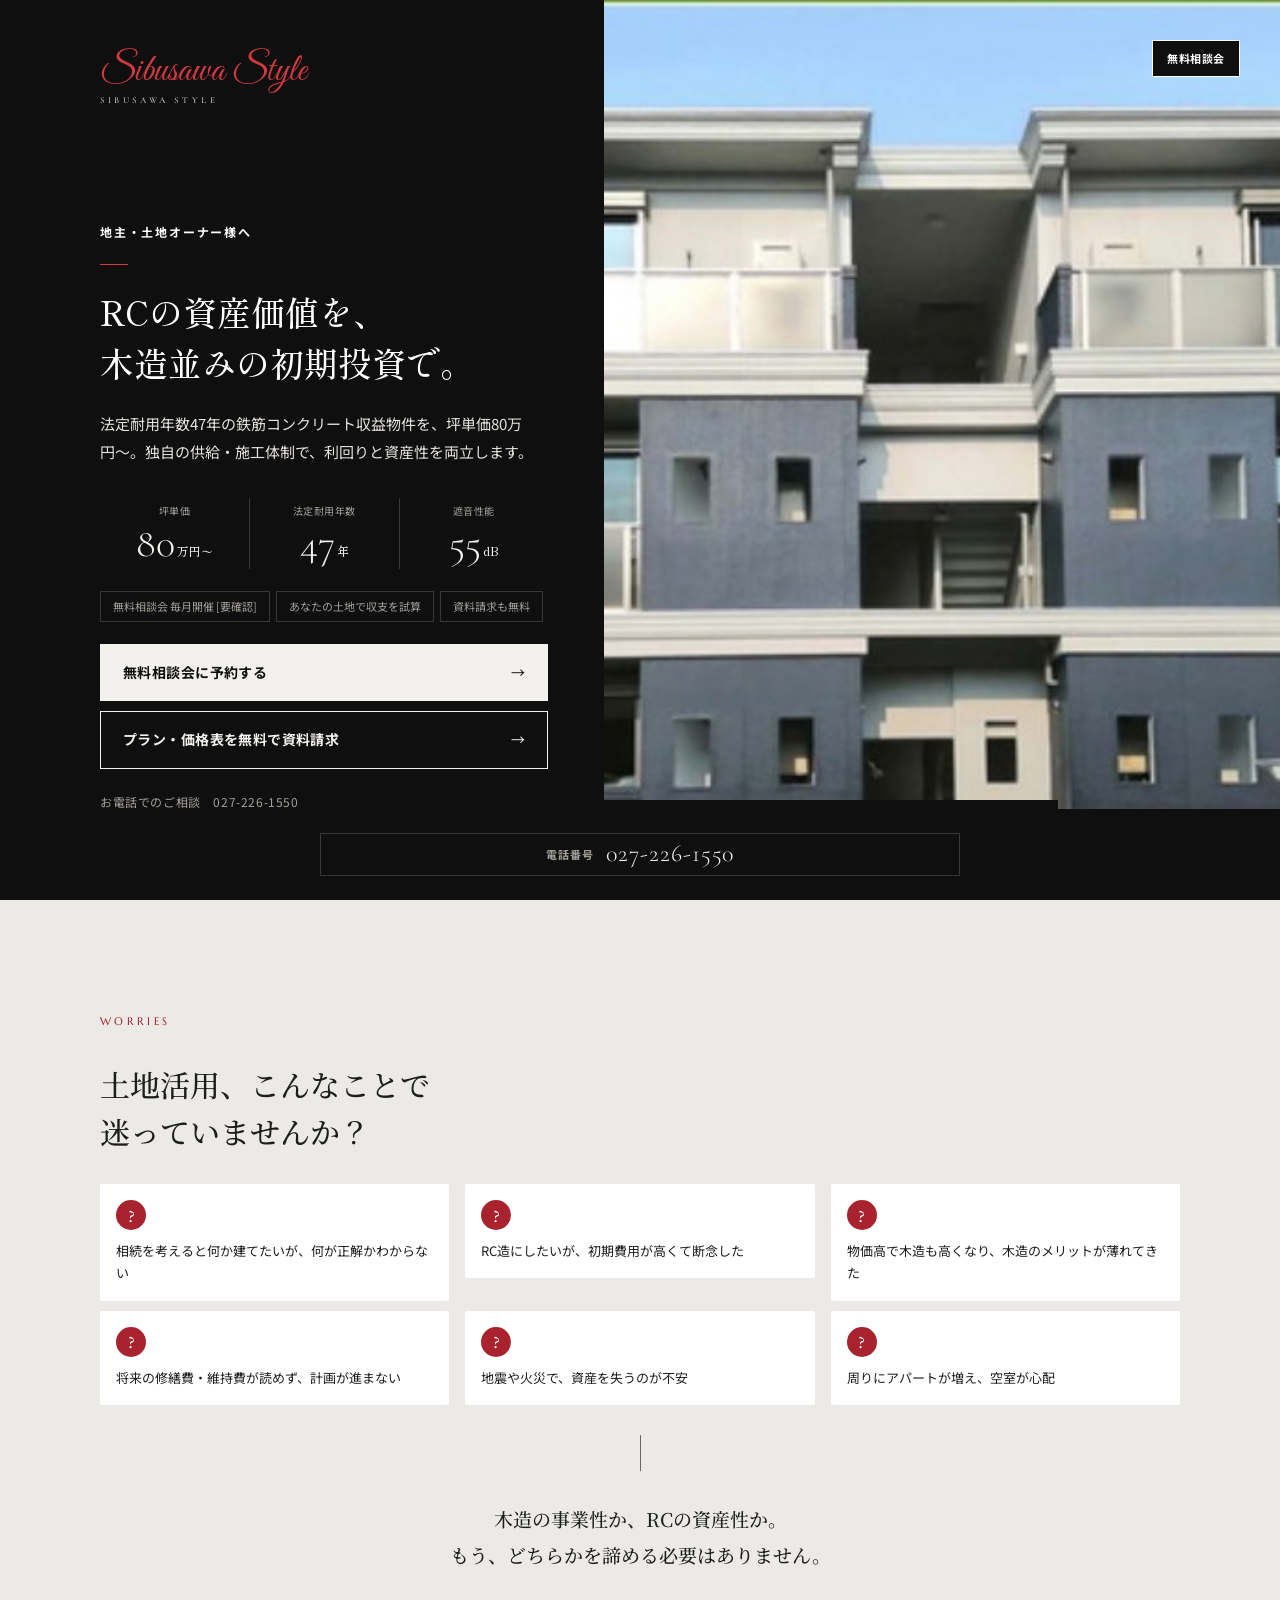
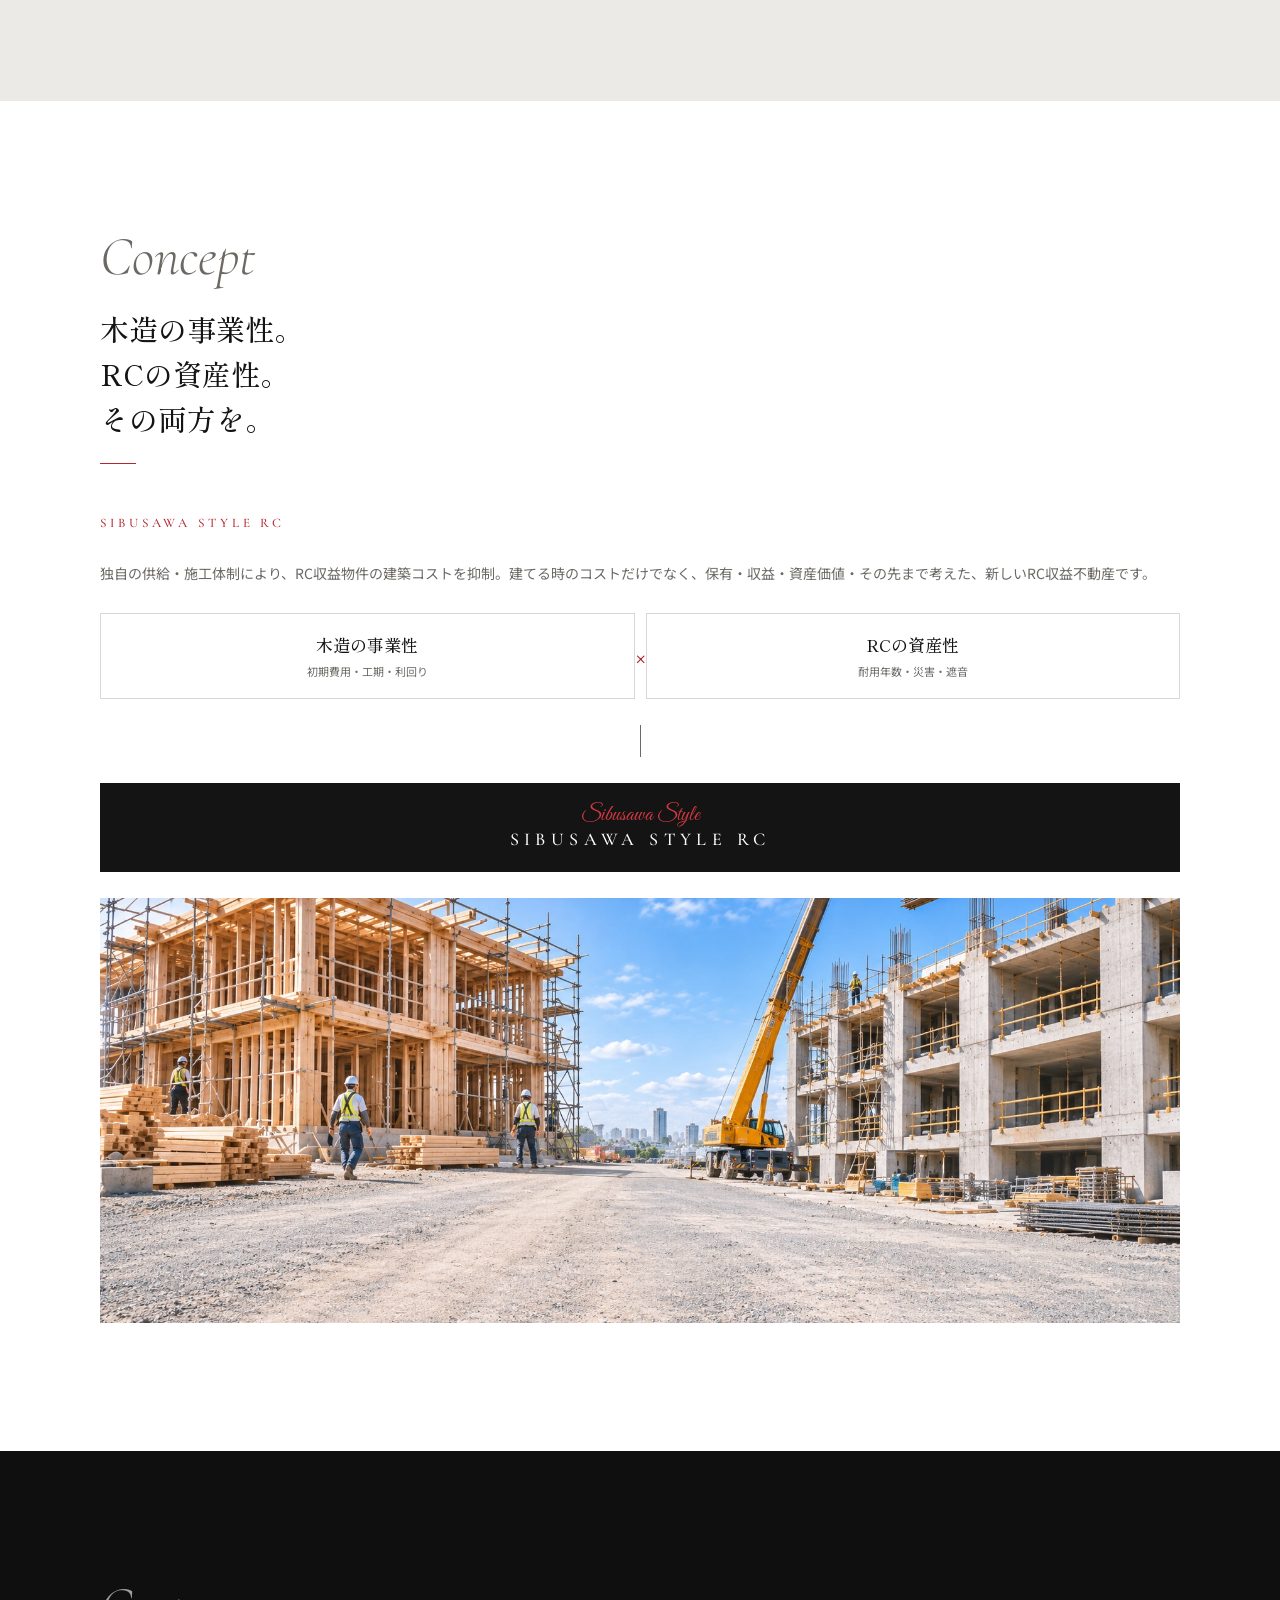
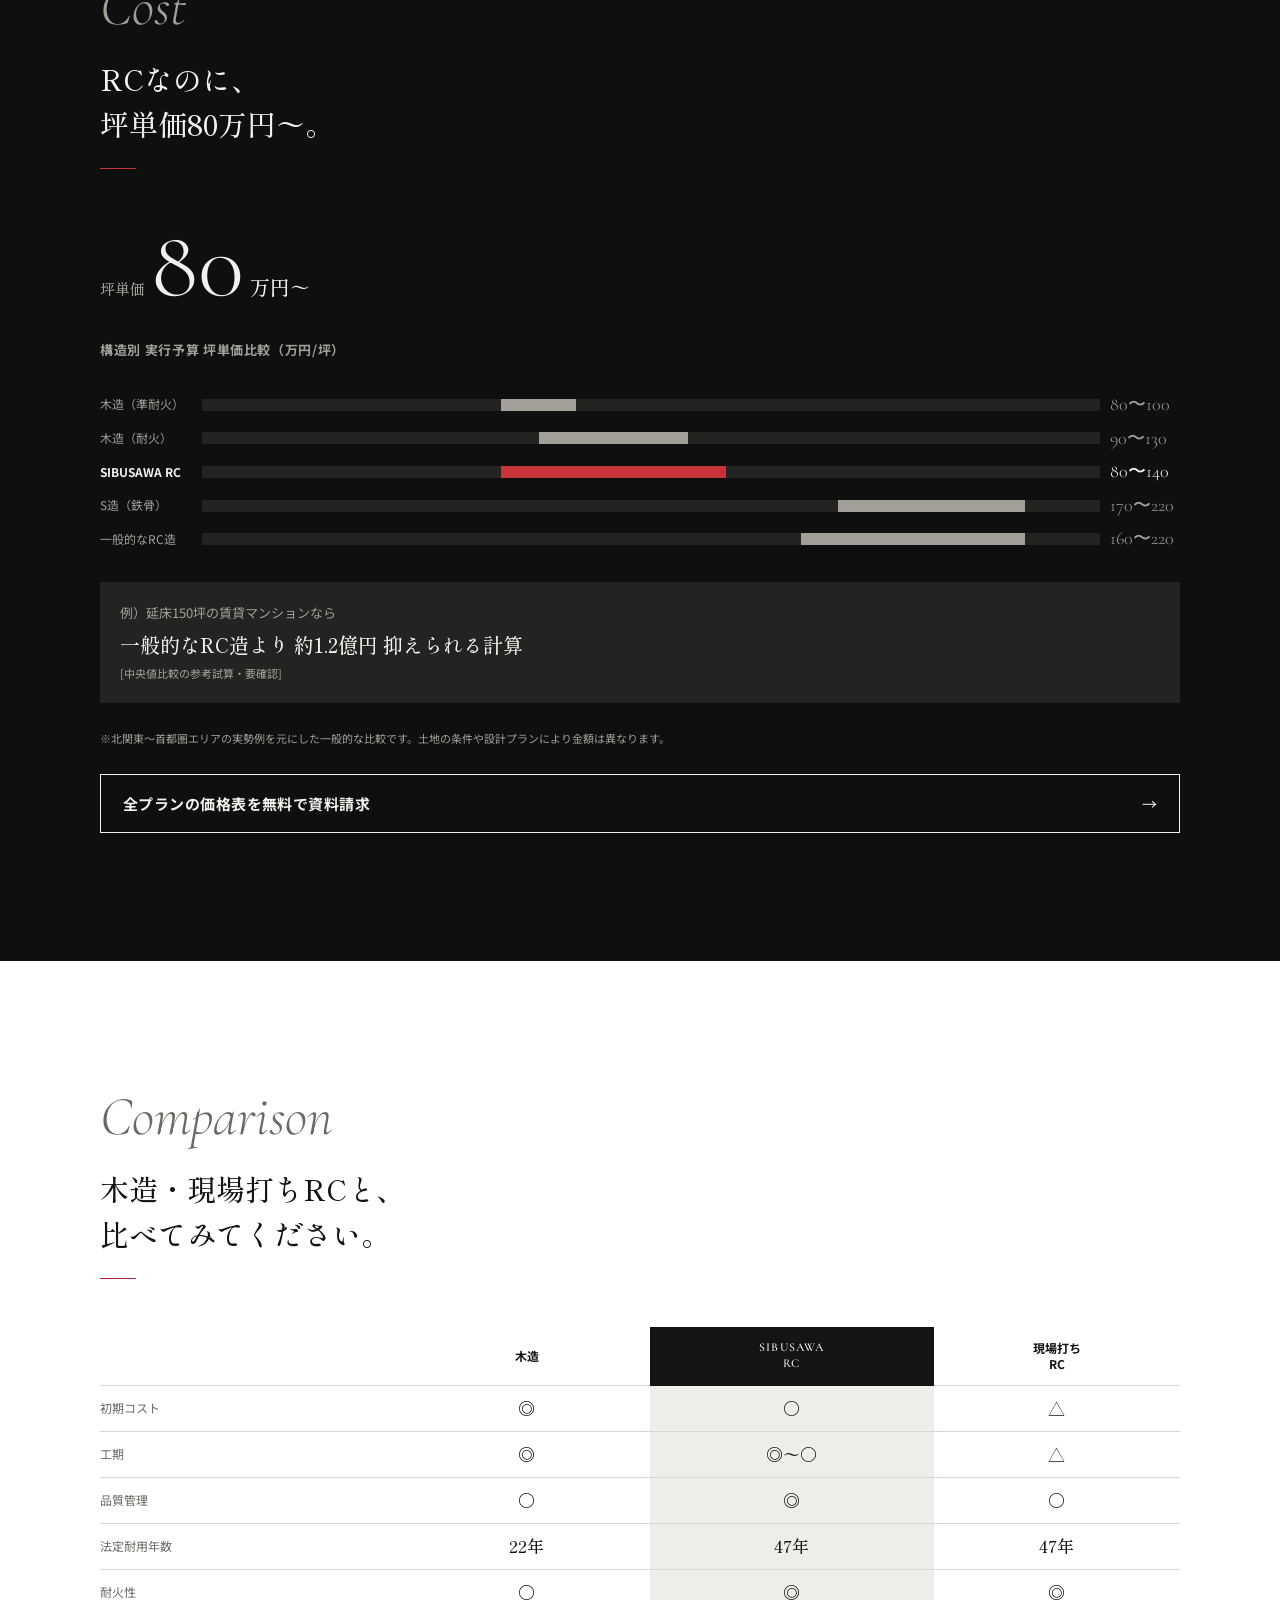
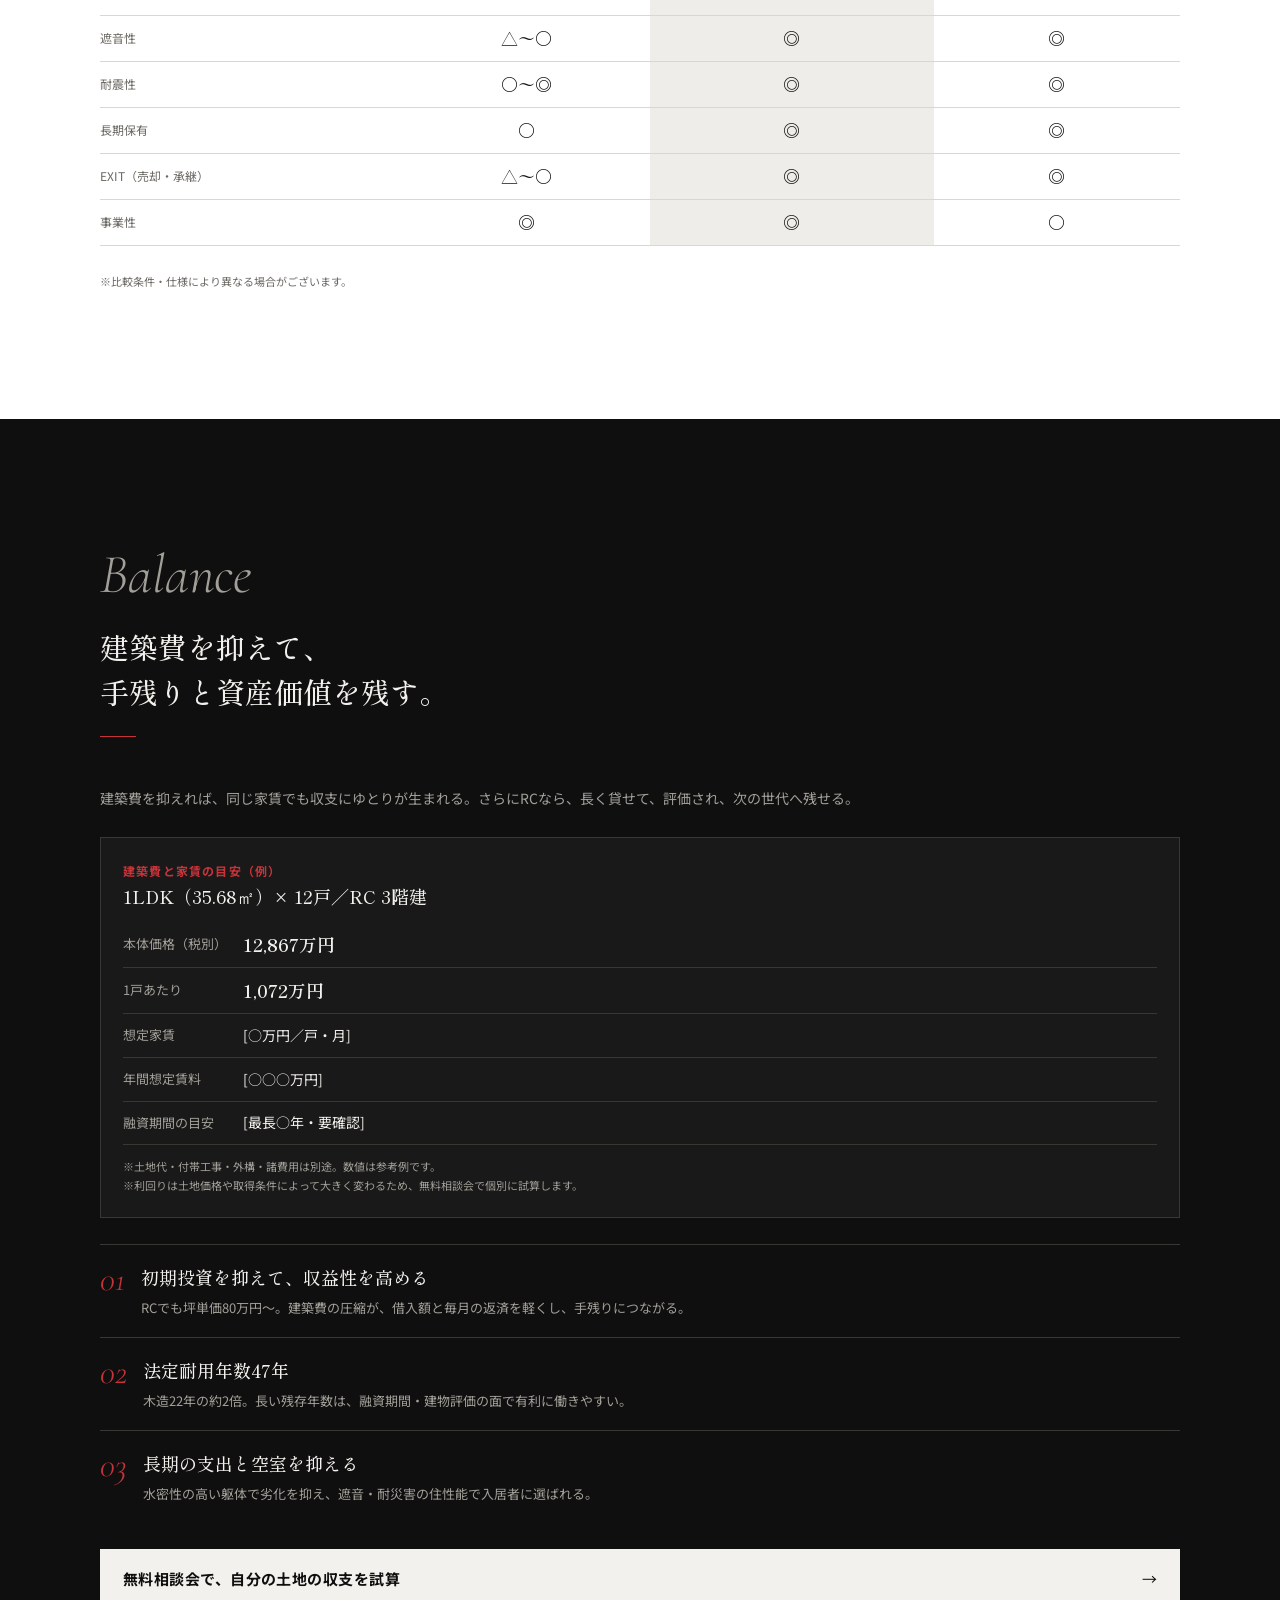
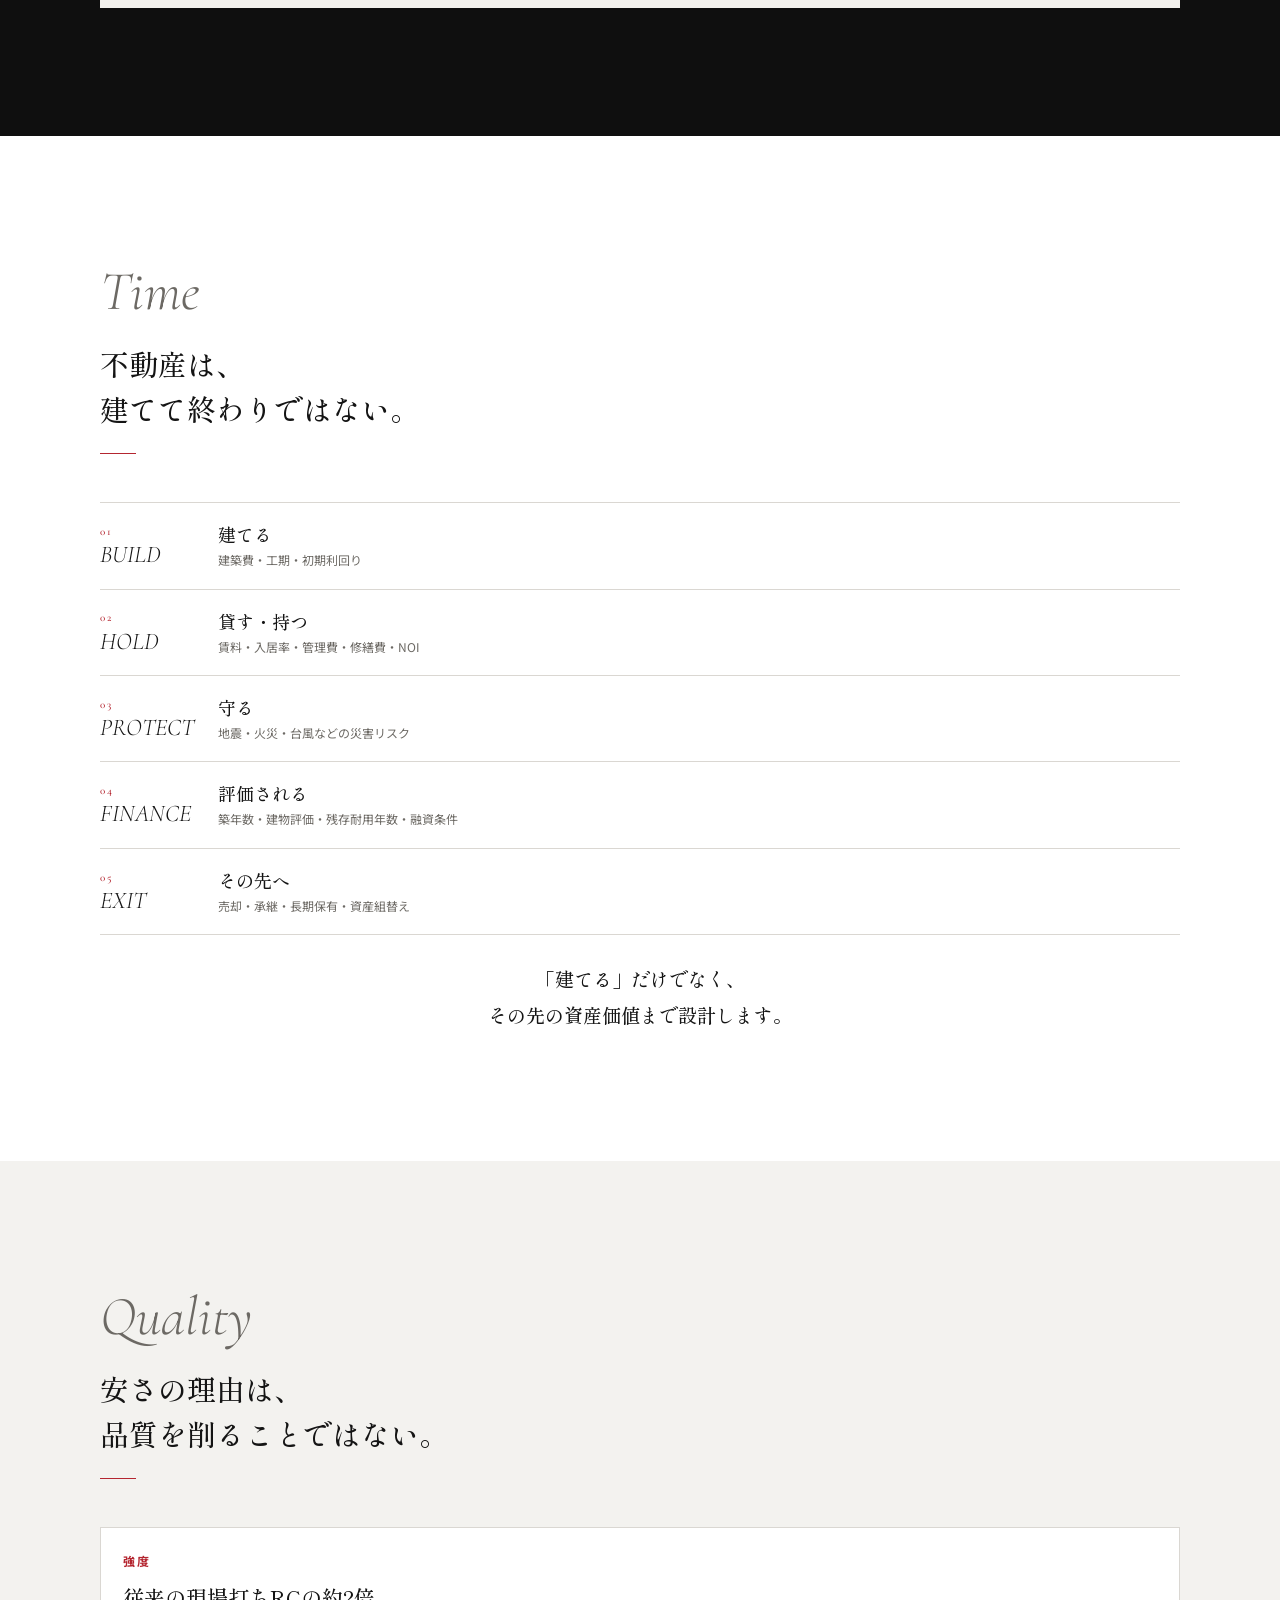
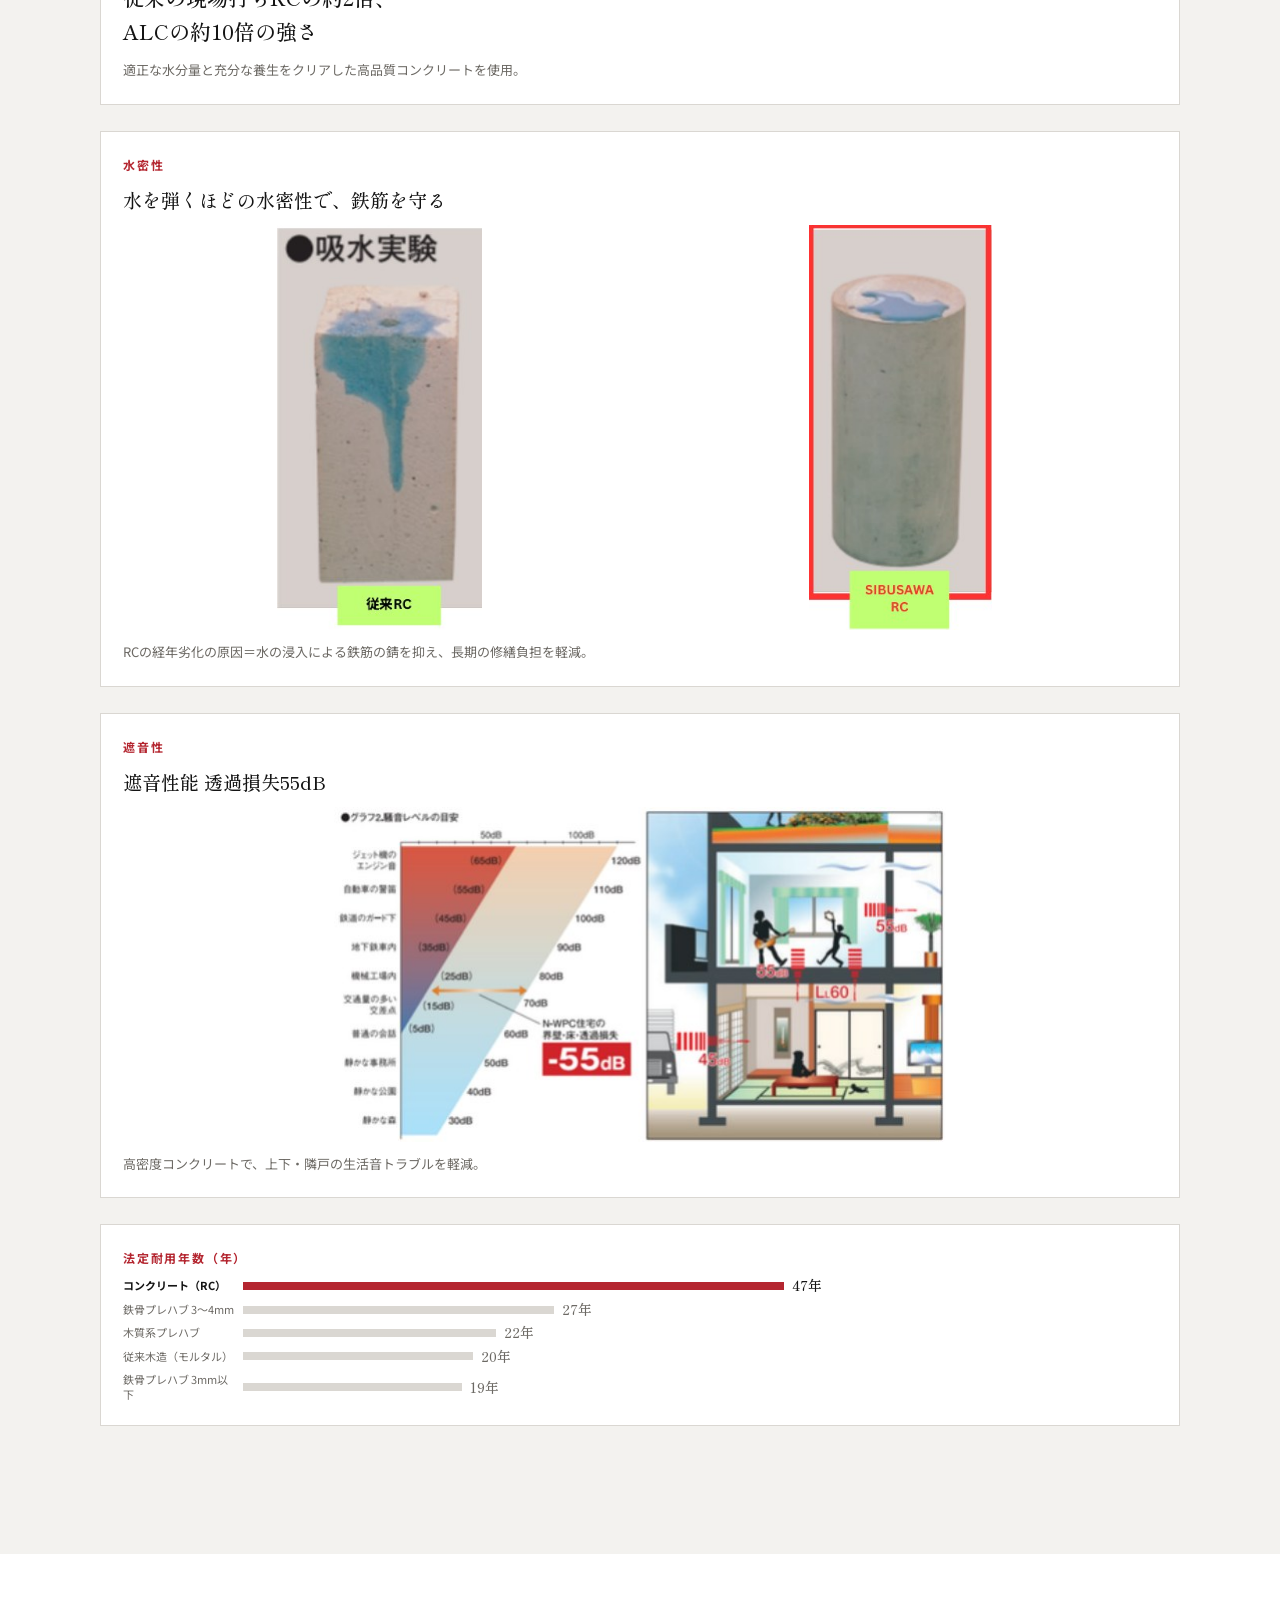
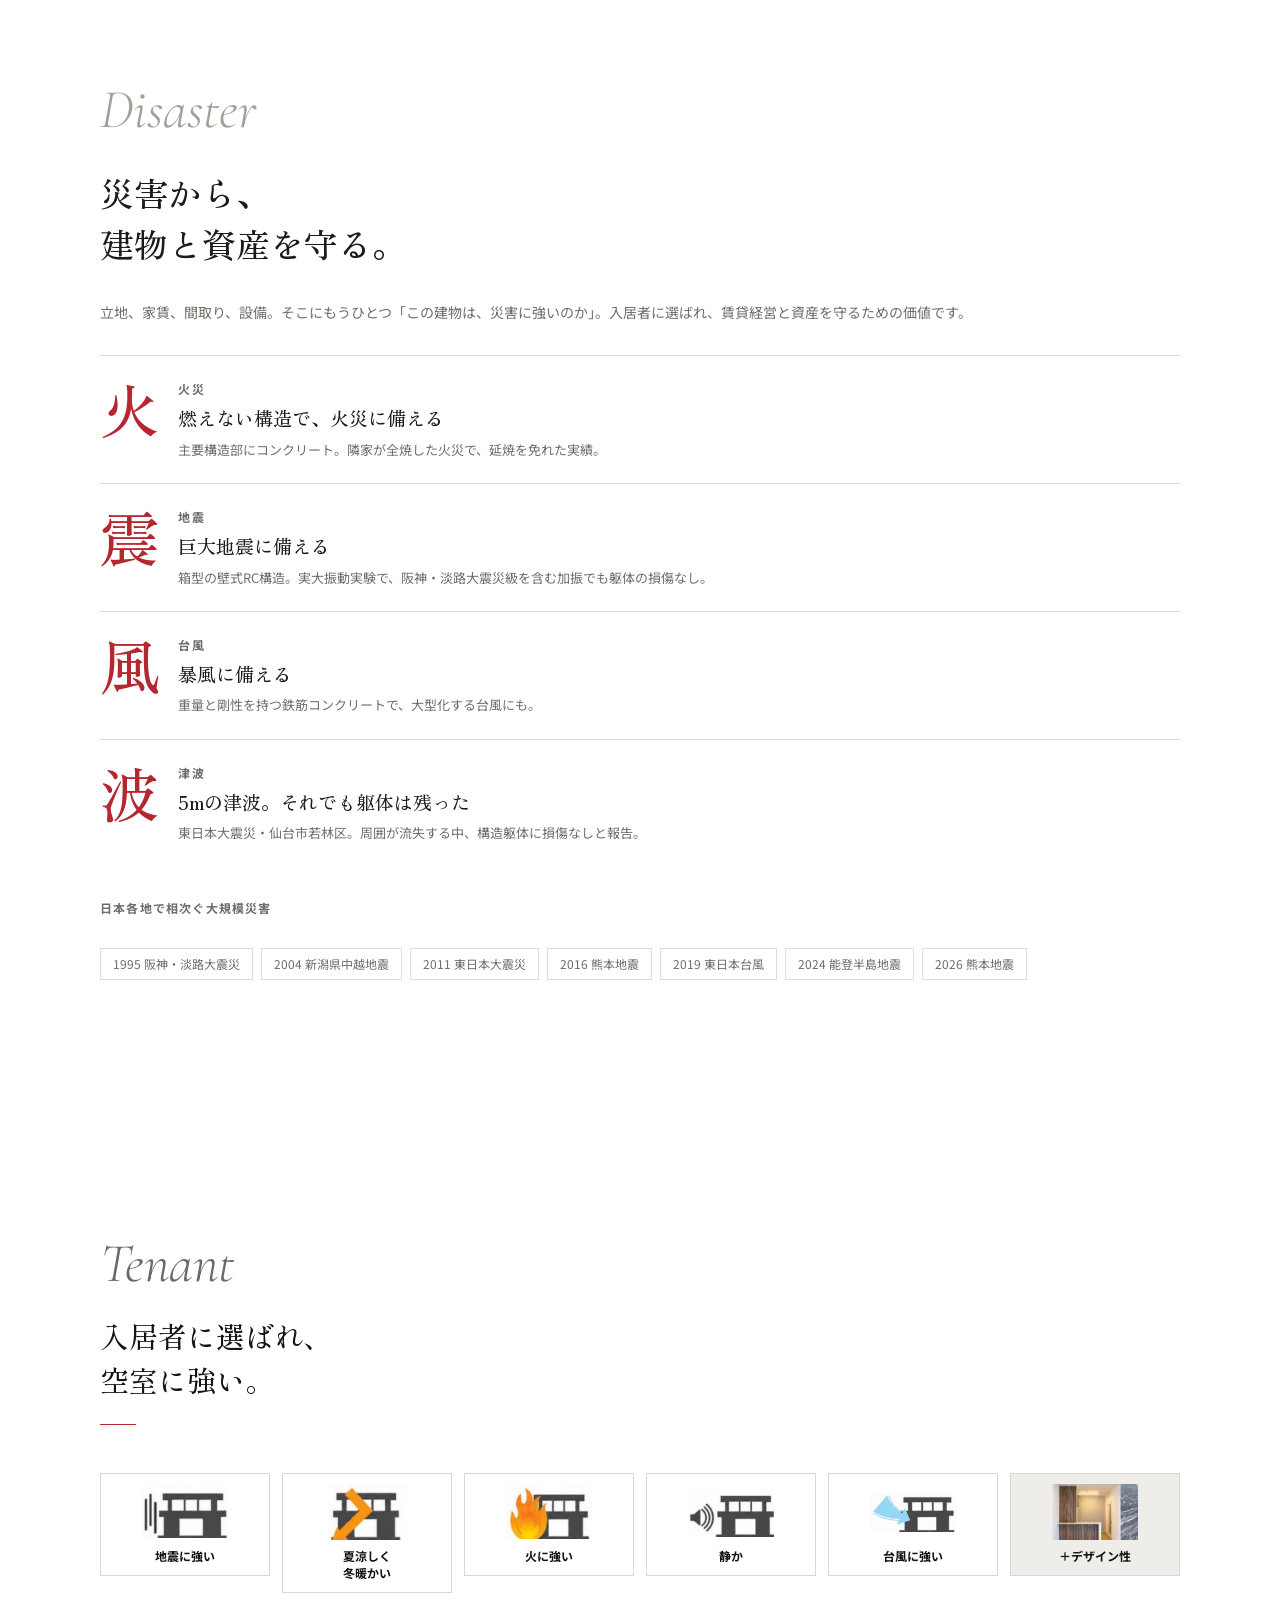
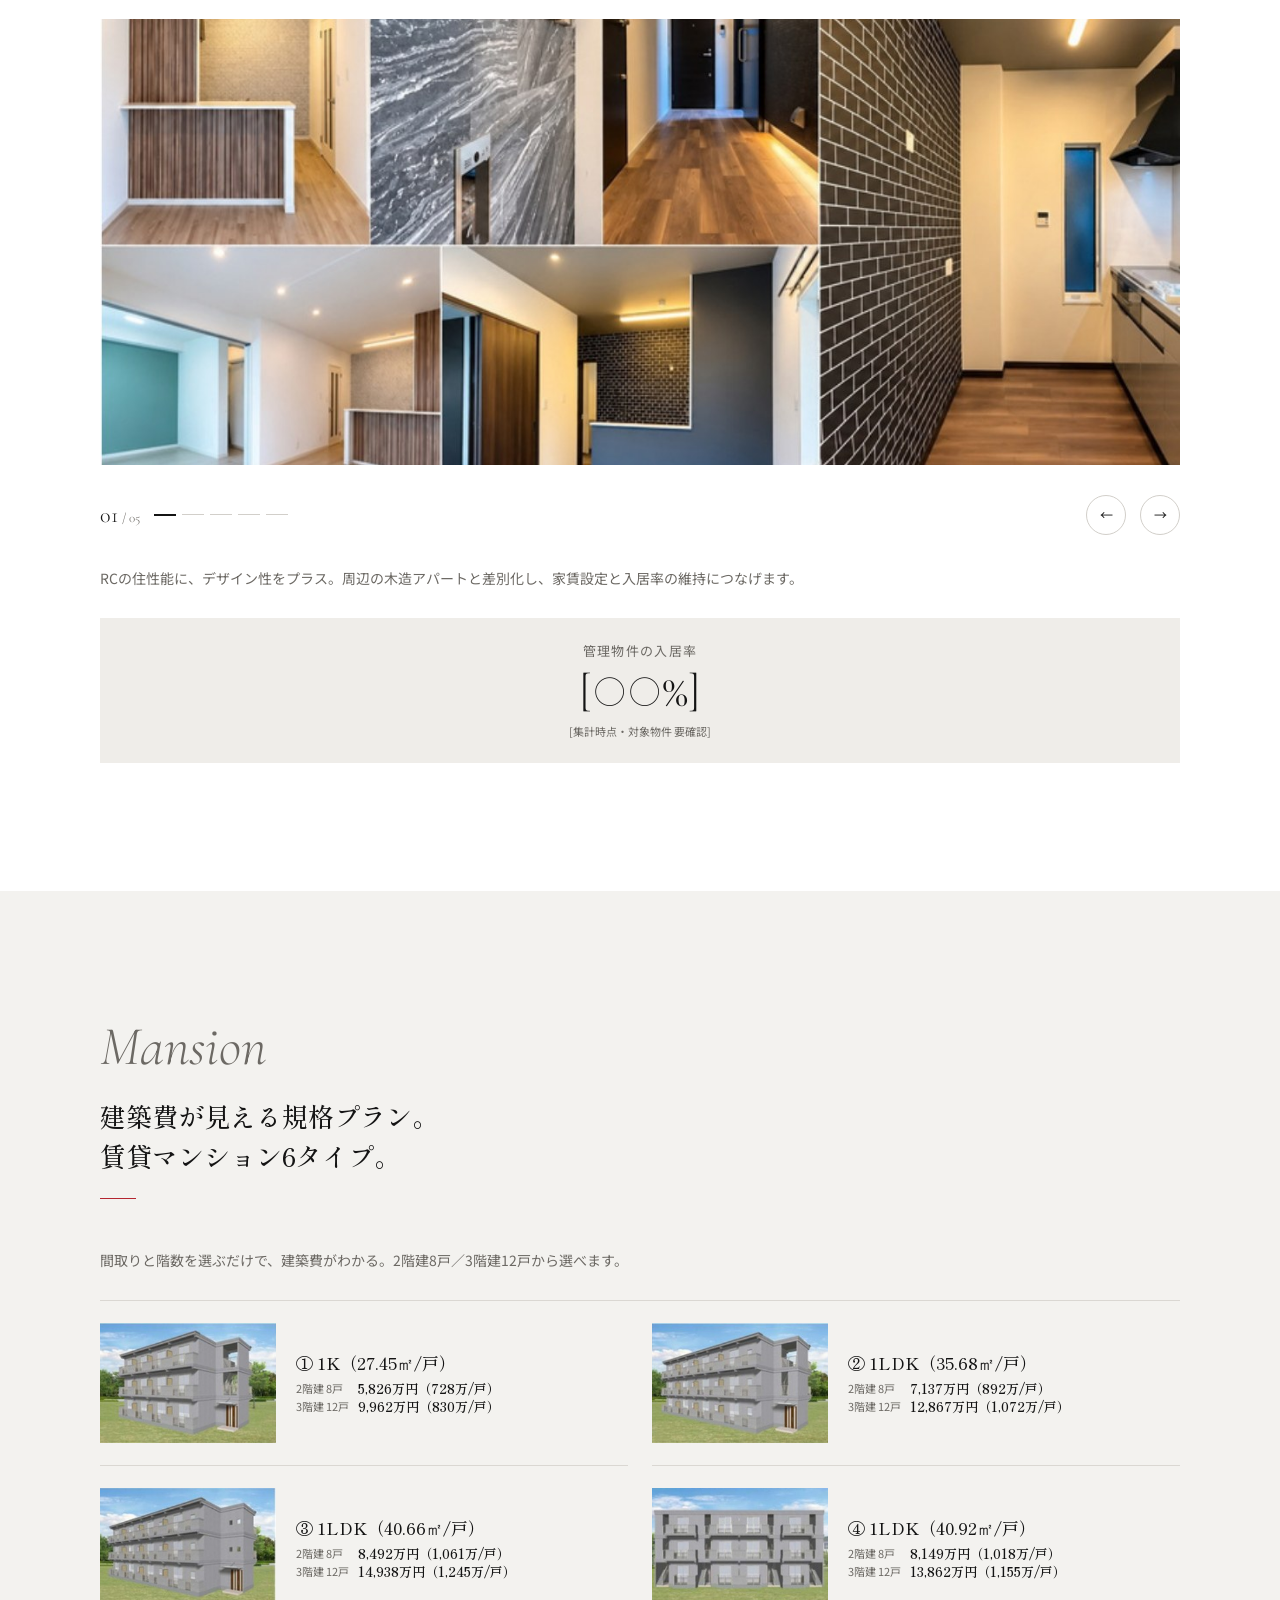
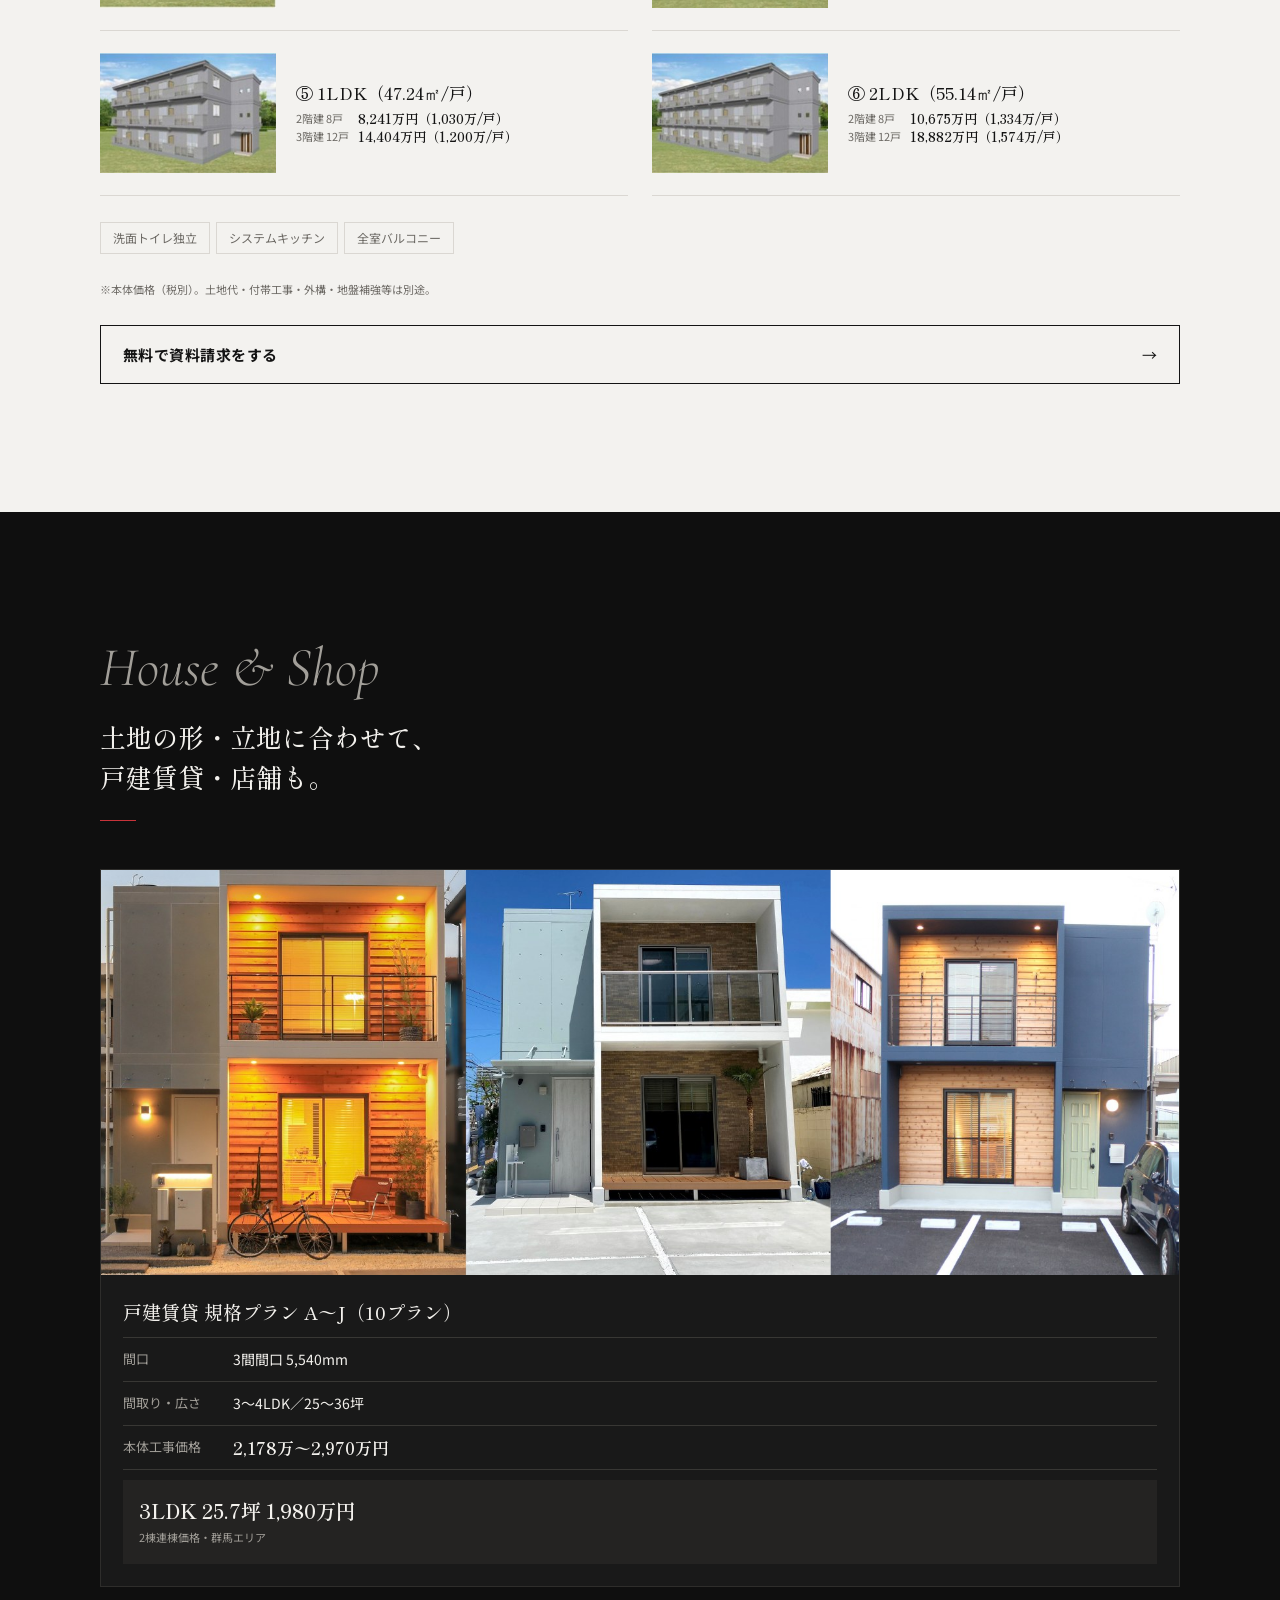
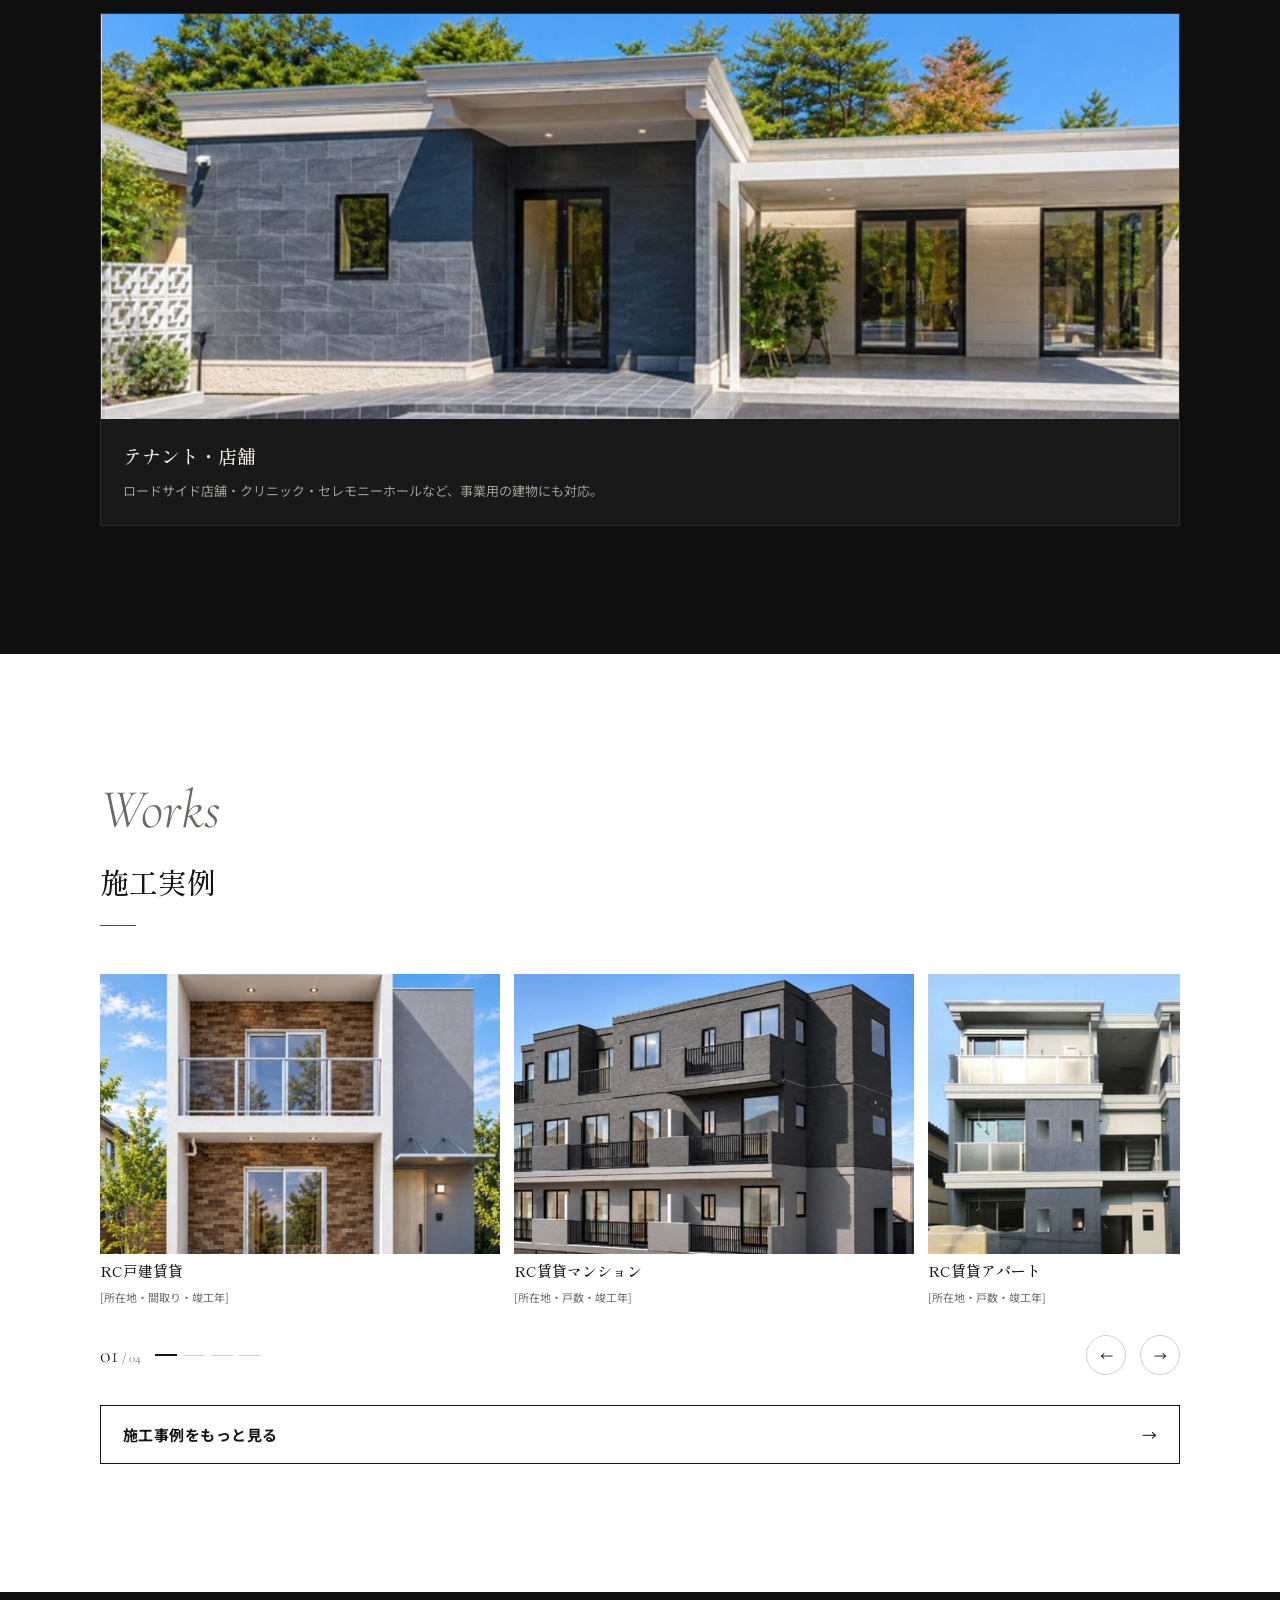
==== public/index.html @ 8cb20ff2 "Cloudflare Workersで配信できる構成に変更 静的ファイルを public/ に移し、Basic認証を Workers の形式（src/index.js）に変更。 wrangler.js" ====
<!DOCTYPE html>
<html lang="ja">
<head>
  <meta charset="UTF-8">
  <meta name="viewport" content="width=device-width, initial-scale=1">
  <title>SIBUSAWA STYLE RC｜RCの資産価値を、木造並みの初期投資で。</title>
  <meta name="description" content="法定耐用年数47年の鉄筋コンクリート収益物件を、坪単価80万円〜。独自の供給・施工体制で、利回りと資産性を両立するSIBUSAWA STYLE RC。無料相談会・資料請求受付中。">
  <meta name="format-detection" content="telephone=no">
  <link rel="preconnect" href="https://fonts.googleapis.com">
  <link rel="preconnect" href="https://fonts.gstatic.com" crossorigin>
  <link rel="stylesheet" href="https://fonts.googleapis.com/css2?family=Cormorant+Garamond:ital,wght@0,300;0,500;1,300&family=Great+Vibes&family=Marcellus&family=Noto+Sans+JP:wght@400;700&family=Noto+Serif+JP:wght@500;600&family=Shippori+Mincho:wght@500;600&family=Zen+Old+Mincho:wght@500&display=swap">
  <link rel="stylesheet" href="assets/css/style.css">
</head>
<body>

<!-- ============ Header ============ -->
<header class="header">
  <a class="logo" href="./" aria-label="SIBUSAWA STYLE トップ">
    <span class="logo__script">Sibusawa Style</span>
    <span class="logo__sub">SIBUSAWA STYLE</span>
  </a>
  <a class="btn-sm" href="#contact">無料相談会</a>
</header>

<main>

<!-- ============ 01 FV ============ -->
<section class="fv" aria-label="メインビジュアル">
  <div class="fv__media" data-slider="fv">
    <div class="fv__slides">
      <div class="fv__slide is-active" data-slide><img src="assets/img/fv-01.jpg" alt="SIBUSAWA STYLE RC 施工例の外観" width="1355" height="910"></div>
      <div class="fv__slide" data-slide><img src="assets/img/fv-02.jpg" alt="RC賃貸マンションの外観" loading="lazy"></div>
      <div class="fv__slide" data-slide><img src="assets/img/fv-03.jpg" alt="RC賃貸アパートの外観" loading="lazy"></div>
    </div>
    <div class="fv-ctrl">
      <p class="slider-ctrl__count"><span class="slider-ctrl__current" data-current>01</span><span class="slider-ctrl__total">/ 03</span></p>
      <div class="fv-ctrl__thumbs">
        <button class="fv-ctrl__thumb is-active" type="button" data-thumb aria-label="1枚目を表示"><img src="assets/img/fv-01.jpg" alt=""></button>
        <button class="fv-ctrl__thumb" type="button" data-thumb aria-label="2枚目を表示"><img src="assets/img/fv-02.jpg" alt=""></button>
        <button class="fv-ctrl__thumb" type="button" data-thumb aria-label="3枚目を表示"><img src="assets/img/fv-03.jpg" alt=""></button>
      </div>
      <div class="slider-ctrl__arrows">
        <button class="arrow-btn" type="button" data-prev aria-label="前へ">←</button>
        <button class="arrow-btn" type="button" data-next aria-label="次へ">→</button>
      </div>
    </div>
  </div>

  <div class="fv__text">
    <p class="fv__target">地主・土地オーナー様へ</p>
    <span class="fv__bar" aria-hidden="true"></span>
    <h1 class="fv__catch">RCの資産価値を、<br>木造並みの初期投資で。</h1>
    <p class="fv__desc">法定耐用年数47年の鉄筋コンクリート収益物件を、坪単価80万円〜。独自の供給・施工体制で、利回りと資産性を両立します。</p>
    <dl class="fv-stats">
      <div class="fv-stats__item">
        <dt class="fv-stats__label">坪単価</dt>
        <dd class="fv-stats__value"><span class="fv-stats__num">80</span><span class="fv-stats__unit">万円〜</span></dd>
      </div>
      <div class="fv-stats__item">
        <dt class="fv-stats__label">法定耐用年数</dt>
        <dd class="fv-stats__value"><span class="fv-stats__num">47</span><span class="fv-stats__unit">年</span></dd>
      </div>
      <div class="fv-stats__item">
        <dt class="fv-stats__label">遮音性能</dt>
        <dd class="fv-stats__value"><span class="fv-stats__num">55</span><span class="fv-stats__unit">dB</span></dd>
      </div>
    </dl>
    <ul class="chips">
      <li class="chip">無料相談会 毎月開催 [要確認]</li>
      <li class="chip">あなたの土地で収支を試算</li>
      <li class="chip">資料請求も無料</li>
    </ul>
    <div class="fv__cta">
      <a class="btn btn--light" href="#contact"><span class="btn__label">無料相談会に予約する</span><span class="btn__arrow" aria-hidden="true">→</span></a>
      <a class="btn btn--outline-light" href="#contact"><span class="btn__label">プラン・価格表を無料で資料請求</span><span class="btn__arrow" aria-hidden="true">→</span></a>
    </div>
    <p class="fv__tel">お電話でのご相談　<a href="tel:0272261550">027-226-1550</a></p>
  </div>
</section>

<!-- ============ 02 悩み ============ -->
<section class="worries" aria-labelledby="worries-title">
  <p class="worries__label">WORRIES</p>
  <h2 class="worries__title" id="worries-title">土地活用、こんなことで<br>迷っていませんか？</h2>
  <ul class="worries__list">
    <li class="worries__item">相続を考えると何か建てたいが、何が正解かわからない</li>
    <li class="worries__item">RC造にしたいが、初期費用が高くて断念した</li>
    <li class="worries__item">物価高で木造も高くなり、木造のメリットが薄れてきた</li>
    <li class="worries__item">将来の修繕費・維持費が読めず、計画が進まない</li>
    <li class="worries__item">地震や火災で、資産を失うのが不安</li>
    <li class="worries__item">周りにアパートが増え、空室が心配</li>
  </ul>
  <span class="v-line" aria-hidden="true"></span>
  <p class="closing">木造の事業性か、RCの資産性か。<br>もう、どちらかを諦める必要はありません。</p>
</section>

<!-- ============ 03 コンセプト ============ -->
<section class="sec sec--white concept" aria-labelledby="concept-title">
  <div class="sec-head">
    <p class="sec-head__en" aria-hidden="true">Concept</p>
    <h2 class="sec-head__ja" id="concept-title">木造の事業性。<br>RCの資産性。<br>その両方を。</h2>
  </div>
  <div class="sec__body">
    <p class="concept__sub">SIBUSAWA STYLE RC</p>
    <p class="lead">独自の供給・施工体制により、RC収益物件の建築コストを抑制。建てる時のコストだけでなく、保有・収益・資産価値・その先まで考えた、新しいRC収益不動産です。</p>
    <div class="concept__formula">
      <div class="concept__box">
        <p class="concept__box-title">木造の事業性</p>
        <p class="concept__box-text">初期費用・工期・利回り</p>
      </div>
      <span class="concept__times" aria-label="かける">×</span>
      <div class="concept__box">
        <p class="concept__box-title">RCの資産性</p>
        <p class="concept__box-text">耐用年数・災害・遮音</p>
      </div>
    </div>
    <span class="v-line" aria-hidden="true"></span>
    <div class="concept__answer">
      <p class="concept__answer-script" aria-hidden="true">Sibusawa Style</p>
      <p class="concept__answer-name">SIBUSAWA STYLE RC</p>
    </div>
    <figure class="concept__img"><img src="assets/img/concept.jpg" alt="木造と鉄筋コンクリートの建築現場" loading="lazy"></figure>
  </div>
</section>

<!-- ============ 04 価格 ============ -->
<section class="sec sec--dark cost" aria-labelledby="cost-title">
  <div class="sec-head">
    <p class="sec-head__en" aria-hidden="true">Cost</p>
    <h2 class="sec-head__ja" id="cost-title">RCなのに、<br>坪単価80万円〜。</h2>
  </div>
  <div class="sec__body">
    <p class="cost__big"><span class="cost__big-label">坪単価</span><span class="cost__big-num">80</span><span class="cost__big-unit">万円〜</span></p>
    <p class="cost__caption">構造別 実行予算 坪単価比較（万円/坪）</p>
    <ul class="cost-graph">
      <li class="cost-graph__row"><span class="cost-graph__label">木造（準耐火）</span><span class="cost-graph__track"><span class="cost-graph__bar" style="--min:80;--max:100"></span></span><span class="cost-graph__value">80〜100</span></li>
      <li class="cost-graph__row"><span class="cost-graph__label">木造（耐火）</span><span class="cost-graph__track"><span class="cost-graph__bar" style="--min:90;--max:130"></span></span><span class="cost-graph__value">90〜130</span></li>
      <li class="cost-graph__row is-own"><span class="cost-graph__label">SIBUSAWA RC</span><span class="cost-graph__track"><span class="cost-graph__bar" style="--min:80;--max:140"></span></span><span class="cost-graph__value">80〜140</span></li>
      <li class="cost-graph__row"><span class="cost-graph__label">S造（鉄骨）</span><span class="cost-graph__track"><span class="cost-graph__bar" style="--min:170;--max:220"></span></span><span class="cost-graph__value">170〜220</span></li>
      <li class="cost-graph__row"><span class="cost-graph__label">一般的なRC造</span><span class="cost-graph__track"><span class="cost-graph__bar" style="--min:160;--max:220"></span></span><span class="cost-graph__value">160〜220</span></li>
    </ul>
    <div class="cost__example">
      <p class="cost__example-lead">例）延床150坪の賃貸マンションなら</p>
      <p class="cost__example-main">一般的なRC造より 約1.2億円 抑えられる計算</p>
      <p class="cost__example-note">[中央値比較の参考試算・要確認]</p>
    </div>
    <p class="note">※北関東〜首都圏エリアの実勢例を元にした一般的な比較です。土地の条件や設計プランにより金額は異なります。</p>
    <a class="btn btn--outline-light" href="#contact"><span class="btn__label">全プランの価格表を無料で資料請求</span><span class="btn__arrow" aria-hidden="true">→</span></a>
  </div>
</section>

<!-- ============ 05 構造比較 ============ -->
<section class="sec sec--white comparison" aria-labelledby="comparison-title">
  <div class="sec-head">
    <p class="sec-head__en" aria-hidden="true">Comparison</p>
    <h2 class="sec-head__ja" id="comparison-title">木造・現場打ちRCと、<br>比べてみてください。</h2>
  </div>
  <div class="sec__body">
    <table class="compare">
      <colgroup><col><col><col><col></colgroup>
      <thead>
        <tr>
          <td></td>
          <th scope="col">木造</th>
          <th scope="col" class="is-own">SIBUSAWA<br>RC</th>
          <th scope="col">現場打ち<br>RC</th>
        </tr>
      </thead>
      <tbody>
        <tr><th scope="row">初期コスト</th><td>◎</td><td class="is-own">○</td><td>△</td></tr>
        <tr><th scope="row">工期</th><td>◎</td><td class="is-own">◎〜○</td><td>△</td></tr>
        <tr><th scope="row">品質管理</th><td>○</td><td class="is-own">◎</td><td>○</td></tr>
        <tr><th scope="row">法定耐用年数</th><td>22年</td><td class="is-own">47年</td><td>47年</td></tr>
        <tr><th scope="row">耐火性</th><td>○</td><td class="is-own">◎</td><td>◎</td></tr>
        <tr><th scope="row">遮音性</th><td>△〜○</td><td class="is-own">◎</td><td>◎</td></tr>
        <tr><th scope="row">耐震性</th><td>○〜◎</td><td class="is-own">◎</td><td>◎</td></tr>
        <tr><th scope="row">長期保有</th><td>○</td><td class="is-own">◎</td><td>◎</td></tr>
        <tr><th scope="row">EXIT（売却・承継）</th><td>△〜○</td><td class="is-own">◎</td><td>◎</td></tr>
        <tr><th scope="row">事業性</th><td>◎</td><td class="is-own">◎</td><td>○</td></tr>
      </tbody>
    </table>
    <p class="note">※比較条件・仕様により異なる場合がございます。</p>
  </div>
</section>

<!-- ============ 06 収支の考え方 ============ -->
<section class="sec sec--dark balance" aria-labelledby="balance-title">
  <div class="sec-head">
    <p class="sec-head__en" aria-hidden="true">Balance</p>
    <h2 class="sec-head__ja" id="balance-title">建築費を抑えて、<br>手残りと資産価値を残す。</h2>
  </div>
  <div class="sec__body">
    <p class="lead">建築費を抑えれば、同じ家賃でも収支にゆとりが生まれる。さらにRCなら、長く貸せて、評価され、次の世代へ残せる。</p>
    <div class="balance-box">
      <p class="balance-box__label">建築費と家賃の目安（例）</p>
      <p class="balance-box__title">1LDK（35.68㎡）× 12戸／RC 3階建</p>
      <dl class="spec-table">
        <div class="spec-table__row"><dt>本体価格（税別）</dt><dd class="is-price">12,867万円</dd></div>
        <div class="spec-table__row"><dt>1戸あたり</dt><dd class="is-price">1,072万円</dd></div>
        <div class="spec-table__row"><dt>想定家賃</dt><dd>[○万円／戸・月]</dd></div>
        <div class="spec-table__row"><dt>年間想定賃料</dt><dd>[○○○万円]</dd></div>
        <div class="spec-table__row"><dt>融資期間の目安</dt><dd>[最長○年・要確認]</dd></div>
      </dl>
      <p class="note">※土地代・付帯工事・外構・諸費用は別途。数値は参考例です。<br>※利回りは土地価格や取得条件によって大きく変わるため、無料相談会で個別に試算します。</p>
    </div>
    <ol class="points">
      <li class="points__item">
        <span class="points__num">01</span>
        <div class="points__body">
          <h3 class="points__title">初期投資を抑えて、収益性を高める</h3>
          <p class="points__text">RCでも坪単価80万円〜。建築費の圧縮が、借入額と毎月の返済を軽くし、手残りにつながる。</p>
        </div>
      </li>
      <li class="points__item">
        <span class="points__num">02</span>
        <div class="points__body">
          <h3 class="points__title">法定耐用年数47年</h3>
          <p class="points__text">木造22年の約2倍。長い残存年数は、融資期間・建物評価の面で有利に働きやすい。</p>
        </div>
      </li>
      <li class="points__item">
        <span class="points__num">03</span>
        <div class="points__body">
          <h3 class="points__title">長期の支出と空室を抑える</h3>
          <p class="points__text">水密性の高い躯体で劣化を抑え、遮音・耐災害の住性能で入居者に選ばれる。</p>
        </div>
      </li>
    </ol>
    <a class="btn btn--light" href="#contact"><span class="btn__label">無料相談会で、自分の土地の収支を試算</span><span class="btn__arrow" aria-hidden="true">→</span></a>
  </div>
</section>

<!-- ============ 07 建てた後まで ============ -->
<section class="sec sec--white time" aria-labelledby="time-title">
  <div class="sec-head">
    <p class="sec-head__en" aria-hidden="true">Time</p>
    <h2 class="sec-head__ja" id="time-title">不動産は、<br>建てて終わりではない。</h2>
  </div>
  <div class="sec__body">
    <ol class="stages">
      <li class="stages__item">
        <div class="stages__head"><span class="stages__num">01</span><span class="stages__en">BUILD</span></div>
        <div class="stages__body"><h3 class="stages__title">建てる</h3><p class="stages__text">建築費・工期・初期利回り</p></div>
      </li>
      <li class="stages__item">
        <div class="stages__head"><span class="stages__num">02</span><span class="stages__en">HOLD</span></div>
        <div class="stages__body"><h3 class="stages__title">貸す・持つ</h3><p class="stages__text">賃料・入居率・管理費・修繕費・NOI</p></div>
      </li>
      <li class="stages__item">
        <div class="stages__head"><span class="stages__num">03</span><span class="stages__en">PROTECT</span></div>
        <div class="stages__body"><h3 class="stages__title">守る</h3><p class="stages__text">地震・火災・台風などの災害リスク</p></div>
      </li>
      <li class="stages__item">
        <div class="stages__head"><span class="stages__num">04</span><span class="stages__en">FINANCE</span></div>
        <div class="stages__body"><h3 class="stages__title">評価される</h3><p class="stages__text">築年数・建物評価・残存耐用年数・融資条件</p></div>
      </li>
      <li class="stages__item">
        <div class="stages__head"><span class="stages__num">05</span><span class="stages__en">EXIT</span></div>
        <div class="stages__body"><h3 class="stages__title">その先へ</h3><p class="stages__text">売却・承継・長期保有・資産組替え</p></div>
      </li>
    </ol>
    <p class="closing">「建てる」だけでなく、<br>その先の資産価値まで設計します。</p>
  </div>
</section>

<!-- ============ 08 品質 ============ -->
<section class="sec sec--beige quality" aria-labelledby="quality-title">
  <div class="sec-head">
    <p class="sec-head__en" aria-hidden="true">Quality</p>
    <h2 class="sec-head__ja" id="quality-title">安さの理由は、<br>品質を削ることではない。</h2>
  </div>
  <div class="sec__body">
    <article class="q-card">
      <p class="q-card__label">強度</p>
      <h3 class="q-card__title q-card__title--lg">従来の現場打ちRCの約2倍、<br>ALCの約10倍の強さ</h3>
      <p class="q-card__text">適正な水分量と充分な養生をクリアした高品質コンクリートを使用。</p>
    </article>
    <article class="q-card">
      <p class="q-card__label">水密性</p>
      <h3 class="q-card__title">水を弾くほどの水密性で、鉄筋を守る</h3>
      <div class="q-card__pair">
        <figure><img src="assets/img/quality-water-01.jpg" alt="吸水実験：従来RCは水が染み込んでいる" loading="lazy"></figure>
        <figure><img src="assets/img/quality-water-02.jpg" alt="吸水実験：SIBUSAWA RCは表面で水を弾いている" loading="lazy"></figure>
      </div>
      <p class="q-card__text">RCの経年劣化の原因＝水の浸入による鉄筋の錆を抑え、長期の修繕負担を軽減。</p>
    </article>
    <article class="q-card">
      <p class="q-card__label">遮音性</p>
      <h3 class="q-card__title">遮音性能 透過損失55dB</h3>
      <figure class="q-card__img"><img src="assets/img/quality-sound.jpg" alt="騒音レベルのグラフと、住戸間の遮音性能-55dBの図" loading="lazy"></figure>
      <p class="q-card__text">高密度コンクリートで、上下・隣戸の生活音トラブルを軽減。</p>
    </article>
    <article class="q-card">
      <h3 class="q-card__label">法定耐用年数（年）</h3>
      <ul class="life-graph">
        <li class="life-graph__row is-own" style="--y:47"><span class="life-graph__label">コンクリート（RC）</span><span class="life-graph__bar"></span><span class="life-graph__value">47年</span></li>
        <li class="life-graph__row" style="--y:27"><span class="life-graph__label">鉄骨プレハブ 3〜4mm</span><span class="life-graph__bar"></span><span class="life-graph__value">27年</span></li>
        <li class="life-graph__row" style="--y:22"><span class="life-graph__label">木質系プレハブ</span><span class="life-graph__bar"></span><span class="life-graph__value">22年</span></li>
        <li class="life-graph__row" style="--y:20"><span class="life-graph__label">従来木造（モルタル）</span><span class="life-graph__bar"></span><span class="life-graph__value">20年</span></li>
        <li class="life-graph__row" style="--y:19"><span class="life-graph__label">鉄骨プレハブ 3mm以下</span><span class="life-graph__bar"></span><span class="life-graph__value">19年</span></li>
      </ul>
    </article>
  </div>
</section>

<!-- ============ 09 災害 ============ -->
<section class="sec sec--white disaster" aria-labelledby="disaster-title">
  <div class="sec-head">
    <p class="sec-head__en" aria-hidden="true">Disaster</p>
    <h2 class="sec-head__ja" id="disaster-title">災害から、<br>建物と資産を守る。</h2>
  </div>
  <p class="lead">立地、家賃、間取り、設備。そこにもうひとつ「この建物は、災害に強いのか」。入居者に選ばれ、賃貸経営と資産を守るための価値です。</p>
  <ul class="disaster__list">
    <li class="disaster__item">
      <span class="disaster__kanji" aria-hidden="true">火</span>
      <div class="disaster__body">
        <p class="disaster__label">火災</p>
        <h3 class="disaster__title">燃えない構造で、火災に備える</h3>
        <p class="disaster__text">主要構造部にコンクリート。隣家が全焼した火災で、延焼を免れた実績。</p>
      </div>
    </li>
    <li class="disaster__item">
      <span class="disaster__kanji" aria-hidden="true">震</span>
      <div class="disaster__body">
        <p class="disaster__label">地震</p>
        <h3 class="disaster__title">巨大地震に備える</h3>
        <p class="disaster__text">箱型の壁式RC構造。実大振動実験で、阪神・淡路大震災級を含む加振でも躯体の損傷なし。</p>
      </div>
    </li>
    <li class="disaster__item">
      <span class="disaster__kanji" aria-hidden="true">風</span>
      <div class="disaster__body">
        <p class="disaster__label">台風</p>
        <h3 class="disaster__title">暴風に備える</h3>
        <p class="disaster__text">重量と剛性を持つ鉄筋コンクリートで、大型化する台風にも。</p>
      </div>
    </li>
    <li class="disaster__item">
      <span class="disaster__kanji" aria-hidden="true">波</span>
      <div class="disaster__body">
        <p class="disaster__label">津波</p>
        <h3 class="disaster__title">5mの津波。それでも躯体は残った</h3>
        <p class="disaster__text">東日本大震災・仙台市若林区。周囲が流失する中、構造躯体に損傷なしと報告。</p>
      </div>
    </li>
  </ul>
  <p class="disaster__history-title">日本各地で相次ぐ大規模災害</p>
  <ul class="chips">
    <li class="chip">1995 阪神・淡路大震災</li>
    <li class="chip">2004 新潟県中越地震</li>
    <li class="chip">2011 東日本大震災</li>
    <li class="chip">2016 熊本地震</li>
    <li class="chip">2019 東日本台風</li>
    <li class="chip">2024 能登半島地震</li>
    <li class="chip">2026 熊本地震</li>
  </ul>
</section>

<!-- ============ 10 入居者に選ばれる ============ -->
<section class="sec sec--white tenant" aria-labelledby="tenant-title">
  <div class="sec-head">
    <p class="sec-head__en" aria-hidden="true">Tenant</p>
    <h2 class="sec-head__ja" id="tenant-title">入居者に選ばれ、<br>空室に強い。</h2>
  </div>
  <div class="sec__body">
    <ul class="tenant-points">
      <li class="tenant-points__item"><img src="assets/img/tenant-icon-quake.jpg" alt="" loading="lazy">地震に強い</li>
      <li class="tenant-points__item"><img src="assets/img/tenant-icon-thermal.jpg" alt="" loading="lazy">夏涼しく<br>冬暖かい</li>
      <li class="tenant-points__item"><img src="assets/img/tenant-icon-fire.jpg" alt="" loading="lazy">火に強い</li>
      <li class="tenant-points__item"><img src="assets/img/tenant-icon-quiet.jpg" alt="" loading="lazy">静か</li>
      <li class="tenant-points__item"><img src="assets/img/tenant-icon-typhoon.jpg" alt="" loading="lazy">台風に強い</li>
      <li class="tenant-points__item is-plus"><img src="assets/img/tenant-icon-design.jpg" alt="" loading="lazy">＋デザイン性</li>
    </ul>
    <div data-slider="fade">
      <div class="photo-slider">
        <!-- TODO: 2〜5枚目の写真は素材待ち（現状は同じ写真を仮置き） -->
        <figure class="photo-slider__item is-active" data-slide><img src="assets/img/tenant-slide-01.jpg" alt="SIBUSAWA STYLE RCの室内写真" loading="lazy"></figure>
        <figure class="photo-slider__item" data-slide><img src="assets/img/tenant-slide-01.jpg" alt="" loading="lazy"></figure>
        <figure class="photo-slider__item" data-slide><img src="assets/img/tenant-slide-01.jpg" alt="" loading="lazy"></figure>
        <figure class="photo-slider__item" data-slide><img src="assets/img/tenant-slide-01.jpg" alt="" loading="lazy"></figure>
        <figure class="photo-slider__item" data-slide><img src="assets/img/tenant-slide-01.jpg" alt="" loading="lazy"></figure>
      </div>
      <div class="slider-ctrl" style="margin-top: var(--body-gap)">
        <p class="slider-ctrl__count"><span class="slider-ctrl__current" data-current>01</span><span class="slider-ctrl__total">/ 05</span></p>
        <div class="slider-ctrl__progress" data-progress><span class="is-active"></span><span></span><span></span><span></span><span></span></div>
        <div class="slider-ctrl__arrows">
          <button class="arrow-btn" type="button" data-prev aria-label="前へ">←</button>
          <button class="arrow-btn" type="button" data-next aria-label="次へ">→</button>
        </div>
      </div>
    </div>
    <p class="lead">RCの住性能に、デザイン性をプラス。周辺の木造アパートと差別化し、家賃設定と入居率の維持につなげます。</p>
    <div class="tenant__result">
      <p class="tenant__result-label">管理物件の入居率</p>
      <p class="tenant__result-value">[○○%]</p>
      <p class="tenant__result-note">[集計時点・対象物件 要確認]</p>
    </div>
  </div>
</section>

<!-- ============ 11 賃貸マンション6タイプ ============ -->
<section class="sec sec--beige mansion" aria-labelledby="mansion-title">
  <div class="sec-head">
    <p class="sec-head__en" aria-hidden="true">Mansion</p>
    <h2 class="sec-head__ja sec-head__ja--sm" id="mansion-title">建築費が見える規格プラン。<br>賃貸マンション6タイプ。</h2>
  </div>
  <div class="sec__body">
    <p class="lead">間取りと階数を選ぶだけで、建築費がわかる。2階建8戸／3階建12戸から選べます。</p>
    <div data-slider="scroll">
      <ul class="scroller plans" data-track>
        <li class="plan">
          <figure class="plan__img"><img src="assets/img/plan-01.jpg" alt="1Kプランの外観パース" loading="lazy"></figure>
          <div class="plan__body">
            <h3 class="plan__title">① 1K（27.45㎡/戸）</h3>
            <dl>
              <div class="plan__row"><dt>2階建 8戸</dt><dd>5,826万円（728万/戸）</dd></div>
              <div class="plan__row"><dt>3階建 12戸</dt><dd>9,962万円（830万/戸）</dd></div>
            </dl>
          </div>
        </li>
        <li class="plan">
          <figure class="plan__img"><img src="assets/img/plan-02.jpg" alt="1LDK（35.68㎡）プランの外観パース" loading="lazy"></figure>
          <div class="plan__body">
            <h3 class="plan__title">② 1LDK（35.68㎡/戸）</h3>
            <dl>
              <div class="plan__row"><dt>2階建 8戸</dt><dd>7,137万円（892万/戸）</dd></div>
              <div class="plan__row"><dt>3階建 12戸</dt><dd>12,867万円（1,072万/戸）</dd></div>
            </dl>
          </div>
        </li>
        <li class="plan">
          <figure class="plan__img"><img src="assets/img/plan-03.jpg" alt="1LDK（40.66㎡）プランの外観パース" loading="lazy"></figure>
          <div class="plan__body">
            <h3 class="plan__title">③ 1LDK（40.66㎡/戸）</h3>
            <dl>
              <div class="plan__row"><dt>2階建 8戸</dt><dd>8,492万円（1,061万/戸）</dd></div>
              <div class="plan__row"><dt>3階建 12戸</dt><dd>14,938万円（1,245万/戸）</dd></div>
            </dl>
          </div>
        </li>
        <li class="plan">
          <figure class="plan__img"><img src="assets/img/plan-04.jpg" alt="1LDK（40.92㎡）プランの外観パース" loading="lazy"></figure>
          <div class="plan__body">
            <h3 class="plan__title">④ 1LDK（40.92㎡/戸）</h3>
            <dl>
              <div class="plan__row"><dt>2階建 8戸</dt><dd>8,149万円（1,018万/戸）</dd></div>
              <div class="plan__row"><dt>3階建 12戸</dt><dd>13,862万円（1,155万/戸）</dd></div>
            </dl>
          </div>
        </li>
        <li class="plan">
          <figure class="plan__img"><img src="assets/img/plan-05.jpg" alt="1LDK（47.24㎡）プランの外観パース" loading="lazy"></figure>
          <div class="plan__body">
            <h3 class="plan__title">⑤ 1LDK（47.24㎡/戸）</h3>
            <dl>
              <div class="plan__row"><dt>2階建 8戸</dt><dd>8,241万円（1,030万/戸）</dd></div>
              <div class="plan__row"><dt>3階建 12戸</dt><dd>14,404万円（1,200万/戸）</dd></div>
            </dl>
          </div>
        </li>
        <li class="plan">
          <figure class="plan__img"><img src="assets/img/plan-06.jpg" alt="2LDKプランの外観パース" loading="lazy"></figure>
          <div class="plan__body">
            <h3 class="plan__title">⑥ 2LDK（55.14㎡/戸）</h3>
            <dl>
              <div class="plan__row"><dt>2階建 8戸</dt><dd>10,675万円（1,334万/戸）</dd></div>
              <div class="plan__row"><dt>3階建 12戸</dt><dd>18,882万円（1,574万/戸）</dd></div>
            </dl>
          </div>
        </li>
      </ul>
      <div class="slider-ctrl" style="margin-top: var(--body-gap)">
        <p class="slider-ctrl__count"><span class="slider-ctrl__current" data-current>01</span><span class="slider-ctrl__total">/ 06</span></p>
        <div class="slider-ctrl__progress" data-progress><span class="is-active"></span><span></span><span></span><span></span><span></span><span></span></div>
        <div class="slider-ctrl__arrows">
          <button class="arrow-btn" type="button" data-prev aria-label="前へ">←</button>
          <button class="arrow-btn" type="button" data-next aria-label="次へ">→</button>
        </div>
      </div>
    </div>
    <ul class="chips">
      <li class="chip">洗面トイレ独立</li>
      <li class="chip">システムキッチン</li>
      <li class="chip">全室バルコニー</li>
    </ul>
    <p class="note">※本体価格（税別）。土地代・付帯工事・外構・地盤補強等は別途。</p>
    <a class="btn btn--outline" href="#contact"><span class="btn__label">無料で資料請求をする</span><span class="btn__arrow" aria-hidden="true">→</span></a>
  </div>
</section>

<!-- ============ 12 戸建賃貸・店舗 ============ -->
<section class="sec sec--dark house-shop" aria-labelledby="hs-title">
  <div class="sec-head">
    <p class="sec-head__en" aria-hidden="true">House &amp; Shop</p>
    <h2 class="sec-head__ja sec-head__ja--sm" id="hs-title">土地の形・立地に合わせて、<br>戸建賃貸・店舗も。</h2>
  </div>
  <div class="sec__body">
    <article class="hs-card">
      <figure class="hs-card__img"><img src="assets/img/house.jpg" alt="RC戸建賃貸の外観3棟" loading="lazy"></figure>
      <div class="hs-card__body">
        <h3 class="hs-card__title">戸建賃貸 規格プラン A〜J（10プラン）</h3>
        <dl class="spec-table">
          <div class="spec-table__row"><dt>間口</dt><dd>3間間口 5,540mm</dd></div>
          <div class="spec-table__row"><dt>間取り・広さ</dt><dd>3〜4LDK／25〜36坪</dd></div>
          <div class="spec-table__row"><dt>本体工事価格</dt><dd class="is-price">2,178万〜2,970万円</dd></div>
        </dl>
        <div class="hs-card__price">
          <p class="hs-card__price-main">3LDK 25.7坪 1,980万円</p>
          <p class="note">2棟連棟価格・群馬エリア</p>
        </div>
      </div>
    </article>
    <article class="hs-card">
      <figure class="hs-card__img"><img src="assets/img/shop.jpg" alt="RC造の店舗・テナントの外観" loading="lazy"></figure>
      <div class="hs-card__body hs-card__body--sm">
        <h3 class="hs-card__title">テナント・店舗</h3>
        <p class="hs-card__text">ロードサイド店舗・クリニック・セレモニーホールなど、事業用の建物にも対応。</p>
      </div>
    </article>
  </div>
</section>

<!-- ============ 13 施工実例 ============ -->
<section class="sec sec--white works" aria-labelledby="works-title">
  <div class="sec-head">
    <p class="sec-head__en" aria-hidden="true">Works</p>
    <h2 class="sec-head__ja" id="works-title">施工実例</h2>
  </div>
  <div class="sec__body">
    <div data-slider="scroll">
      <ul class="scroller" data-track>
        <li class="work">
          <figure class="work__img"><img src="assets/img/works-01.jpg" alt="RC戸建賃貸の施工例" loading="lazy"></figure>
          <h3 class="work__title">RC戸建賃貸</h3>
          <p class="work__meta">[所在地・間取り・竣工年]</p>
        </li>
        <li class="work">
          <figure class="work__img"><img src="assets/img/fv-02.jpg" alt="RC賃貸マンションの施工例" loading="lazy"></figure>
          <h3 class="work__title">RC賃貸マンション</h3>
          <p class="work__meta">[所在地・戸数・竣工年]</p>
        </li>
        <li class="work">
          <figure class="work__img"><img src="assets/img/fv-03.jpg" alt="RC賃貸アパートの施工例" loading="lazy"></figure>
          <h3 class="work__title">RC賃貸アパート</h3>
          <p class="work__meta">[所在地・戸数・竣工年]</p>
        </li>
        <li class="work">
          <figure class="work__img"><img src="assets/img/works-04.jpg" alt="事業用建物の施工例" loading="lazy"></figure>
          <h3 class="work__title">事業用建物</h3>
          <p class="work__meta">[用途・所在地]</p>
        </li>
      </ul>
      <div class="slider-ctrl" style="margin-top: var(--body-gap)">
        <p class="slider-ctrl__count"><span class="slider-ctrl__current" data-current>01</span><span class="slider-ctrl__total">/ 04</span></p>
        <div class="slider-ctrl__progress" data-progress><span class="is-active"></span><span></span><span></span><span></span></div>
        <div class="slider-ctrl__arrows">
          <button class="arrow-btn" type="button" data-prev aria-label="前へ">←</button>
          <button class="arrow-btn" type="button" data-next aria-label="次へ">→</button>
        </div>
      </div>
    </div>
    <a class="btn btn--outline" href="#"><span class="btn__label">施工事例をもっと見る</span><span class="btn__arrow" aria-hidden="true">→</span></a>
  </div>
</section>

<!-- ============ 14 活用ケース ============ -->
<section class="sec sec--dark case" aria-labelledby="case-title">
  <div class="sec-head">
    <p class="sec-head__en" aria-hidden="true">Case</p>
    <h2 class="sec-head__ja" id="case-title">こんなオーナー様に。</h2>
  </div>
  <div class="sec__body">
    <ul class="cases">
      <li class="cases__item">遊休地・駐車場を、収益を生む資産に変えたい</li>
      <li class="cases__item">相続を見据え、子に残せる資産をつくりたい</li>
      <li class="cases__item">築古アパートの建替えを検討している</li>
      <li class="cases__item">木造で計画したが、収支が合わなかった</li>
      <li class="cases__item">以前RCを見送ったが、もう一度検討したい</li>
    </ul>
    <p class="closing">「この土地なら、どんな計画ができる？」<br>そんなご相談からでも構いません。</p>
    <div class="cta-pair">
      <a class="btn btn--light" href="#contact"><span class="btn__label">無料相談会に予約する</span><span class="btn__arrow" aria-hidden="true">→</span></a>
      <a class="btn btn--outline-light" href="#contact"><span class="btn__label">まずは資料を無料で請求する</span><span class="btn__arrow" aria-hidden="true">→</span></a>
    </div>
  </div>
</section>

<!-- ============ 15 相談の流れ ============ -->
<section class="sec sec--white" aria-labelledby="flow-title">
  <div class="sec-head">
    <p class="sec-head__en" aria-hidden="true">Flow</p>
    <h2 class="sec-head__ja" id="flow-title">ご相談から竣工まで</h2>
  </div>
  <div class="sec__body">
    <ol class="flow">
      <li class="flow__item">
        <div class="flow__step"><span class="flow__step-label">STEP</span><span class="flow__step-num">0</span></div>
        <div class="flow__body"><h3 class="flow__title">資料請求（任意）</h3><p class="flow__text">プラン集・価格表でじっくり比較</p></div>
      </li>
      <li class="flow__item">
        <div class="flow__step"><span class="flow__step-label">STEP</span><span class="flow__step-num">1</span></div>
        <div class="flow__body"><h3 class="flow__title">無料相談会</h3><p class="flow__text">土地の情報・ご希望をヒアリング（約○分）[要確認]</p></div>
      </li>
      <li class="flow__item">
        <div class="flow__step"><span class="flow__step-label">STEP</span><span class="flow__step-num">2</span></div>
        <div class="flow__body"><h3 class="flow__title">現地調査・プラン提案</h3><p class="flow__text">法規・周辺の賃貸需要を調べ、最適なプランを</p></div>
      </li>
      <li class="flow__item">
        <div class="flow__step"><span class="flow__step-label">STEP</span><span class="flow__step-num">3</span></div>
        <div class="flow__body"><h3 class="flow__title">収支シミュレーション</h3><p class="flow__text">建築費・家賃・利回り・返済を試算</p></div>
      </li>
      <li class="flow__item">
        <div class="flow__step"><span class="flow__step-label">STEP</span><span class="flow__step-num">4</span></div>
        <div class="flow__body"><h3 class="flow__title">資金計画・融資のご相談</h3><p class="flow__text">金融機関との調整もサポート [要確認]</p></div>
      </li>
      <li class="flow__item">
        <div class="flow__step"><span class="flow__step-label">STEP</span><span class="flow__step-num">5</span></div>
        <div class="flow__body"><h3 class="flow__title">ご契約・着工</h3><p class="flow__text">工期の目安 [○ヶ月・要確認]</p></div>
      </li>
      <li class="flow__item">
        <div class="flow__step"><span class="flow__step-label">STEP</span><span class="flow__step-num">6</span></div>
        <div class="flow__body"><h3 class="flow__title">竣工・入居募集・管理</h3><p class="flow__text">建てた後の運営まで [管理体制 要確認]</p></div>
      </li>
    </ol>
    <p class="flow-note">ステップ0〜3は無料です。</p>
  </div>
</section>

<!-- ============ 16 よくある質問 ============ -->
<section class="sec sec--beige" aria-labelledby="faq-title">
  <div class="sec-head">
    <p class="sec-head__en" aria-hidden="true">FAQ</p>
    <h2 class="sec-head__ja" id="faq-title">よくある質問</h2>
  </div>
  <div class="faq">
    <details class="faq__item" open>
      <summary class="faq__q"><span class="faq__mark" aria-hidden="true">Q</span><span class="faq__q-text">RC造なのに、なぜ安くできるのですか？</span></summary>
      <div class="faq__a"><span class="faq__mark" aria-hidden="true">A</span><p class="faq__a-text">[独自の供給・施工体制の説明：2〜3行]</p></div>
    </details>
    <details class="faq__item">
      <summary class="faq__q"><span class="faq__mark" aria-hidden="true">Q</span><span class="faq__q-text">無料相談会では何をしますか？</span></summary>
      <div class="faq__a"><span class="faq__mark" aria-hidden="true">A</span><p class="faq__a-text">[回答テキスト・要確認]</p></div>
    </details>
    <details class="faq__item">
      <summary class="faq__q"><span class="faq__mark" aria-hidden="true">Q</span><span class="faq__q-text">土地の活用方法が決まっていなくても参加できますか？</span></summary>
      <div class="faq__a"><span class="faq__mark" aria-hidden="true">A</span><p class="faq__a-text">[回答テキスト・要確認]</p></div>
    </details>
    <details class="faq__item">
      <summary class="faq__q"><span class="faq__mark" aria-hidden="true">Q</span><span class="faq__q-text">資料請求の後に営業電話はありますか？</span></summary>
      <div class="faq__a"><span class="faq__mark" aria-hidden="true">A</span><p class="faq__a-text">[回答テキスト・要確認]</p></div>
    </details>
    <details class="faq__item">
      <summary class="faq__q"><span class="faq__mark" aria-hidden="true">Q</span><span class="faq__q-text">工期はどのくらいですか？</span></summary>
      <div class="faq__a"><span class="faq__mark" aria-hidden="true">A</span><p class="faq__a-text">[回答テキスト・要確認]</p></div>
    </details>
    <details class="faq__item">
      <summary class="faq__q"><span class="faq__mark" aria-hidden="true">Q</span><span class="faq__q-text">対応エリアはどこですか？</span></summary>
      <div class="faq__a"><span class="faq__mark" aria-hidden="true">A</span><p class="faq__a-text">[回答テキスト・要確認]</p></div>
    </details>
    <details class="faq__item">
      <summary class="faq__q"><span class="faq__mark" aria-hidden="true">Q</span><span class="faq__q-text">融資や相続の相談もできますか？</span></summary>
      <div class="faq__a"><span class="faq__mark" aria-hidden="true">A</span><p class="faq__a-text">[回答テキスト・要確認]</p></div>
    </details>
  </div>
</section>

<!-- ============ 17 無料相談・資料請求フォーム ============ -->
<section class="sec sec--white contact" id="contact" aria-labelledby="contact-title">
  <div class="sec-head">
    <p class="sec-head__en" aria-hidden="true">Contact</p>
    <h2 class="sec-head__ja" id="contact-title">無料相談・資料請求</h2>
  </div>
  <div class="sec__body">
    <p class="lead">無料相談会のご予約も、資料請求も、こちらのフォームからまとめて受け付けています。どちらも無料です。</p>
    <ul class="assure">
      <li>相談・プラン提案・収支試算・資料はすべて無料</li>
      <li>活用方法が決まっていなくてもOK</li>
      <li>無理な営業はいたしません</li>
    </ul>

    <!-- TODO: 送信先（フォーム送信サービス／CMS）は未設定。現状は送信せず完了画面へ遷移します -->
    <form class="form" action="thanks.html" method="get" novalidate data-form>
      <fieldset class="field" data-required-group>
        <legend class="field__label">ご希望の内容（必須・複数選択可）</legend>
        <label class="option">
          <input type="checkbox" name="want" value="consult" id="want-consult" checked>
          <span class="option__box" aria-hidden="true"></span>
          <span class="option__body"><span class="option__title">無料相談会を予約する</span><span class="option__text">あなたの土地のプラン提案と収支試算</span></span>
        </label>
        <label class="option">
          <input type="checkbox" name="want" value="document" id="want-document" checked>
          <span class="option__box" aria-hidden="true"></span>
          <span class="option__body"><span class="option__title">資料を請求する</span><span class="option__text">6タイプのプラン集・価格表・施工事例集</span></span>
        </label>
        <label class="option">
          <input type="checkbox" name="want" value="other" id="want-other">
          <span class="option__box" aria-hidden="true"></span>
          <span class="option__body"><span class="option__title">その他のお問い合わせ</span><span class="option__text">工法・対応エリア・費用などのご質問</span></span>
        </label>
      </fieldset>

      <div class="field">
        <label class="field__label" for="f-name">お名前（必須）</label>
        <input class="input" type="text" id="f-name" name="name" placeholder="山田 太郎" autocomplete="name" required>
      </div>
      <div class="field">
        <label class="field__label" for="f-email">メールアドレス（必須）</label>
        <input class="input" type="email" id="f-email" name="email" placeholder="example@mail.com" autocomplete="email" required>
      </div>
      <div class="field">
        <label class="field__label" for="f-tel">電話番号（相談会をご希望の場合は必須）</label>
        <input class="input" type="tel" id="f-tel" name="tel" placeholder="090-0000-0000" autocomplete="tel">
      </div>

      <!-- 「無料相談会」を選んだ場合に表示 -->
      <div class="cond cond--consult">
        <fieldset class="field">
          <legend class="field__label">参加方法（必須）</legend>
          <div class="chips">
            <label class="choice"><input type="radio" name="join" value="visit" checked><span>来場（前橋本社）</span></label>
            <label class="choice"><input type="radio" name="join" value="online"><span>オンライン</span></label>
            <label class="choice"><input type="radio" name="join" value="onsite"><span>ご自宅・現地へ訪問 [要確認]</span></label>
          </div>
        </fieldset>
        <div class="field">
          <label class="field__label" for="f-date1">希望日時（必須）</label>
          <input class="input" type="text" id="f-date1" name="date1" placeholder="第1希望　日付 / 時間">
          <label class="sr-only" for="f-date2">第2希望日時</label>
          <input class="input" type="text" id="f-date2" name="date2" placeholder="第2希望　日付 / 時間">
        </div>
        <div class="field">
          <label class="field__label" for="f-land">土地の所在地（任意）</label>
          <input class="input" type="text" id="f-land" name="land" placeholder="例：群馬県前橋市○○町">
          <p class="field__help">ご記入いただくと、当日までに試算をご用意できます</p>
        </div>
      </div>

      <!-- 「資料請求」を選んだ場合に表示 -->
      <div class="cond cond--document">
        <fieldset class="field">
          <legend class="field__label">受け取り方法（必須）</legend>
          <div class="chips">
            <label class="choice"><input type="radio" name="receive" value="pdf" checked><span>メールでPDFを受け取る</span></label>
            <label class="choice"><input type="radio" name="receive" value="post"><span>郵送で受け取る</span></label>
          </div>
        </fieldset>
        <div class="field">
          <label class="field__label" for="f-address">ご住所（郵送の場合のみ必須）</label>
          <input class="input" type="text" id="f-address" name="address" placeholder="〒000-0000　都道府県・市区町村・番地" autocomplete="street-address">
        </div>
      </div>

      <fieldset class="field">
        <legend class="field__label">土地の現況（任意）</legend>
        <div class="chips">
          <label class="choice"><input type="radio" name="status" value="vacant"><span>更地</span></label>
          <label class="choice"><input type="radio" name="status" value="parking"><span>駐車場</span></label>
          <label class="choice"><input type="radio" name="status" value="farm"><span>農地</span></label>
          <label class="choice"><input type="radio" name="status" value="building"><span>古家・既存アパートあり</span></label>
          <label class="choice"><input type="radio" name="status" value="none"><span>土地はこれから</span></label>
        </div>
      </fieldset>
      <fieldset class="field">
        <legend class="field__label">ご検討の内容（任意・複数選択）</legend>
        <div class="chips">
          <label class="choice"><input type="checkbox" name="plan" value="mansion"><span>賃貸マンション</span></label>
          <label class="choice"><input type="checkbox" name="plan" value="house"><span>戸建賃貸</span></label>
          <label class="choice"><input type="checkbox" name="plan" value="shop"><span>店舗・テナント</span></label>
          <label class="choice"><input type="checkbox" name="plan" value="rebuild"><span>建替え</span></label>
          <label class="choice"><input type="checkbox" name="plan" value="inherit"><span>相続対策</span></label>
          <label class="choice"><input type="checkbox" name="plan" value="undecided"><span>まだ決めていない</span></label>
        </div>
      </fieldset>
      <div class="field">
        <label class="field__label" for="f-message">ご質問・ご要望（任意）</label>
        <textarea class="input" id="f-message" name="message" placeholder="自由にご記入ください"></textarea>
      </div>

      <button class="btn btn--dark" type="submit"><span class="btn__label">無料で送信する</span><span class="btn__arrow" aria-hidden="true">→</span></button>
      <p class="form__tel">お電話でのご相談・ご予約　<a href="tel:0272261550">027-226-1550</a>（受付時間 [要確認]）</p>
    </form>
  </div>
</section>

</main>

<!-- ============ 画面下の固定CTA ============ -->
<div class="fixed-cta">
  <a class="fixed-cta__tel" href="tel:0272261550">
    <span class="fixed-cta__label">電話番号</span>
    <span class="fixed-cta__num">027-226-1550</span>
  </a>
</div>

<script src="assets/js/main.js"></script>
</body>
</html>
---- public/assets/css/style.css ----
@charset "UTF-8";
/* =========================================================
   SIBUSAWA STYLE RC 収益不動産LP
   Mobile first（デザイン幅 390px）／ PC：960px〜（デザイン幅 1440px）
   ========================================================= */

:root {
  /* color */
  --c-black: #0f0f0f;
  --c-ink: #141414;
  --c-ink-2: #1e1e1e;
  --c-ink-3: #1b1b1b;
  --c-white: #fff;
  --c-paper: #f3f1ed;
  --c-beige: #f3f2ef;
  --c-beige-2: #efede9;
  --c-beige-3: #eceae6;
  --c-gray: #6c6964;
  --c-gray-2: #706d68;
  --c-gray-3: #a29f99;
  --c-line: #dad7d2;
  --c-line-2: #d2cfca;
  --c-line-3: #e0ddd8;
  --c-dark-line: #383734;
  --c-dark-line-2: #2e2d2b;
  --c-dark-1: #191919;
  --c-dark-2: #242322;
  --c-red: #b42630;
  --c-red-2: #c8333a;
  --c-red-3: #d23a40;
  --c-red-4: #a8232d;

  /* font */
  --f-sans: "Noto Sans JP", sans-serif;
  --f-mincho: "Shippori Mincho", serif;
  --f-serif: "Noto Serif JP", serif;
  --f-zen: "Zen Old Mincho", serif;
  --f-en: "Cormorant Garamond", serif;
  --f-script: "Great Vibes", cursive;
  --f-marcellus: "Marcellus", serif;

  /* layout */
  --pad-x: 24px;
  --sec-pad-y: 76px;
  --sec-gap: 22px;
  --body-gap: 22px;
  --cta-h: 71px;
}

@media (min-width: 960px) {
  :root {
    --pad-x: max(40px, calc((100% - 1080px) / 2));
    --sec-pad-y: 128px;
    --sec-gap: 48px;
    --body-gap: 26px;
    --cta-h: 91px;
  }
}

/* ---------- reset ---------- */
*,
*::before,
*::after { box-sizing: border-box; }
html { -webkit-text-size-adjust: 100%; scroll-behavior: smooth; }
body {
  margin: 0;
  padding-bottom: var(--cta-h);
  background: var(--c-white);
  color: var(--c-ink);
  font-family: var(--f-sans);
  font-size: 14px;
  line-height: 1.75;
  -webkit-font-smoothing: antialiased;
  font-feature-settings: "palt" 0;
}
h1, h2, h3, h4, p, ul, ol, dl, dd, figure, table { margin: 0; padding: 0; }
ul, ol { list-style: none; }
img { display: block; max-width: 100%; height: auto; }
a { color: inherit; text-decoration: none; }
button, input, select, textarea { font: inherit; color: inherit; }
button { background: none; border: 0; padding: 0; cursor: pointer; }
.sr-only {
  position: absolute; width: 1px; height: 1px; padding: 0; margin: -1px;
  overflow: hidden; clip: rect(0 0 0 0); white-space: nowrap; border: 0;
}
.pc-only { display: none; }
@media (min-width: 960px) {
  .pc-only { display: revert; }
  .sp-only { display: none; }
}

/* =========================================================
   Common components
   ========================================================= */

/* section base */
.sec {
  display: flex;
  flex-direction: column;
  gap: var(--sec-gap);
  padding: var(--sec-pad-y) var(--pad-x);
}
.sec--white { background: var(--c-white); }
.sec--beige { background: var(--c-beige); }
.sec--dark  { background: var(--c-black); color: var(--c-paper); }
.sec__body {
  display: flex;
  flex-direction: column;
  gap: var(--body-gap);
}

/* section heading */
.sec-head {
  display: flex;
  flex-direction: column;
  gap: 22px;
}
.sec-head__en {
  font-family: var(--f-en);
  font-weight: 300;
  font-style: italic;
  font-size: 46px;
  line-height: 1;
  color: var(--c-gray);
}
.sec-head__ja {
  font-family: var(--f-mincho);
  font-weight: 500;
  font-size: 24px;
  line-height: 1.55;
  color: var(--c-ink);
}
.sec-head__ja--sm { font-size: 22px; }
.sec-head::after {
  content: "";
  display: block;
  width: 36px;
  height: 1px;
  background: var(--c-red);
}
.sec--dark .sec-head__en { color: var(--c-gray-3); }
.sec--dark .sec-head__ja { color: var(--c-paper); }
.sec--dark .sec-head::after { background: var(--c-red-2); }

@media (min-width: 960px) {
  .sec-head__en { font-size: 55px; }
  .sec-head__ja { font-size: 29px; }
  .sec-head__ja--sm { font-size: 26px; }
}

/* lead text */
.lead {
  font-size: 13px;
  line-height: 1.9;
  color: var(--c-gray);
}
.sec--dark .lead { color: var(--c-gray-3); }
@media (min-width: 960px) { .lead { font-size: 14px; } }

/* note text */
.note {
  font-size: 10px;
  line-height: 1.75;
  color: var(--c-gray);
}
.sec--dark .note { color: var(--c-gray-3); }
@media (min-width: 960px) { .note { font-size: 11px; } }

/* closing message */
.closing {
  font-family: var(--f-mincho);
  font-weight: 500;
  font-size: 17px;
  line-height: 1.9;
  text-align: center;
}
@media (min-width: 960px) { .closing { font-size: 19px; } }

/* vertical divider */
.v-line {
  width: 1px;
  height: 32px;
  margin: 0 auto;
  background: var(--c-gray);
}

/* button */
.btn {
  display: flex;
  align-items: center;
  justify-content: space-between;
  gap: 12px;
  width: 100%;
  padding: 18px 22px;
  border: 1px solid transparent;
  font-size: 14px;
  line-height: 1.4;
  transition: opacity .2s;
}
.btn:hover { opacity: .8; }
.btn__label { font-weight: 700; letter-spacing: .03em; }
.btn__arrow { flex-shrink: 0; font-weight: 400; }
.btn--light { background: var(--c-paper); color: var(--c-black); }
.btn--outline-light { border-color: var(--c-paper); color: var(--c-paper); }
.btn--outline { border-color: var(--c-ink); color: var(--c-ink); }
.btn--dark { background: var(--c-ink); color: var(--c-white); }
@media (min-width: 960px) { .btn { font-size: 15px; } }

/* chip */
.chips {
  display: flex;
  flex-wrap: wrap;
  gap: 6px;
}
.chip {
  padding: 6px 12px;
  border: 1px solid var(--c-line);
  font-size: 11px;
  line-height: 1.5;
  color: var(--c-gray);
}
@media (min-width: 960px) { .chip { font-size: 12px; } }

/* slider controls */
.slider-ctrl {
  display: flex;
  align-items: center;
  gap: 14px;
  padding: 4px 0;
}
.slider-ctrl__count {
  display: flex;
  align-items: baseline;
  gap: 4px;
  font-family: var(--f-en);
  font-weight: 300;
  line-height: 1.2;
}
.slider-ctrl__current { font-size: 22px; color: var(--c-ink); }
.slider-ctrl__total { font-size: 13px; color: var(--c-gray); }
.slider-ctrl__progress {
  display: flex;
  align-items: center;
  gap: 6px;
}
.slider-ctrl__progress span {
  width: 22px;
  height: 1px;
  background: var(--c-line-2);
}
.slider-ctrl__progress span.is-active {
  height: 2px;
  background: var(--c-ink);
}
.slider-ctrl__arrows {
  display: flex;
  gap: 14px;
  margin-left: auto;
}
.arrow-btn {
  display: flex;
  align-items: center;
  justify-content: center;
  width: 40px;
  height: 40px;
  border: 1px solid var(--c-line-2);
  border-radius: 50%;
  font-size: 13px;
  line-height: 1.2;
  color: var(--c-ink);
  transition: background-color .2s;
}
.arrow-btn:hover { background: rgba(0, 0, 0, .04); }

/* horizontal scroller */
.scroller {
  display: flex;
  gap: 14px;
  overflow-x: auto;
  scroll-snap-type: x mandatory;
  scrollbar-width: none;
  overscroll-behavior-x: contain;
}
.scroller::-webkit-scrollbar { display: none; }
.scroller > * { flex-shrink: 0; scroll-snap-align: start; }

/* =========================================================
   Header / FV
   ========================================================= */
.header {
  display: flex;
  align-items: center;
  justify-content: space-between;
  padding: 16px 22px;
  background: var(--c-black);
}
.logo {
  display: flex;
  flex-direction: column;
  line-height: normal;
  white-space: nowrap;
}
.logo__script {
  font-family: var(--f-script);
  font-size: 26px;
  color: var(--c-red-3);
}
.logo__sub {
  font-family: var(--f-en);
  font-weight: 500;
  font-size: 9px;
  letter-spacing: .4em;
  color: var(--c-white);
  opacity: .8;
}
.btn-sm {
  padding: 8px 14px;
  border: 1px solid var(--c-white);
  background: var(--c-black);
  font-size: 11px;
  font-weight: 700;
  line-height: 1.75;
  letter-spacing: .05em;
  color: var(--c-white);
  white-space: nowrap;
  transition: opacity .2s;
}
.btn-sm:hover { opacity: .8; }

.fv {
  display: flex;
  flex-direction: column;
  background: var(--c-black);
  color: var(--c-white);
}
.fv__media { order: 1; position: relative; }
.fv__text { order: 2; }

.fv__slides {
  position: relative;
  height: 470px;
  overflow: hidden;
}
.fv__slide {
  position: absolute;
  inset: 0;
  opacity: 0;
  transition: opacity .8s ease;
}
.fv__slide.is-active { opacity: 1; }
.fv__slide img { width: 100%; height: 100%; object-fit: cover; }

.fv-ctrl {
  display: flex;
  align-items: center;
  gap: 12px;
  padding: 14px 22px;
  background: var(--c-black);
}
.fv-ctrl .slider-ctrl__current { color: var(--c-paper); }
.fv-ctrl .slider-ctrl__total { color: var(--c-gray-3); }
.fv-ctrl__thumbs { display: flex; gap: 6px; }
.fv-ctrl__thumb {
  width: 46px;
  height: 32px;
  opacity: .45;
  transition: opacity .2s;
}
.fv-ctrl__thumb img { width: 100%; height: 100%; object-fit: cover; }
.fv-ctrl__thumb { position: relative; }
.fv-ctrl__thumb.is-active { opacity: 1; }
.fv-ctrl__thumb.is-active::after {
  content: "";
  position: absolute;
  inset: 0;
  border: 1.5px solid var(--c-paper);
}
.fv-ctrl .slider-ctrl__arrows { gap: 12px; }
.fv-ctrl .arrow-btn { border-color: #4a4946; color: var(--c-paper); }
.fv-ctrl .arrow-btn:hover { background: rgba(255, 255, 255, .06); }

.fv__text {
  display: flex;
  flex-direction: column;
  align-items: flex-start;
  gap: 22px;
  padding: 40px 24px 56px;
}
.fv__target {
  font-size: 12px;
  font-weight: 700;
  line-height: 1.75;
  letter-spacing: .15em;
}
.fv__bar { width: 28px; height: 1px; background: var(--c-red-3); }
.fv__catch {
  font-family: var(--f-mincho);
  font-weight: 500;
  font-size: 30px;
  line-height: 1.5;
}
.fv__desc {
  font-size: 13px;
  line-height: 1.85;
  color: #e6e3de;
}
.fv-stats {
  display: flex;
  width: 100%;
}
.fv-stats__item {
  flex: 1;
  display: flex;
  flex-direction: column;
  align-items: center;
  gap: 2px;
  padding: 4px 0;
}
.fv-stats__item + .fv-stats__item { border-left: 1px solid var(--c-dark-line); }
.fv-stats__label {
  font-size: 10px;
  line-height: 1.75;
  letter-spacing: .05em;
  color: var(--c-gray-3);
}
.fv-stats__value {
  display: flex;
  align-items: baseline;
  gap: 2px;
  line-height: 1.1;
  color: var(--c-paper);
  white-space: nowrap;
}
.fv-stats__num { font-family: var(--f-en); font-weight: 300; font-size: 40px; }
.fv-stats__unit { font-family: var(--f-mincho); font-weight: 500; font-size: 12px; }
.fv .chip { border-color: var(--c-dark-line); color: var(--c-gray-3); font-size: 11px; }
.fv__cta {
  display: flex;
  flex-direction: column;
  gap: 10px;
  width: 100%;
}
.fv__cta .btn { font-size: 14px; }
.fv__tel {
  align-self: center;
  font-size: 12px;
  line-height: 1.75;
  letter-spacing: .05em;
  color: var(--c-gray-3);
}

@media (min-width: 960px) {
  .header {
    position: absolute;
    top: 0;
    left: 0;
    right: 0;
    z-index: 10;
    align-items: flex-start;
    padding: 0;
    background: none;
    pointer-events: none;
  }
  .header > * { pointer-events: auto; }
  .logo {
    padding: 48px 0 0 max(40px, calc((100vw - 1080px) / 2));
  }
  .logo__script { font-size: 38px; }
  .header .btn-sm {
    position: absolute;
    top: 40px;
    right: 40px;
  }

  .fv {
    position: relative;
    flex-direction: row;
    min-height: 851px;
  }
  .fv__text {
    order: 1;
    flex: 0 0 47.22%;
    padding: 221px 56px 72px max(40px, calc((100vw - 1080px) / 2));
  }
  .fv__media {
    order: 2;
    flex: 1;
    min-width: 0;
  }
  .fv__slides {
    position: absolute;
    inset: 0;
    height: auto;
  }
  .fv-ctrl {
    position: absolute;
    left: 0;
    bottom: 0;
    gap: 16px;
    padding: 18px 24px;
  }
  .fv-ctrl .slider-ctrl__current { font-size: 26px; }
  .fv-ctrl .slider-ctrl__total { font-size: 14px; }
  .fv-ctrl__thumbs { gap: 8px; }
  .fv-ctrl__thumb { width: 72px; height: 48px; }
  .fv-ctrl .slider-ctrl__arrows { margin-left: 0; gap: 16px; }

  .fv__catch { font-size: clamp(30px, 2.64vw, 38px); }
  .fv__desc { font-size: 15px; }
  .fv-stats { padding-top: 10px; }
  .fv__tel { align-self: flex-start; }
}

/* =========================================================
   02 Worries
   ========================================================= */
.worries {
  display: flex;
  flex-direction: column;
  gap: 22px;
  padding: 72px var(--pad-x) 76px;
  background: var(--c-beige-3);
  color: var(--c-ink-2);
}
.worries__label {
  font-family: var(--f-marcellus);
  font-size: 11px;
  line-height: 1.75;
  letter-spacing: .3em;
  color: var(--c-red-4);
}
.worries__title {
  font-family: var(--f-serif);
  font-weight: 500;
  font-size: 24px;
  line-height: 1.55;
}
.worries__list {
  display: grid;
  grid-template-columns: repeat(2, 1fr);
  align-items: start;
  gap: 10px;
}
.worries__item {
  display: flex;
  flex-direction: column;
  align-items: flex-start;
  gap: 10px;
  padding: 16px;
  border-radius: 2px;
  background: var(--c-white);
  font-size: 12px;
  line-height: 1.7;
}
.worries__item::before {
  content: "?";
  display: flex;
  align-items: center;
  justify-content: center;
  width: 30px;
  height: 30px;
  border-radius: 50%;
  background: var(--c-red-4);
  font-family: var(--f-serif);
  font-weight: 600;
  font-size: 14px;
  line-height: 1;
  color: var(--c-white);
}
.worries .v-line { height: 36px; background: #6a6761; }
.worries .closing { font-family: var(--f-serif); }

@media (min-width: 960px) {
  .worries { gap: 30px; padding: 128px var(--pad-x); }
  .worries__title { font-size: 30px; }
  .worries__list { grid-template-columns: repeat(3, 1fr); gap: 10px 16px; }
  .worries__item { font-size: 13px; }
  .worries__item::before { font-size: 15px; }
}

/* =========================================================
   03 Concept
   ========================================================= */
.concept__sub {
  font-family: var(--f-en);
  font-weight: 500;
  font-size: 12px;
  line-height: 1.75;
  letter-spacing: .3em;
  color: var(--c-red);
}
.concept__formula {
  display: flex;
  align-items: center;
}
.concept__box {
  flex: 1;
  display: flex;
  flex-direction: column;
  align-items: center;
  gap: 6px;
  padding: 18px 0;
  border: 1px solid var(--c-line);
  line-height: 1.5;
  text-align: center;
}
.concept__box-title { font-family: var(--f-mincho); font-weight: 500; font-size: 15px; }
.concept__box-text { font-size: 10px; color: var(--c-gray); }
.concept__times {
  font-family: var(--f-en);
  font-weight: 300;
  font-size: 30px;
  line-height: 1;
  color: var(--c-red);
}
.concept__answer {
  padding: 20px 0;
  background: var(--c-ink);
  text-align: center;
}
.concept__answer-script {
  font-family: var(--f-script);
  font-size: 22px;
  line-height: 1.1;
  color: var(--c-red-3);
}
.concept__answer-name {
  font-family: var(--f-en);
  font-weight: 500;
  font-size: 16px;
  line-height: 1.4;
  letter-spacing: .3em;
  color: var(--c-white);
}
.concept__img { height: 210px; }
.concept__img img { width: 100%; height: 100%; object-fit: cover; }

@media (min-width: 960px) {
  .concept__sub { font-size: 13px; }
  .concept__box-title { font-size: 17px; }
  .concept__box-text { font-size: 11px; }
  .concept__answer-name { font-size: 18px; }
  .concept__img { height: 425px; }
}

/* =========================================================
   04 Cost
   ========================================================= */
.cost__big {
  display: flex;
  align-items: baseline;
  gap: 6px;
  white-space: nowrap;
}
.cost__big-label,
.cost__big-unit { font-family: var(--f-mincho); font-weight: 500; line-height: 1.75; }
.cost__big-label { font-size: 15px; color: var(--c-gray-3); }
.cost__big-num { font-family: var(--f-en); font-weight: 300; font-size: 96px; line-height: 1; }
.cost__big-unit { font-size: 18px; }
.cost__caption {
  font-size: 12px;
  font-weight: 700;
  line-height: 1.75;
  letter-spacing: .05em;
  color: var(--c-gray-3);
}
.cost-graph {
  display: flex;
  flex-direction: column;
  gap: 12px;
  padding: 6px 0;
}
.cost-graph__row {
  display: flex;
  align-items: center;
  gap: 10px;
  color: var(--c-gray-3);
}
.cost-graph__label { flex: 0 0 92px; font-size: 11px; line-height: 1.4; }
.cost-graph__track {
  position: relative;
  flex: 1;
  height: 10px;
  background: var(--c-dark-2);
}
.cost-graph__bar {
  position: absolute;
  top: 0;
  bottom: 0;
  /* 目盛り：0〜240万円/坪 */
  left: calc(var(--min) / 240 * 100%);
  width: calc((var(--max) - var(--min)) / 240 * 100%);
  background: var(--c-gray-3);
}
.cost-graph__value {
  flex: 0 0 auto;
  min-width: 66px;
  font-family: var(--f-en);
  font-weight: 300;
  font-size: 16px;
  line-height: 1.2;
}
.cost-graph__row.is-own { color: var(--c-paper); }
.cost-graph__row.is-own .cost-graph__label { font-weight: 700; }
.cost-graph__row.is-own .cost-graph__bar { background: var(--c-red-2); }
.cost__example {
  display: flex;
  flex-direction: column;
  gap: 4px;
  padding: 20px;
  background: var(--c-dark-2);
}
.cost__example-lead { font-size: 12px; line-height: 1.75; color: var(--c-gray-3); }
.cost__example-main { font-family: var(--f-mincho); font-weight: 500; font-size: 18px; line-height: 1.55; }
.cost__example-note { font-size: 10px; line-height: 1.75; color: var(--c-gray-3); }

@media (min-width: 960px) {
  .cost__big-unit { font-size: 20px; }
  .cost__caption { font-size: 13px; }
  .cost-graph__label { font-size: 12px; }
  .cost-graph__track { height: 12px; }
  .cost-graph__value { min-width: 70px; font-size: 18px; }
  .cost__example-lead { font-size: 13px; }
  .cost__example-main { font-size: 20px; }
  .cost__example-note { font-size: 11px; }
}

/* =========================================================
   05 Comparison
   ========================================================= */
.compare {
  width: 100%;
  border-collapse: collapse;
  table-layout: fixed;
}
.compare col:nth-child(1) { width: 28.1%; }
.compare col:nth-child(2) { width: 22.8%; }
.compare col:nth-child(3) { width: 26.3%; }
.compare col:nth-child(4) { width: 22.8%; }
.compare th,
.compare td {
  height: 42px;
  padding: 0;
  border-bottom: 1px solid var(--c-line);
  font-weight: 400;
  text-align: center;
  vertical-align: middle;
}
.compare thead th {
  height: 54px;
  font-size: 11px;
  font-weight: 700;
  line-height: 1.3;
}
.compare thead th.is-own {
  border-bottom-color: var(--c-ink);
  background: var(--c-ink);
  font-family: var(--f-en);
  font-weight: 500;
  letter-spacing: .1em;
  color: var(--c-white);
}
.compare tbody th {
  font-size: 11px;
  line-height: 1.3;
  text-align: left;
  color: var(--c-gray);
}
.compare td {
  font-family: var(--f-mincho);
  font-weight: 500;
  font-size: 15px;
  line-height: 1.3;
}
.compare td.is-own { background: var(--c-beige-2); }

@media (min-width: 960px) {
  .compare th,
  .compare td { height: 46px; }
  .compare thead th { height: 58px; font-size: 12px; }
  .compare tbody th { font-size: 12px; }
  .compare td { font-size: 17px; }
}

/* =========================================================
   06 Balance
   ========================================================= */
.balance-box {
  display: flex;
  flex-direction: column;
  padding: 22px;
  border: 1px solid var(--c-dark-line);
  background: var(--c-dark-1);
}
.balance-box__label {
  font-size: 11px;
  font-weight: 700;
  line-height: 1.75;
  letter-spacing: .1em;
  color: var(--c-red-2);
}
.balance-box__title { font-family: var(--f-mincho); font-weight: 500; font-size: 16px; line-height: 1.7; }
.spec-table { display: flex; flex-direction: column; padding-top: 10px; }
.spec-table__row {
  display: flex;
  align-items: center;
  padding: 10px 0;
  border-bottom: 1px solid var(--c-dark-line);
}
.spec-table__row dt {
  flex: 0 0 120px;
  font-size: 12px;
  line-height: 1.75;
  color: var(--c-gray-3);
}
.spec-table__row dd { flex: 1; font-size: 13px; line-height: 1.4; }
.spec-table__row dd.is-price { font-family: var(--f-mincho); font-weight: 600; font-size: 16px; }
.balance-box .note { padding-top: 12px; line-height: 1.7; }
.points { display: flex; flex-direction: column; }
.points__item {
  display: flex;
  align-items: flex-start;
  gap: 16px;
  padding: 18px 0;
  border-top: 1px solid var(--c-dark-line);
}
.points__num {
  font-family: var(--f-en);
  font-weight: 300;
  font-style: italic;
  font-size: 34px;
  line-height: 1;
  color: var(--c-red-2);
}
.points__body { flex: 1; display: flex; flex-direction: column; gap: 4px; }
.points__title { font-family: var(--f-mincho); font-weight: 500; font-size: 16px; line-height: 1.6; }
.points__text { font-size: 12px; line-height: 1.8; color: var(--c-gray-3); }
.points + .btn { margin-top: calc(var(--body-gap) * -1 + 8px); }

@media (min-width: 960px) {
  .balance-box__label { font-size: 12px; }
  .balance-box__title { font-size: 18px; }
  .spec-table__row dt { font-size: 13px; }
  .spec-table__row dd { font-size: 14px; }
  .spec-table__row dd.is-price { font-size: 18px; }
  .points__title { font-size: 18px; }
  .points__text { font-size: 13px; }
  .points + .btn { margin-top: 0; }
}

/* =========================================================
   07 Time
   ========================================================= */
.stages { border-top: 1px solid var(--c-line); }
.stages__item {
  display: flex;
  align-items: center;
  gap: 14px;
  padding: 18px 0;
  border-bottom: 1px solid var(--c-line);
}
.stages__head { flex: 0 0 104px; display: flex; flex-direction: column; }
.stages__num {
  font-family: var(--f-en);
  font-weight: 500;
  font-size: 10px;
  line-height: 1.75;
  letter-spacing: .2em;
  color: var(--c-red);
}
.stages__en {
  font-family: var(--f-en);
  font-weight: 300;
  font-style: italic;
  font-size: 24px;
  line-height: 1.2;
}
.stages__body { flex: 1; display: flex; flex-direction: column; gap: 2px; }
.stages__title { font-family: var(--f-mincho); font-weight: 500; font-size: 16px; line-height: 1.5; }
.stages__text { font-size: 11px; line-height: 1.7; color: var(--c-gray); }

@media (min-width: 960px) {
  .stages__num { font-size: 11px; }
  .stages__title { font-size: 18px; }
  .stages__text { font-size: 12px; }
}

/* =========================================================
   08 Quality
   ========================================================= */
.q-card {
  display: flex;
  flex-direction: column;
  gap: 10px;
  padding: 22px;
  border: 1px solid var(--c-line);
  background: var(--c-white);
}
.q-card__label {
  font-size: 11px;
  font-weight: 700;
  line-height: 1.75;
  letter-spacing: .15em;
  color: var(--c-red);
}
.q-card__title { font-family: var(--f-mincho); font-weight: 500; font-size: 17px; line-height: 1.6; }
.q-card__title--lg { font-size: 19px; }
.q-card__text { font-size: 12px; line-height: 1.8; color: var(--c-gray); }
.q-card__pair { display: flex; gap: 8px; }
.q-card__pair img,
.q-card__img img { width: 100%; height: 100%; object-fit: contain; background: var(--c-white); }
.q-card__pair > * { flex: 1; height: 200px; }
.q-card__img { height: 165px; }
.life-graph { display: flex; flex-direction: column; gap: 8px; }
.life-graph__row {
  --bar-max: 141px;
  display: flex;
  align-items: center;
  gap: 8px;
  color: var(--c-gray);
}
.life-graph__label { flex: 0 0 112px; font-size: 10px; line-height: 1.4; }
.life-graph__bar {
  width: calc(var(--y) / 47 * var(--bar-max));
  height: 8px;
  background: var(--c-line);
}
.life-graph__value { font-family: var(--f-mincho); font-weight: 500; font-size: 13px; line-height: 1.1; }
.life-graph__row.is-own { color: var(--c-ink); }
.life-graph__row.is-own .life-graph__label { font-weight: 700; }
.life-graph__row.is-own .life-graph__bar { background: var(--c-red); }

@media (min-width: 960px) {
  .q-card__label { font-size: 12px; }
  .q-card__title { font-size: 19px; }
  .q-card__title--lg { font-size: 21px; }
  .q-card__text { font-size: 13px; }
  .q-card__pair > * { height: 405px; }
  .q-card__img { height: 335px; }
  .life-graph__row { --bar-max: 541px; }
  .life-graph__label { font-size: 11px; }
  .life-graph__value { font-size: 14px; }
}

/* =========================================================
   09 Disaster
   ========================================================= */
.disaster { color: var(--c-ink-3); }
.disaster.sec { gap: 22px; }
.disaster .sec-head::after { display: none; }
.disaster .sec-head__en { color: var(--c-gray-3); }
.disaster .sec-head__ja {
  font-family: var(--f-zen);
  font-size: 27px;
  line-height: 1.5;
  color: var(--c-ink-3);
}
.disaster .lead { color: var(--c-gray-2); }
.disaster__list { display: flex; flex-direction: column; }
.disaster__item {
  display: flex;
  align-items: flex-start;
  gap: 18px;
  padding: 22px 0;
  border-top: 1px solid var(--c-line-3);
}
.disaster__kanji {
  font-family: var(--f-zen);
  font-weight: 500;
  font-size: 60px;
  line-height: 1;
  color: var(--c-red);
}
.disaster__body { flex: 1; display: flex; flex-direction: column; gap: 4px; }
.disaster__label,
.disaster__history-title {
  font-size: 11px;
  font-weight: 700;
  line-height: 1.75;
  letter-spacing: .15em;
  color: var(--c-gray-2);
}
.disaster__title { font-family: var(--f-zen); font-weight: 500; font-size: 17px; line-height: 1.6; }
.disaster__text { font-size: 12px; line-height: 1.8; color: var(--c-gray-2); }
.disaster__history-title { letter-spacing: .1em; }
.disaster .chips { gap: 6px 8px; }
.disaster .chip { border-color: var(--c-line-3); color: var(--c-gray-2); }

@media (min-width: 960px) {
  .disaster.sec { gap: 30px; }
  .disaster .sec-head { gap: 30px; }
  .disaster .sec-head__ja { font-size: 34px; }
  .disaster__label,
  .disaster__history-title { font-size: 12px; }
  .disaster__title { font-size: 19px; }
  .disaster__text { font-size: 13px; }
}

/* =========================================================
   10 Tenant
   ========================================================= */
.tenant-points {
  display: grid;
  grid-template-columns: repeat(3, 1fr);
  align-items: start;
  gap: 9px 9px;
}
.tenant-points__item {
  display: flex;
  flex-direction: column;
  align-items: center;
  gap: 8px;
  padding: 10px;
  border: 1px solid var(--c-line);
  background: var(--c-white);
  font-size: 11px;
  font-weight: 700;
  line-height: 1.4;
  text-align: center;
}
.tenant-points__item img { width: 86px; height: 56px; object-fit: contain; }
.tenant-points__item.is-plus { background: var(--c-beige-2); }
.tenant-points__item.is-plus img { object-fit: cover; }
.photo-slider { position: relative; height: 220px; overflow: hidden; }
.photo-slider__item {
  position: absolute;
  inset: 0;
  opacity: 0;
  transition: opacity .6s ease;
}
.photo-slider__item.is-active { opacity: 1; }
.photo-slider__item img { width: 100%; height: 100%; object-fit: cover; }
.tenant__result {
  display: flex;
  flex-direction: column;
  gap: 2px;
  padding: 22px;
  background: var(--c-beige-2);
  text-align: center;
}
.tenant__result-label { font-size: 12px; line-height: 1.75; letter-spacing: .1em; color: var(--c-gray); }
.tenant__result-value { font-family: var(--f-en); font-weight: 300; font-size: 46px; line-height: 1.2; }
.tenant__result-note { font-size: 10px; line-height: 1.75; color: var(--c-gray); }

@media (min-width: 960px) {
  .tenant-points { grid-template-columns: repeat(6, 1fr); gap: 9px 12px; }
  .tenant-points__item { font-size: 12px; }
  .photo-slider { height: 446px; }
  .tenant__result-label { font-size: 13px; }
  .tenant__result-note { font-size: 11px; }
}

/* =========================================================
   11 Mansion
   ========================================================= */
.plans { gap: 12px; }
.plan {
  display: flex;
  flex-direction: column;
  gap: 12px;
  width: 250px;
  padding: 14px;
  border: 1px solid var(--c-line-2);
}
.plan__img { width: 100%; height: 150px; }
.plan__img img { width: 100%; height: 100%; object-fit: cover; }
.plan__body { flex: 1; display: flex; flex-direction: column; gap: 4px; }
.plan__title { font-family: var(--f-mincho); font-weight: 500; font-size: 15px; line-height: 1.5; }
.plan__row { display: flex; align-items: center; gap: 6px; line-height: 1.4; }
.plan__row dt { flex: 0 0 56px; font-size: 10px; color: var(--c-gray); }
.plan__row dd { flex: 1; font-family: var(--f-mincho); font-weight: 600; font-size: 12px; }
.mansion .chip { border-color: var(--c-line); }

@media (min-width: 960px) {
  .plans {
    display: grid;
    grid-template-columns: repeat(2, 1fr);
    gap: 0 24px;
    overflow: visible;
    border-top: 1px solid var(--c-line);
  }
  .plan {
    flex-direction: row;
    align-items: center;
    gap: 20px;
    width: auto;
    padding: 22px 0;
    border: 0;
    border-bottom: 1px solid var(--c-line);
  }
  .plan__img { flex: 0 0 176px; height: 120px; }
  .plan__title { font-size: 17px; }
  .plan__row dt { font-size: 11px; }
  .plan__row dd { font-size: 13px; }
  .mansion .slider-ctrl { display: none; }
}

/* =========================================================
   12 House & Shop
   ========================================================= */
.hs-card {
  display: flex;
  flex-direction: column;
  border: 1px solid var(--c-dark-line-2);
  background: var(--c-dark-1);
}
.hs-card__img { height: 200px; }
.hs-card__img img { width: 100%; height: 100%; object-fit: cover; }
.hs-card__body { display: flex; flex-direction: column; gap: 10px; padding: 22px; }
.hs-card__body--sm { gap: 8px; }
.hs-card__title { font-family: var(--f-mincho); font-weight: 500; font-size: 17px; line-height: 1.6; }
.hs-card__text { font-size: 12px; line-height: 1.8; color: var(--c-gray-3); }
.hs-card .spec-table { padding-top: 0; border-top: 1px solid var(--c-dark-line); }
.hs-card .spec-table__row dt { flex-basis: 110px; }
.hs-card .spec-table__row dd.is-price { font-size: 15px; }
.hs-card__price {
  display: flex;
  flex-direction: column;
  gap: 2px;
  padding: 16px;
  background: var(--c-dark-2);
}
.hs-card__price-main { font-family: var(--f-mincho); font-weight: 600; font-size: 18px; line-height: 1.5; }

@media (min-width: 960px) {
  .hs-card__img { height: 405px; }
  .hs-card__title { font-size: 19px; }
  .hs-card__text { font-size: 13px; }
  .hs-card .spec-table__row dd.is-price { font-size: 17px; }
  .hs-card__price-main { font-size: 20px; }
}

/* =========================================================
   13 Works
   ========================================================= */
.work {
  display: flex;
  flex-direction: column;
  gap: 6px;
  width: 280px;
}
.work__img { height: 190px; }
.work__img img { width: 100%; height: 100%; object-fit: cover; }
.work__title { font-family: var(--f-mincho); font-weight: 500; font-size: 14px; line-height: 1.5; }
.work__meta { font-size: 10px; line-height: 1.5; color: var(--c-gray); }

@media (min-width: 960px) {
  .work { width: 400px; }
  .work__img { height: 280px; }
  .work__title { font-size: 15px; }
  .work__meta { font-size: 11px; }
}

/* =========================================================
   14 Case
   ========================================================= */
.cases { border-top: 1px solid var(--c-dark-line); }
.cases__item {
  display: flex;
  align-items: center;
  gap: 14px;
  padding: 17px 0;
  border-bottom: 1px solid var(--c-dark-line);
  font-size: 14px;
  line-height: 1.65;
}
.cases__item::before {
  content: "";
  flex-shrink: 0;
  width: 5px;
  height: 5px;
  background: var(--c-red-2);
}
.cta-pair { display: flex; flex-direction: column; gap: 10px; }

@media (min-width: 960px) {
  .cases__item { font-size: 15px; }
  .cta-pair { flex-direction: row; gap: 12px; }
}

/* =========================================================
   15 Flow
   ========================================================= */
.flow { border-top: 1px solid var(--c-line); }
.flow__item {
  display: flex;
  align-items: center;
  gap: 16px;
  padding: 16px 0;
  border-bottom: 1px solid var(--c-line);
}
.flow__step {
  flex: 0 0 52px;
  display: flex;
  flex-direction: column;
  align-items: center;
  text-align: center;
}
.flow__step-label {
  font-family: var(--f-en);
  font-weight: 500;
  font-size: 9px;
  line-height: 1.75;
  letter-spacing: .25em;
  color: var(--c-red);
}
.flow__step-num { font-family: var(--f-en); font-weight: 300; font-size: 34px; line-height: 1.1; }
.flow__body { flex: 1; display: flex; flex-direction: column; gap: 2px; }
.flow__title { font-family: var(--f-mincho); font-weight: 500; font-size: 15px; line-height: 1.5; }
.flow__text { font-size: 11px; line-height: 1.7; color: var(--c-gray); }
.flow-note {
  font-family: var(--f-mincho);
  font-weight: 500;
  font-size: 13px;
  line-height: 1.75;
  text-align: center;
}

@media (min-width: 960px) {
  .flow__step-label { font-size: 10px; }
  .flow__title { font-size: 17px; }
  .flow__text { font-size: 12px; }
  .flow-note { font-size: 14px; }
}

/* =========================================================
   16 FAQ
   ========================================================= */
.faq { border-top: 1px solid var(--c-line); }
.faq__item {
  padding: 18px 0;
  border-bottom: 1px solid var(--c-line);
}
.faq__q {
  display: flex;
  align-items: center;
  gap: 12px;
  list-style: none;
  cursor: pointer;
}
.faq__q::-webkit-details-marker { display: none; }
.faq__mark {
  font-family: var(--f-en);
  font-weight: 300;
  font-style: italic;
  font-size: 26px;
  line-height: 1;
  color: var(--c-red);
}
.faq__q-text { flex: 1; font-family: var(--f-mincho); font-weight: 500; font-size: 14px; line-height: 1.65; }
.faq__q::after {
  content: "＋";
  font-size: 18px;
  line-height: 1;
  color: var(--c-gray);
}
.faq__item[open] .faq__q::after { content: "−"; }
.faq__a {
  display: flex;
  align-items: flex-start;
  gap: 12px;
  padding-top: 10px;
  color: var(--c-gray);
}
.faq__a .faq__mark { color: var(--c-gray); }
.faq__a-text { flex: 1; font-size: 12px; line-height: 1.8; }

@media (min-width: 960px) {
  .faq__q-text { font-size: 15px; }
  .faq__a-text { font-size: 13px; }
}

/* =========================================================
   17 Contact form
   ========================================================= */
.contact .sec-head { gap: 20px; }
.assure {
  display: flex;
  flex-direction: column;
  gap: 6px;
  padding: 18px;
  background: var(--c-beige-2);
  font-size: 13px;
  line-height: 1.6;
}
.assure li::before { content: "✔ "; }
.form { display: flex; flex-direction: column; gap: 22px; }
.field { display: flex; flex-direction: column; gap: 8px; margin: 0; padding: 0; border: 0; min-width: 0; }
.field__label { padding: 0; font-size: 12px; font-weight: 700; line-height: 1.5; }
legend.field__label { margin-bottom: 8px; } /* legendはflexのgapが効かないため */
.field__help { font-size: 10px; line-height: 1.75; color: var(--c-gray); }
.input {
  width: 100%;
  padding: 13px 14px;
  border: 1px solid var(--c-line);
  border-radius: 0;
  background: var(--c-white);
  font-size: 16px; /* iOSのズーム防止 */
  line-height: 1.5;
  -webkit-appearance: none;
  appearance: none;
}
.input::placeholder { color: var(--c-gray); opacity: 1; }
.input:focus { outline: 2px solid var(--c-ink); outline-offset: -1px; }
textarea.input { height: 96px; resize: vertical; }

/* 大きな選択肢（ご希望の内容） */
.option {
  position: relative;
  display: flex;
  align-items: center;
  gap: 14px;
  padding: 16px;
  border: 1px solid var(--c-line);
  background: var(--c-white);
  cursor: pointer;
}
.option input { position: absolute; opacity: 0; pointer-events: none; }
.option__box {
  flex-shrink: 0;
  width: 18px;
  height: 18px;
  border: 1px solid var(--c-ink);
}
.option__body { flex: 1; display: flex; flex-direction: column; gap: 2px; }
.option__title { font-family: var(--f-mincho); font-weight: 500; font-size: 15px; line-height: 1.5; }
.option__text { font-size: 11px; line-height: 1.5; color: var(--c-gray); }
.option:has(input:checked) {
  border: 1.5px solid var(--c-ink);
  padding: 15.5px;
  background: var(--c-beige-2);
}
.option:has(input:checked) .option__box { background: var(--c-ink); }
.option:has(input:focus-visible) { outline: 2px solid var(--c-red); outline-offset: 2px; }

/* チップ型の選択肢 */
.choice { position: relative; cursor: pointer; }
.choice input { position: absolute; opacity: 0; pointer-events: none; }
.choice span {
  display: block;
  padding: 6px 12px;
  border: 1px solid var(--c-line);
  font-size: 11px;
  line-height: 1.5;
  color: var(--c-gray);
}
.choice input:checked + span {
  border-color: var(--c-ink);
  background: var(--c-beige-2);
  color: var(--c-ink);
}
.choice input:focus-visible + span { outline: 2px solid var(--c-red); outline-offset: 2px; }

/* 条件表示ブロック */
.cond {
  display: none;
  flex-direction: column;
  gap: 16px;
  padding: 18px;
  border: 1px solid var(--c-line);
  background: var(--c-beige);
}
.form:has(#want-consult:checked) .cond--consult,
.form:has(#want-document:checked) .cond--document { display: flex; }

.form__tel { font-size: 11px; line-height: 1.7; text-align: center; color: var(--c-gray); }

@media (min-width: 960px) {
  .assure { font-size: 14px; }
  .form { gap: 24px; }
  .field__label { font-size: 13px; }
  .field__help { font-size: 11px; }
  .option__title { font-size: 17px; }
  .option__text { font-size: 12px; }
  .choice span { font-size: 12px; }
  .input { font-size: 14px; }
  .form__tel { font-size: 12px; }
}

/* =========================================================
   Fixed CTA（画面下の固定電話番号）
   ========================================================= */
.fixed-cta {
  position: fixed;
  left: 0;
  right: 0;
  bottom: 0;
  z-index: 100;
  padding: 14px 24px;
  background: var(--c-black);
}
.fixed-cta__tel {
  display: flex;
  align-items: center;
  justify-content: center;
  gap: 12px;
  max-width: 640px;
  margin: 0 auto;
  padding: 6px 0;
  border: 1px solid var(--c-dark-line);
  transition: background-color .2s;
}
.fixed-cta__tel:hover { background: rgba(255, 255, 255, .04); }
.fixed-cta__label {
  font-size: 11px;
  font-weight: 700;
  line-height: 1.75;
  letter-spacing: .1em;
  color: var(--c-gray-3);
}
.fixed-cta__num {
  font-family: var(--f-en);
  font-weight: 300;
  font-size: 24px;
  line-height: 1.2;
  letter-spacing: .04em;
  color: var(--c-paper);
}
@media (min-width: 960px) {
  .fixed-cta { padding: 24px var(--pad-x); }
}

/* =========================================================
   Thanks page
   ========================================================= */
.thanks {
  min-height: calc(100vh - var(--cta-h));
}
.thanks__box {
  display: flex;
  flex-direction: column;
  gap: 16px;
  padding: 20px;
  background: var(--c-beige-2);
}
.thanks__msg { font-family: var(--f-mincho); font-weight: 500; font-size: 15px; line-height: 1.75; }
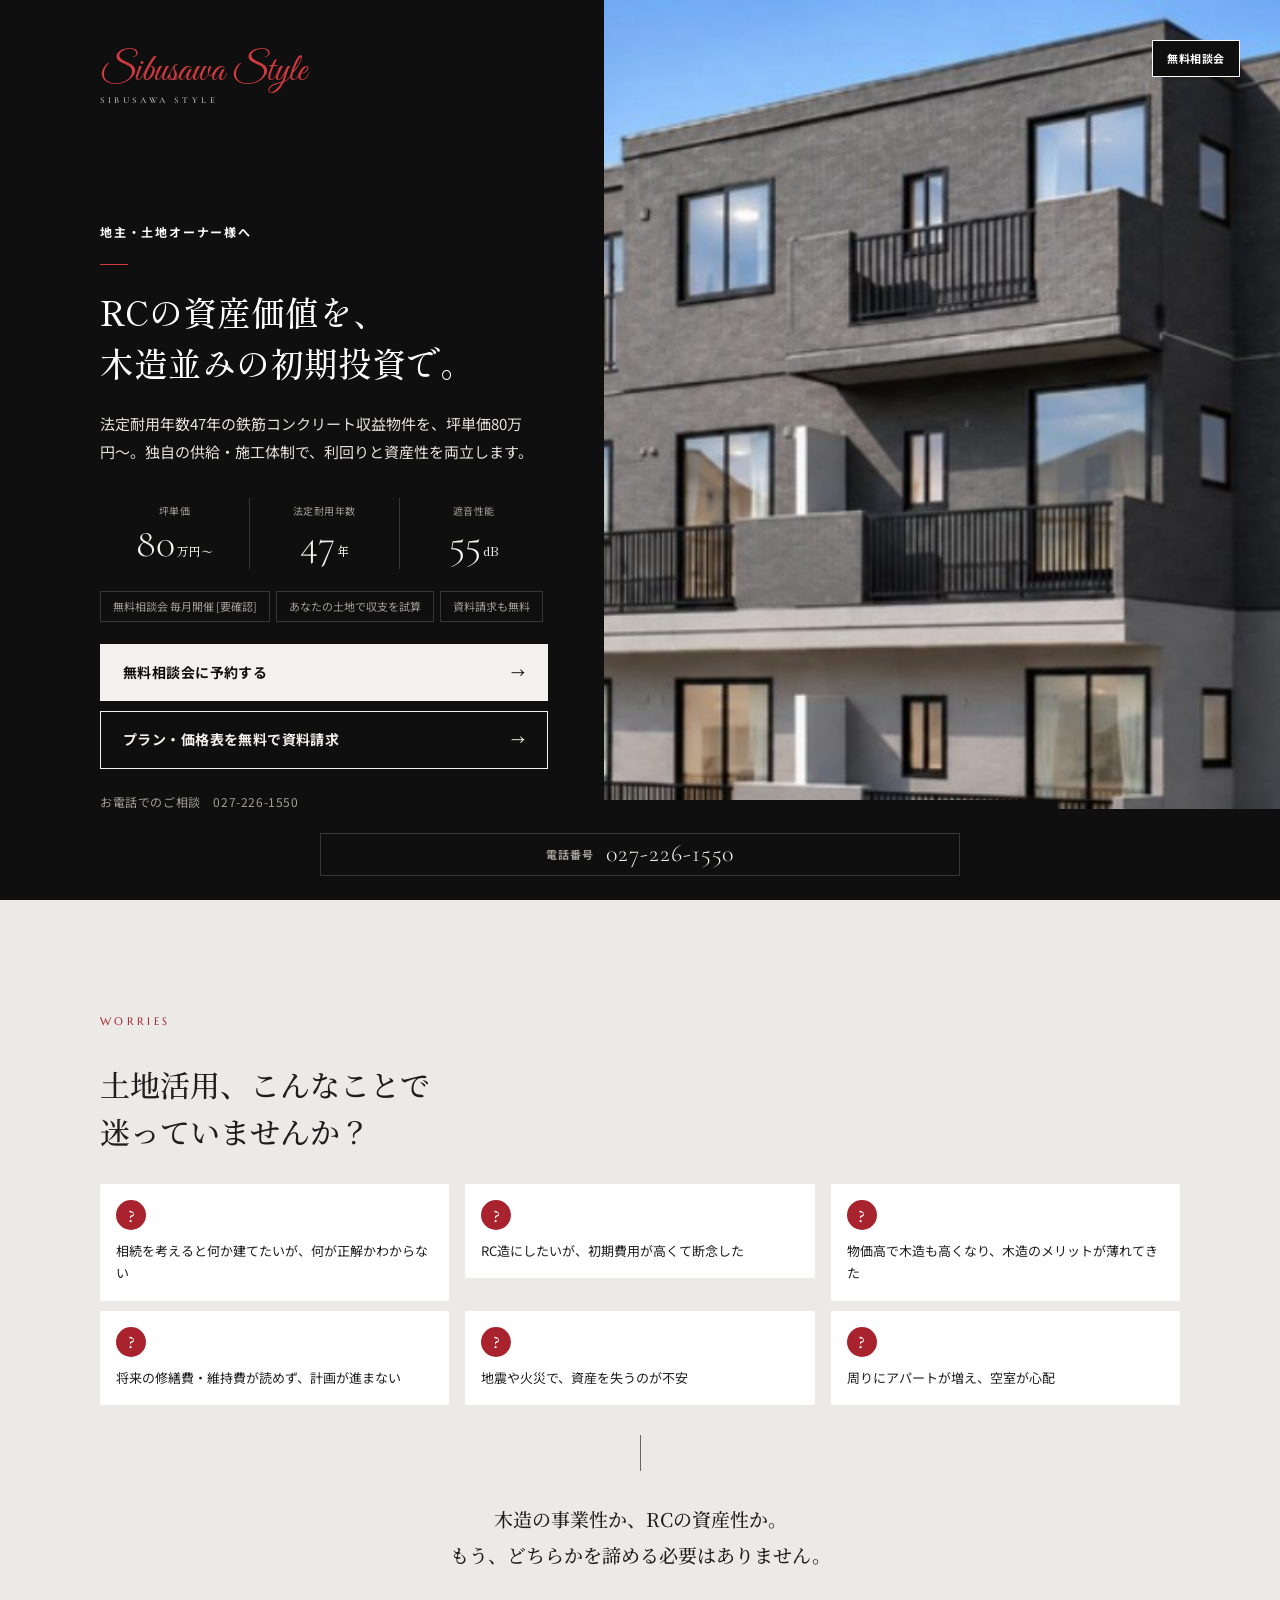
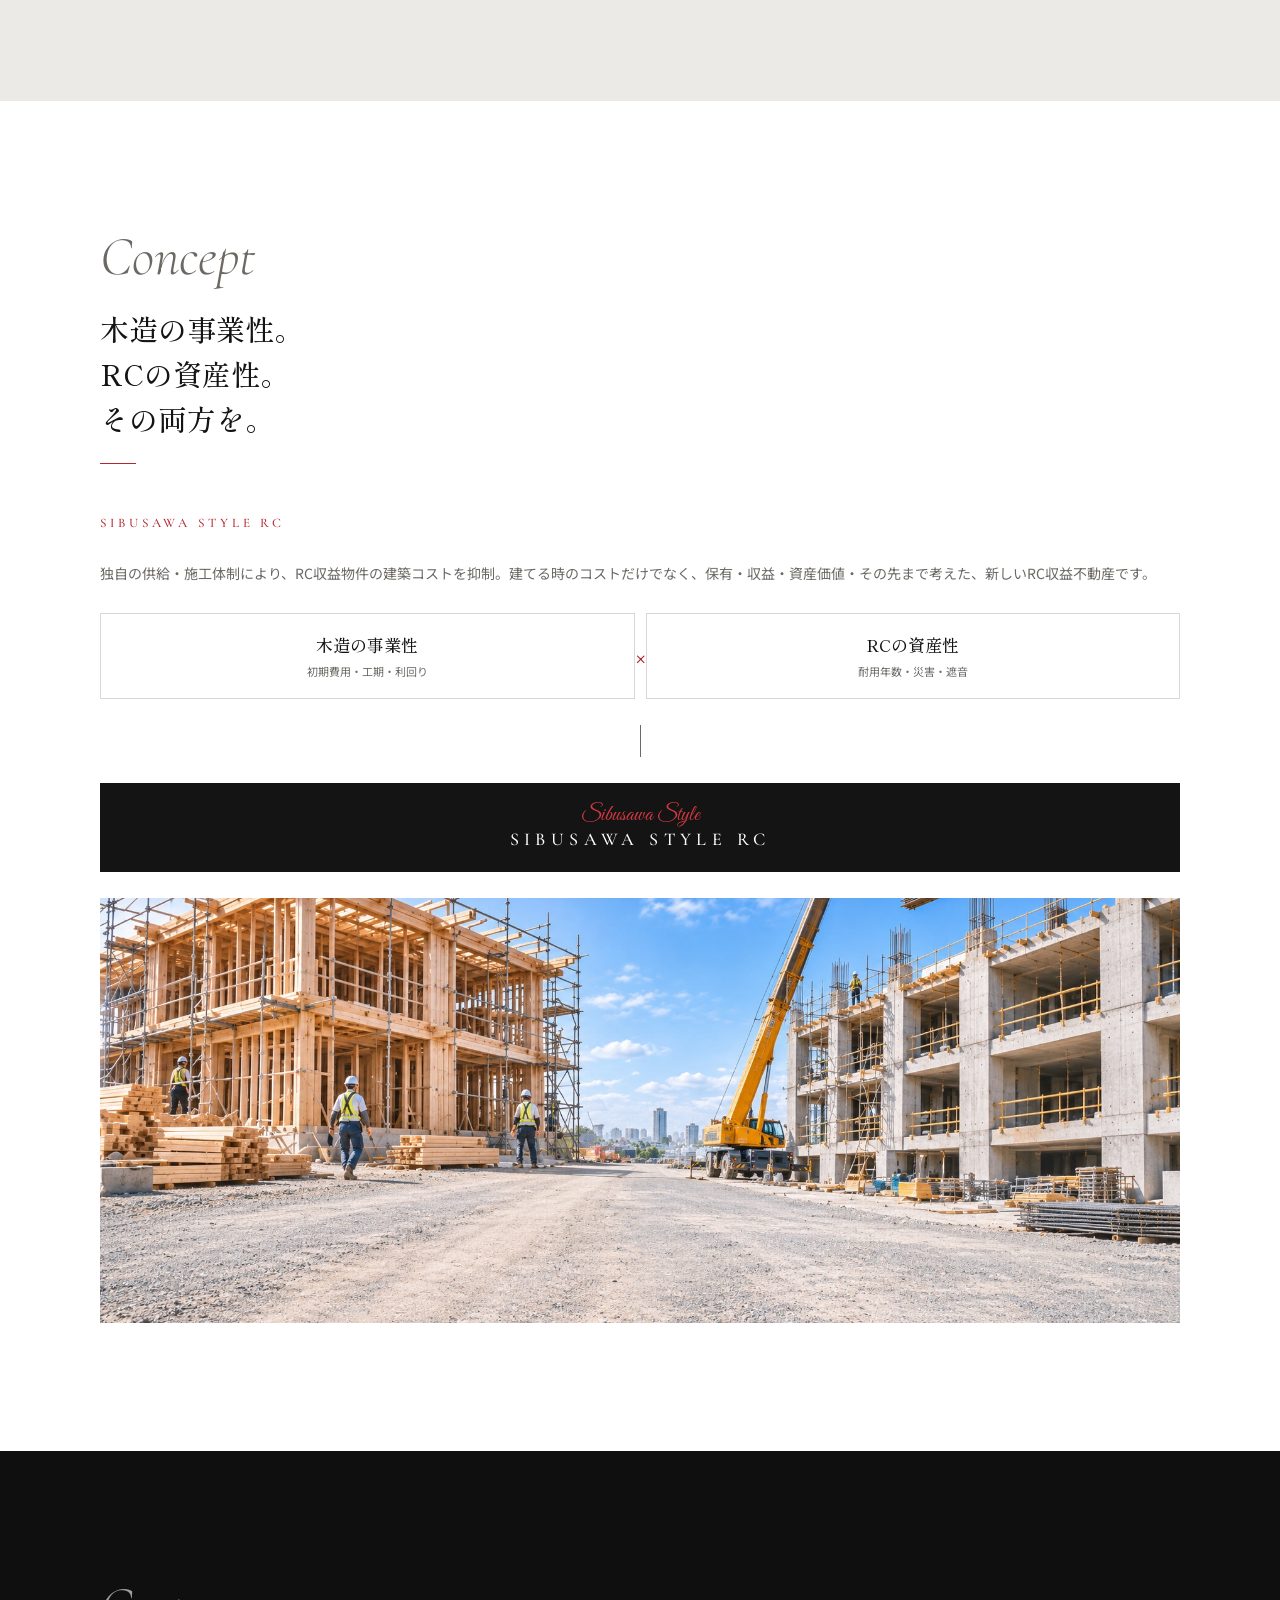
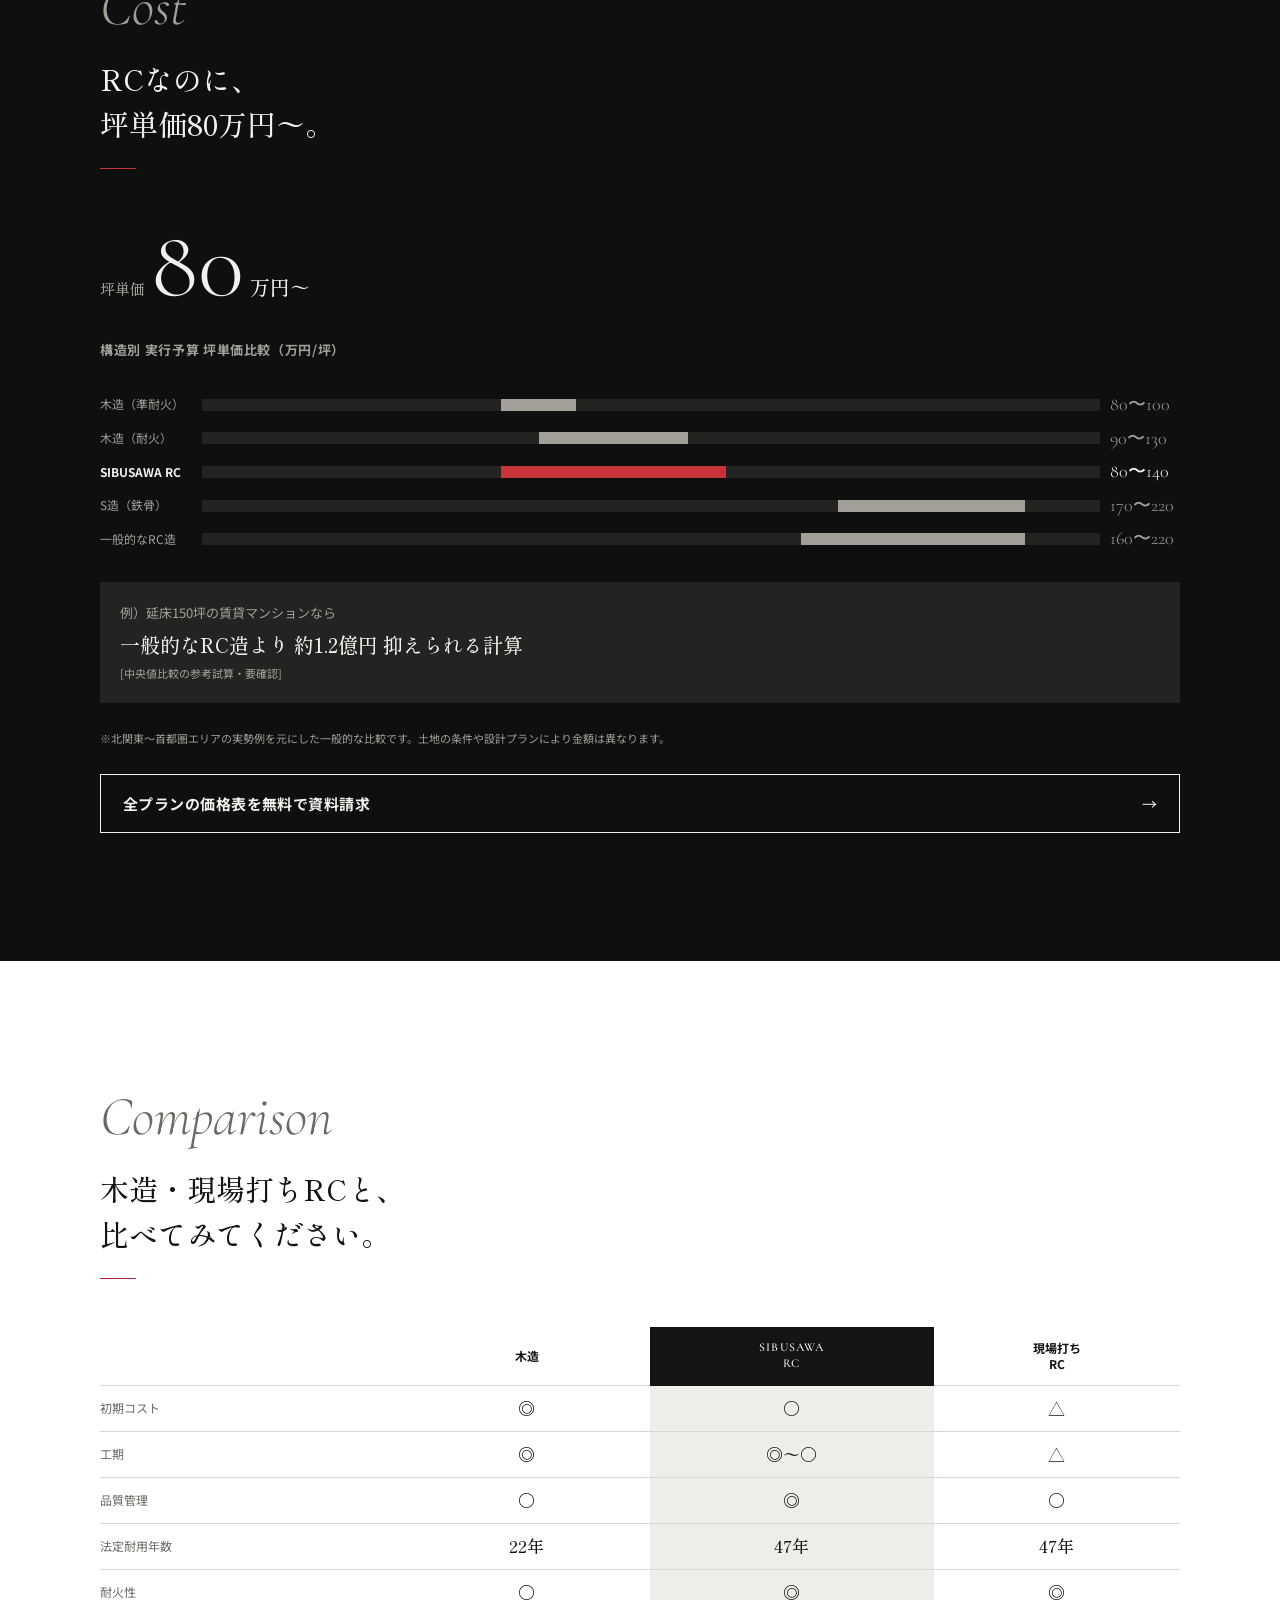
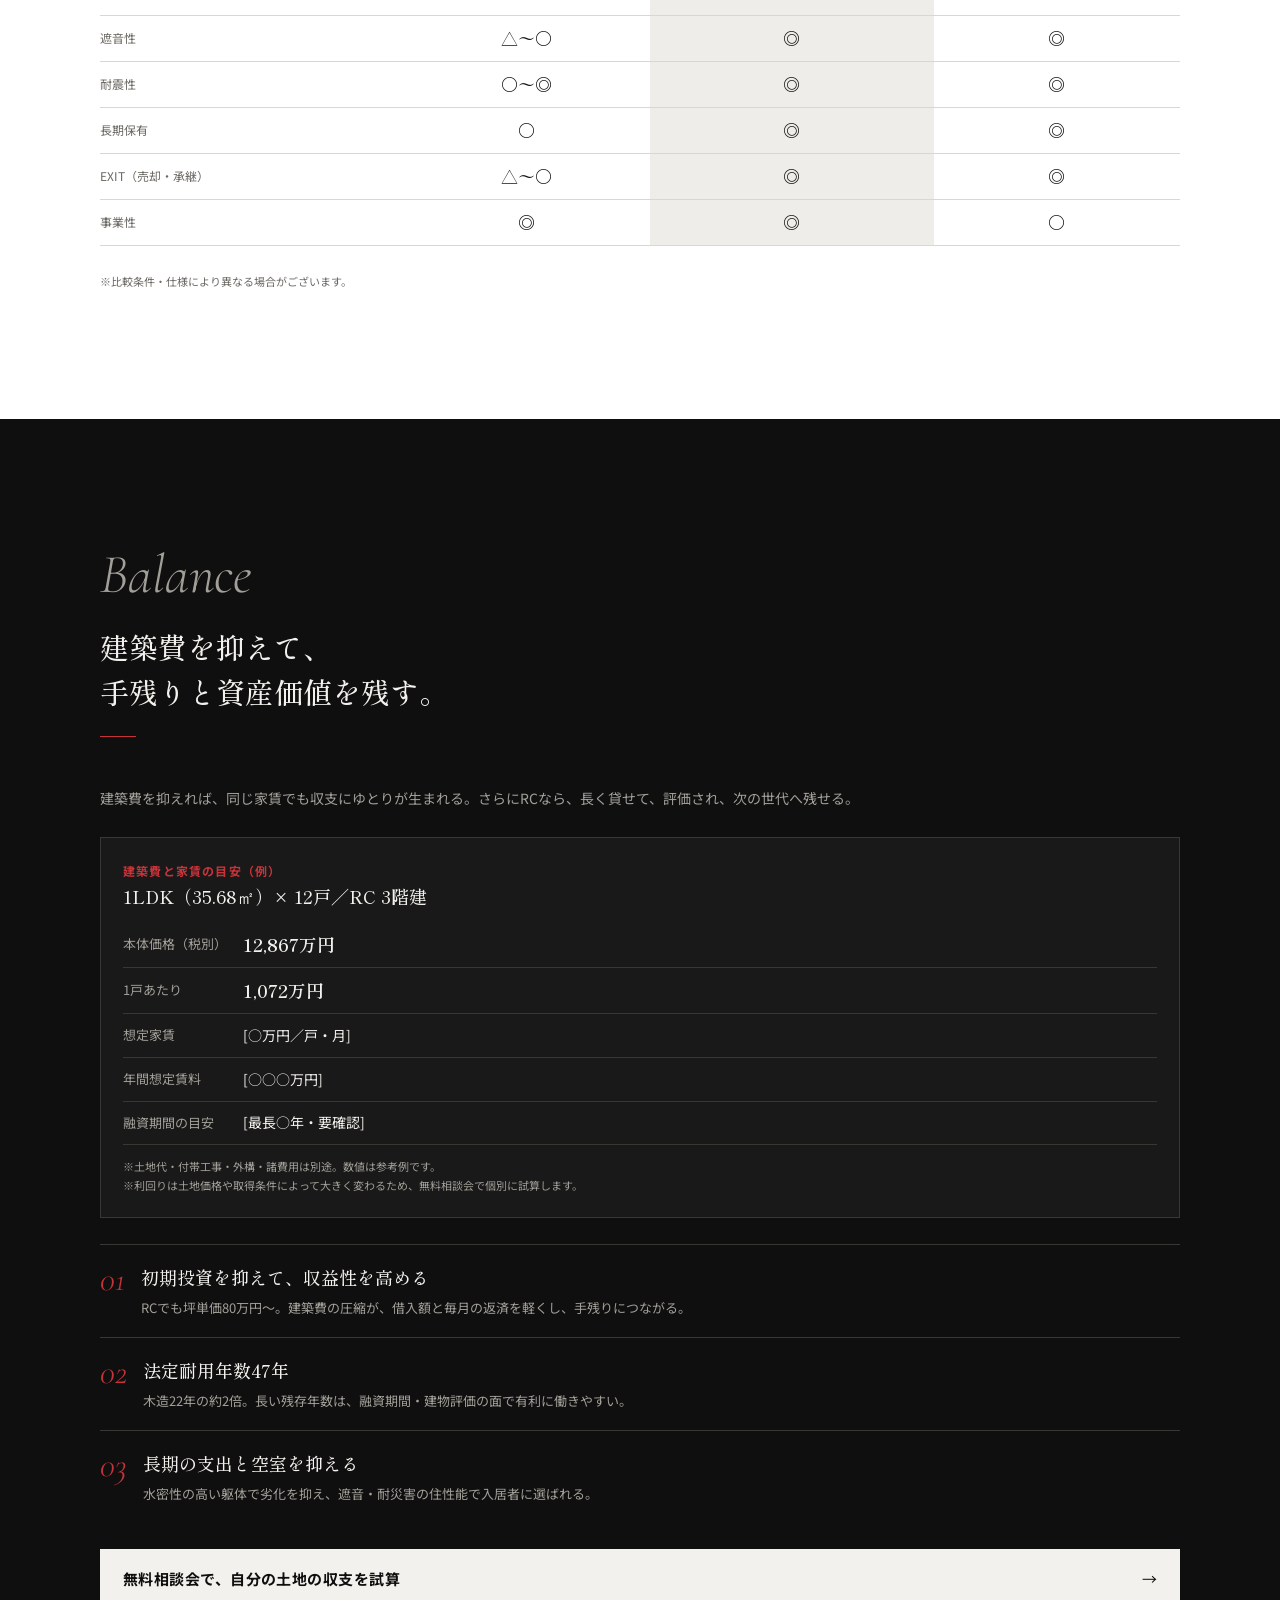
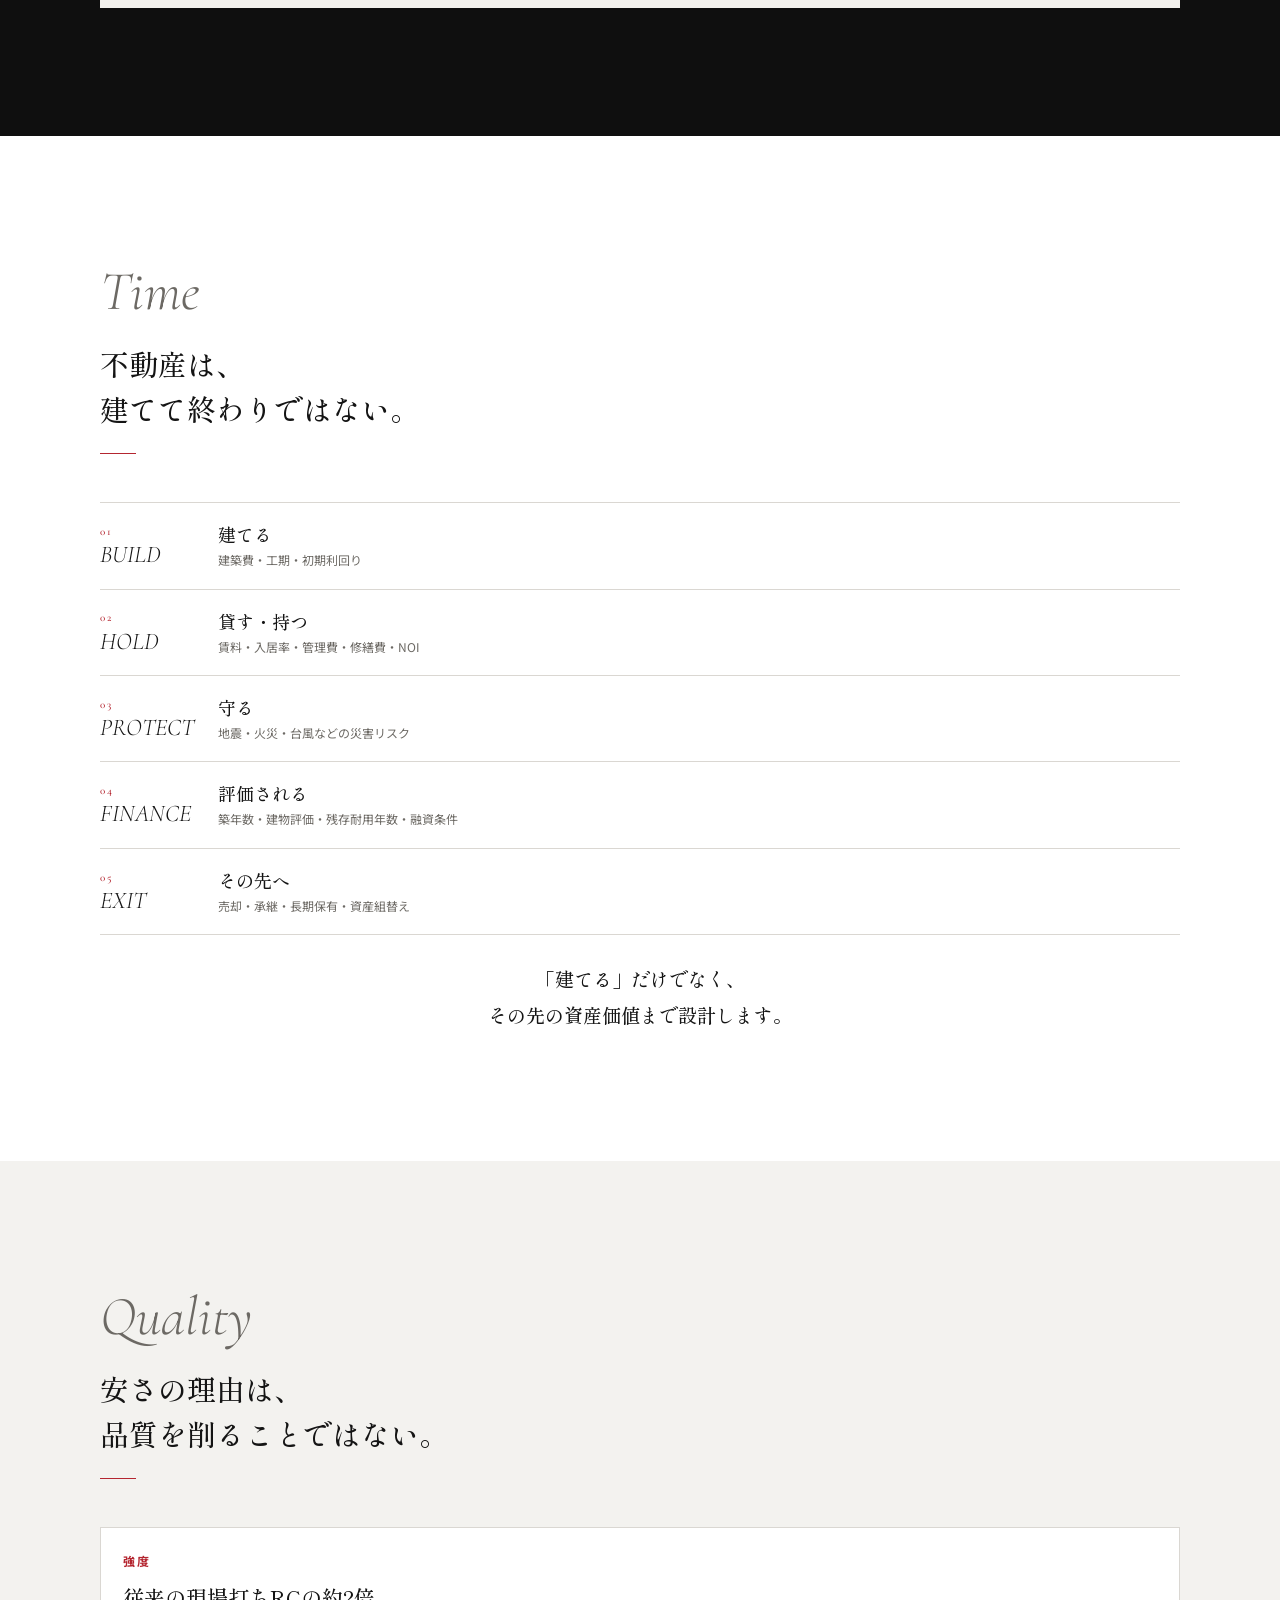
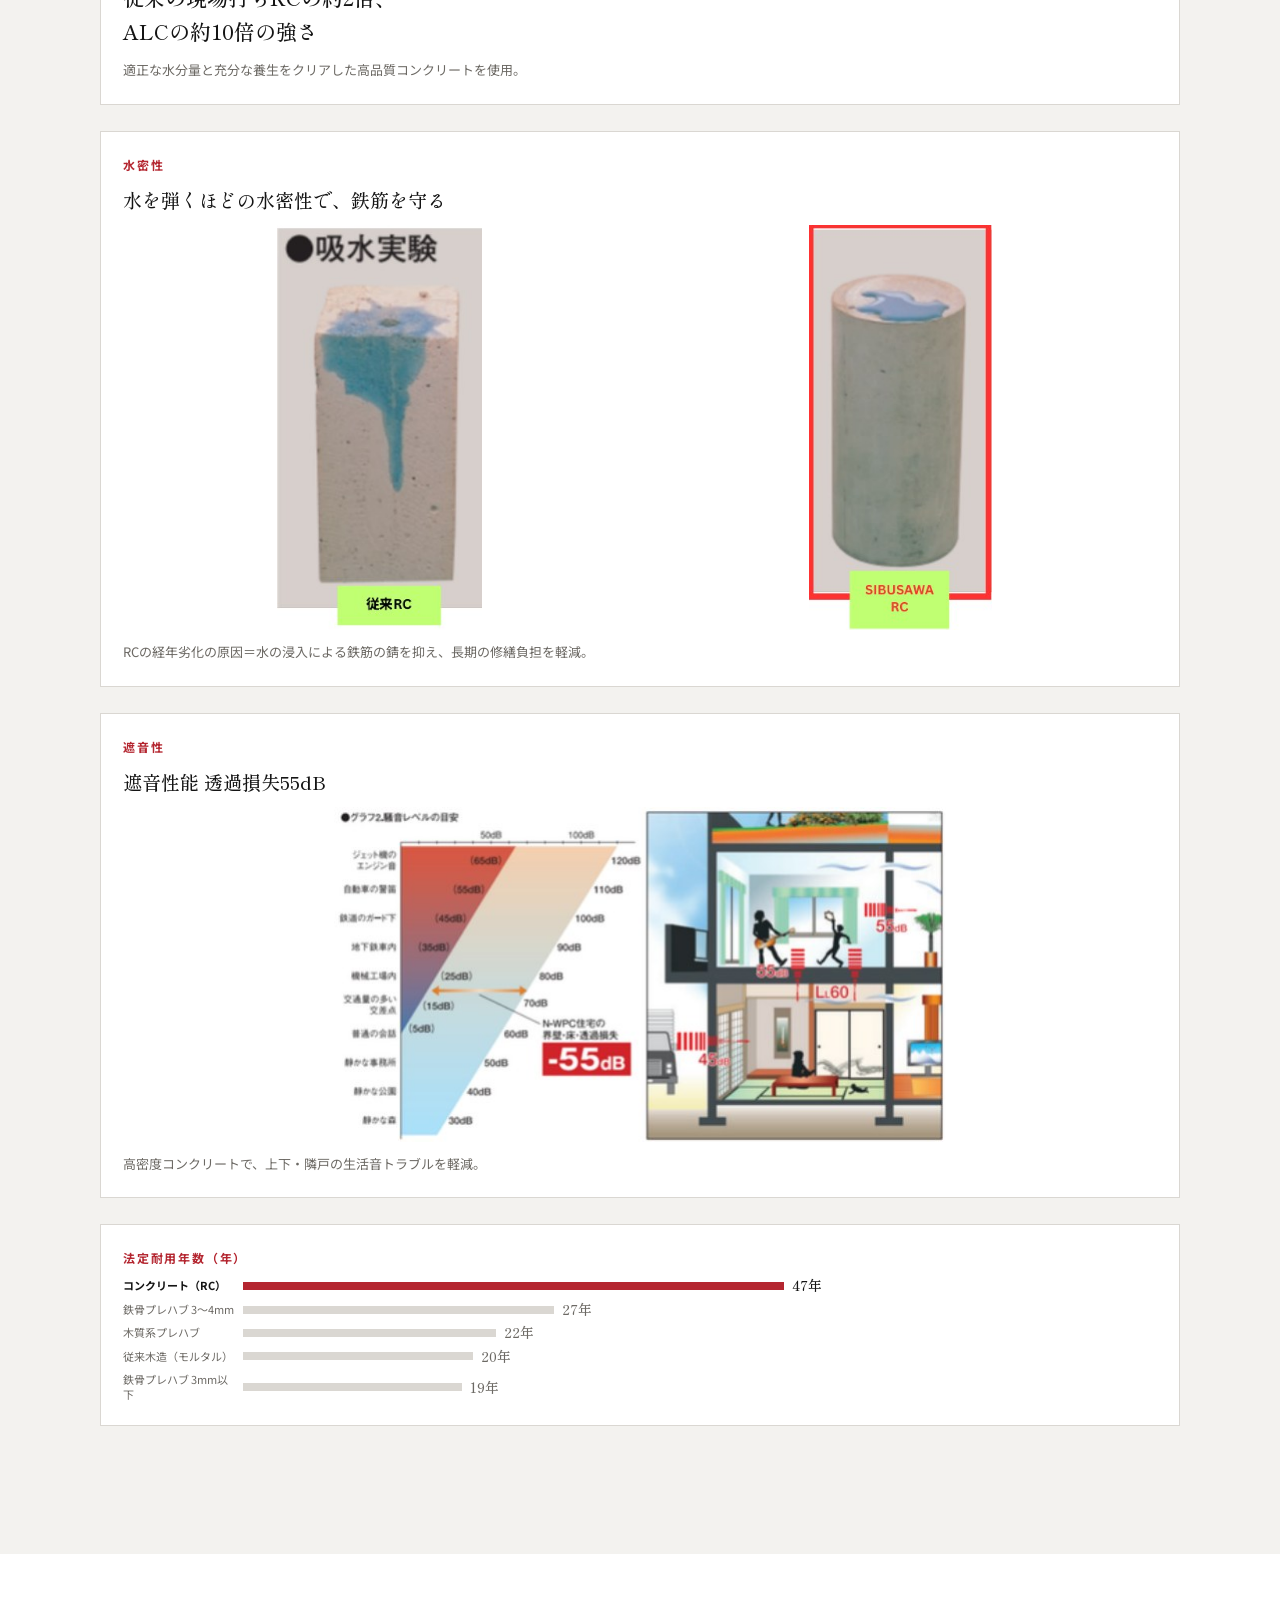
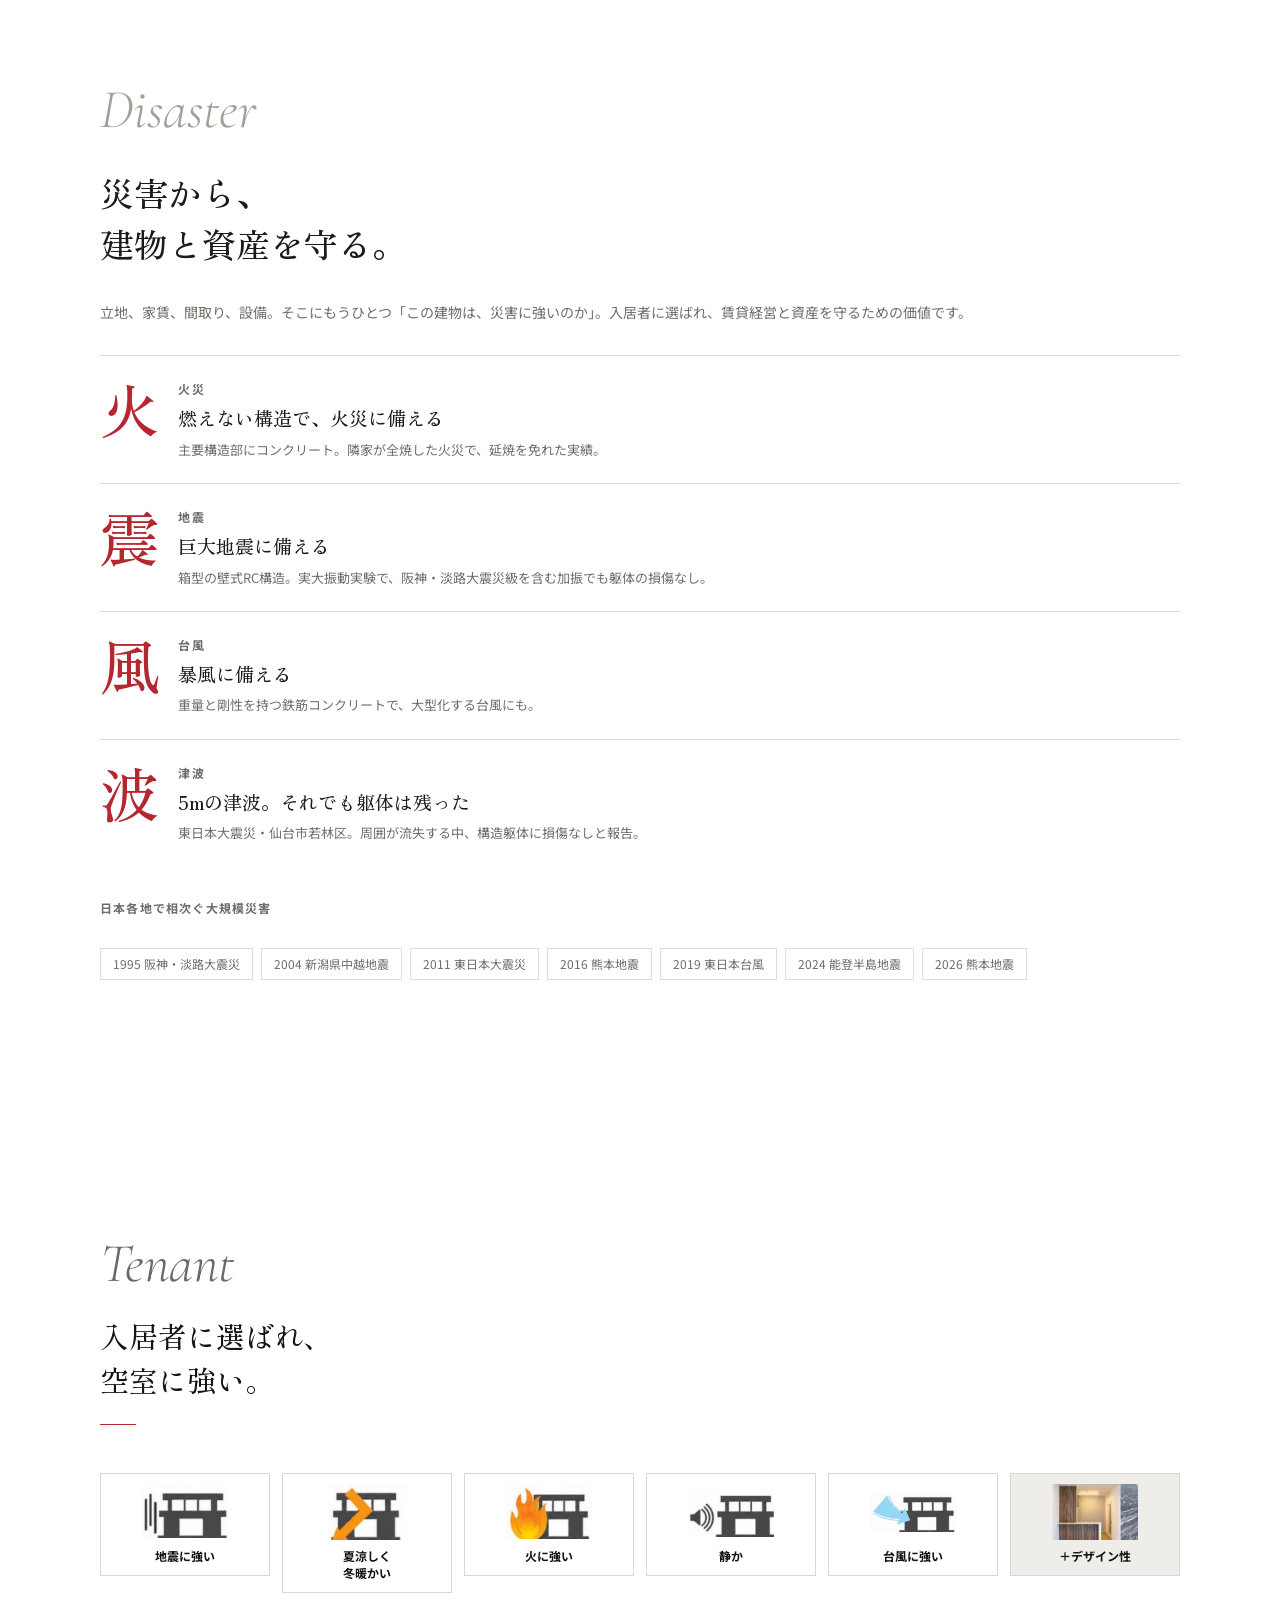
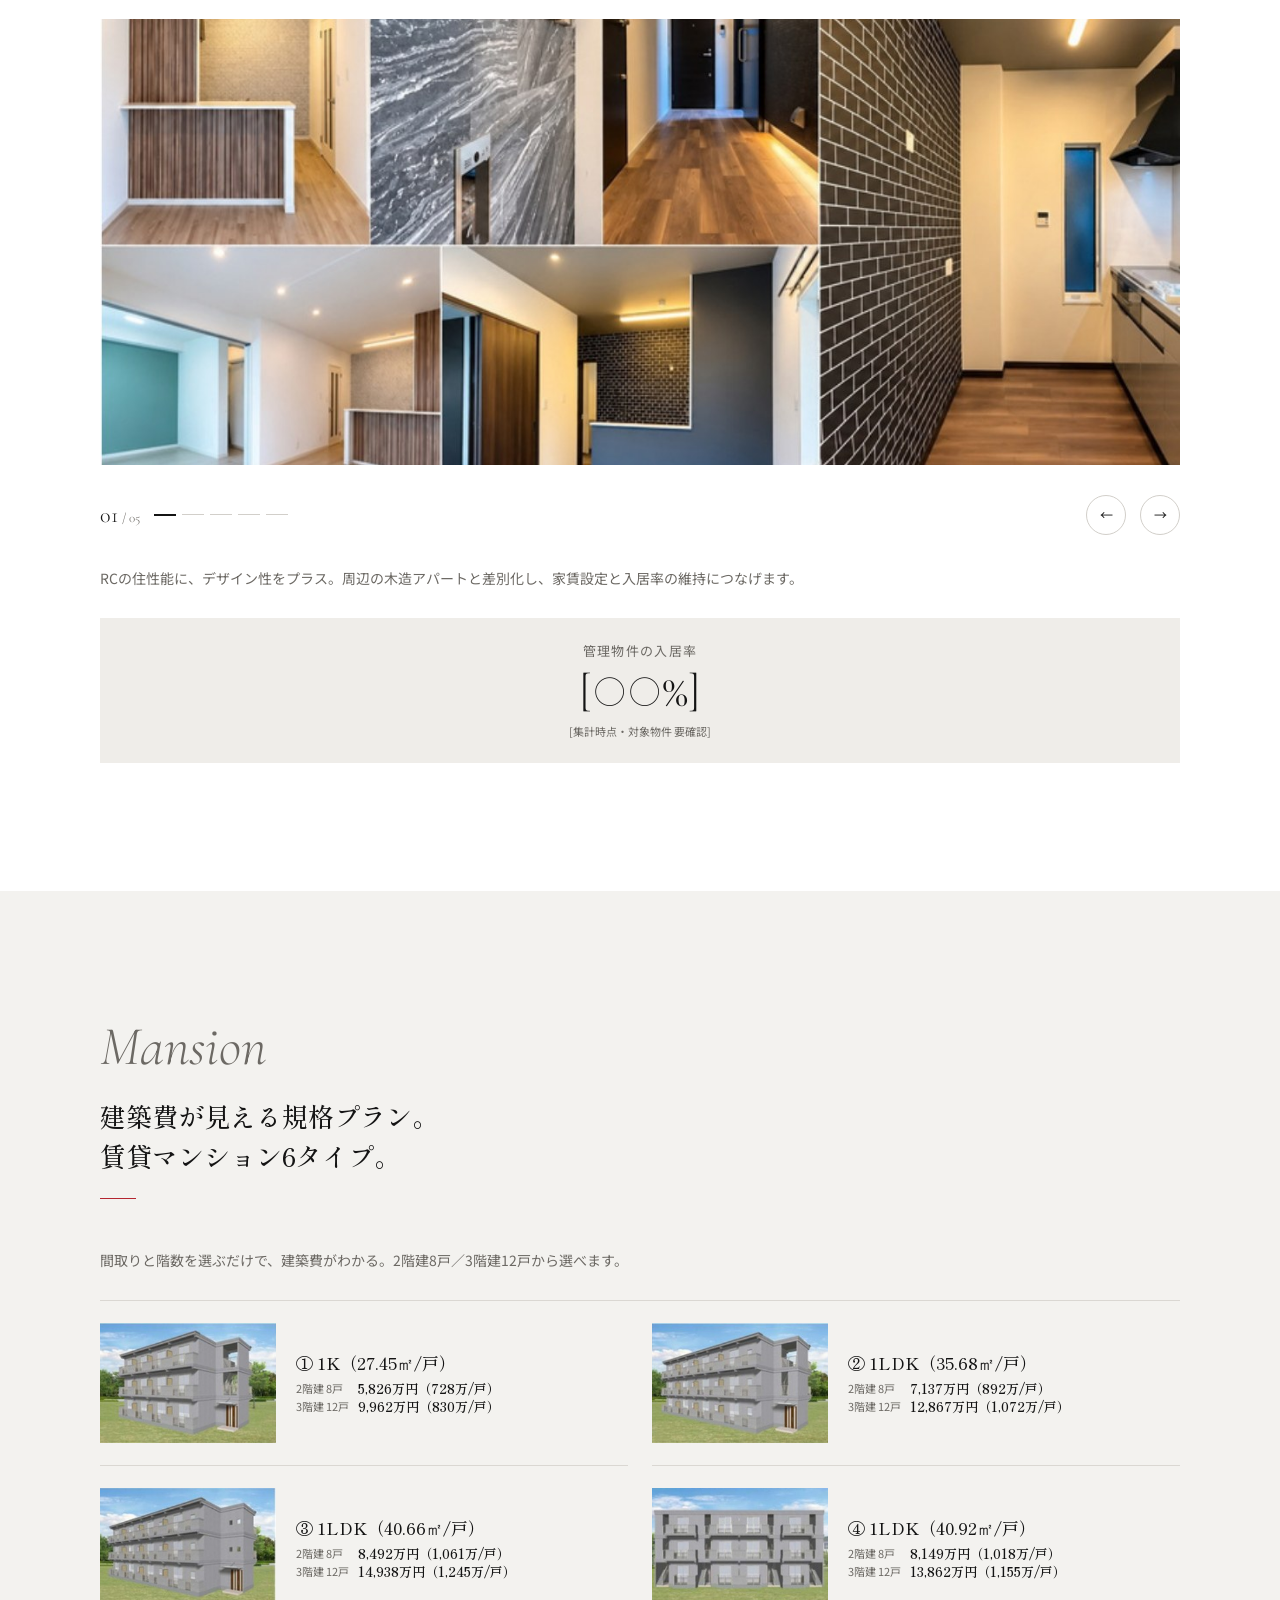
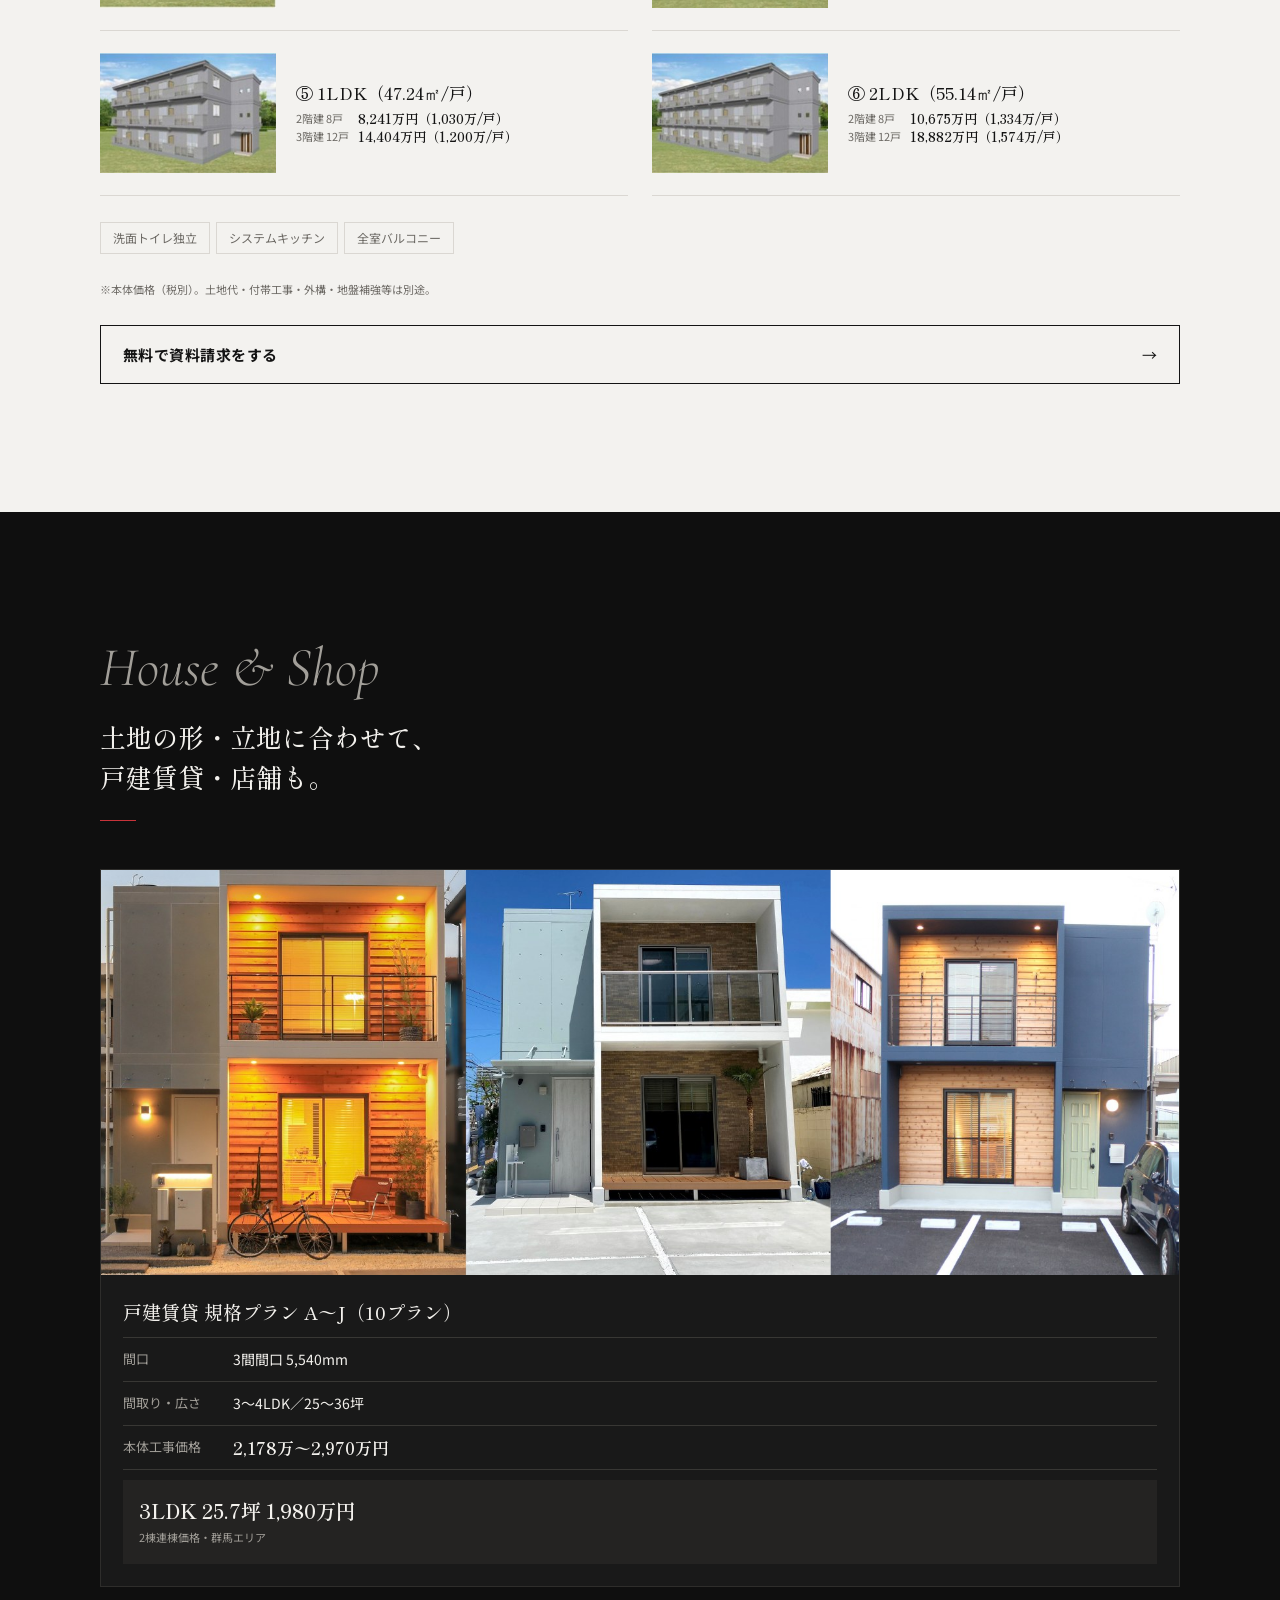
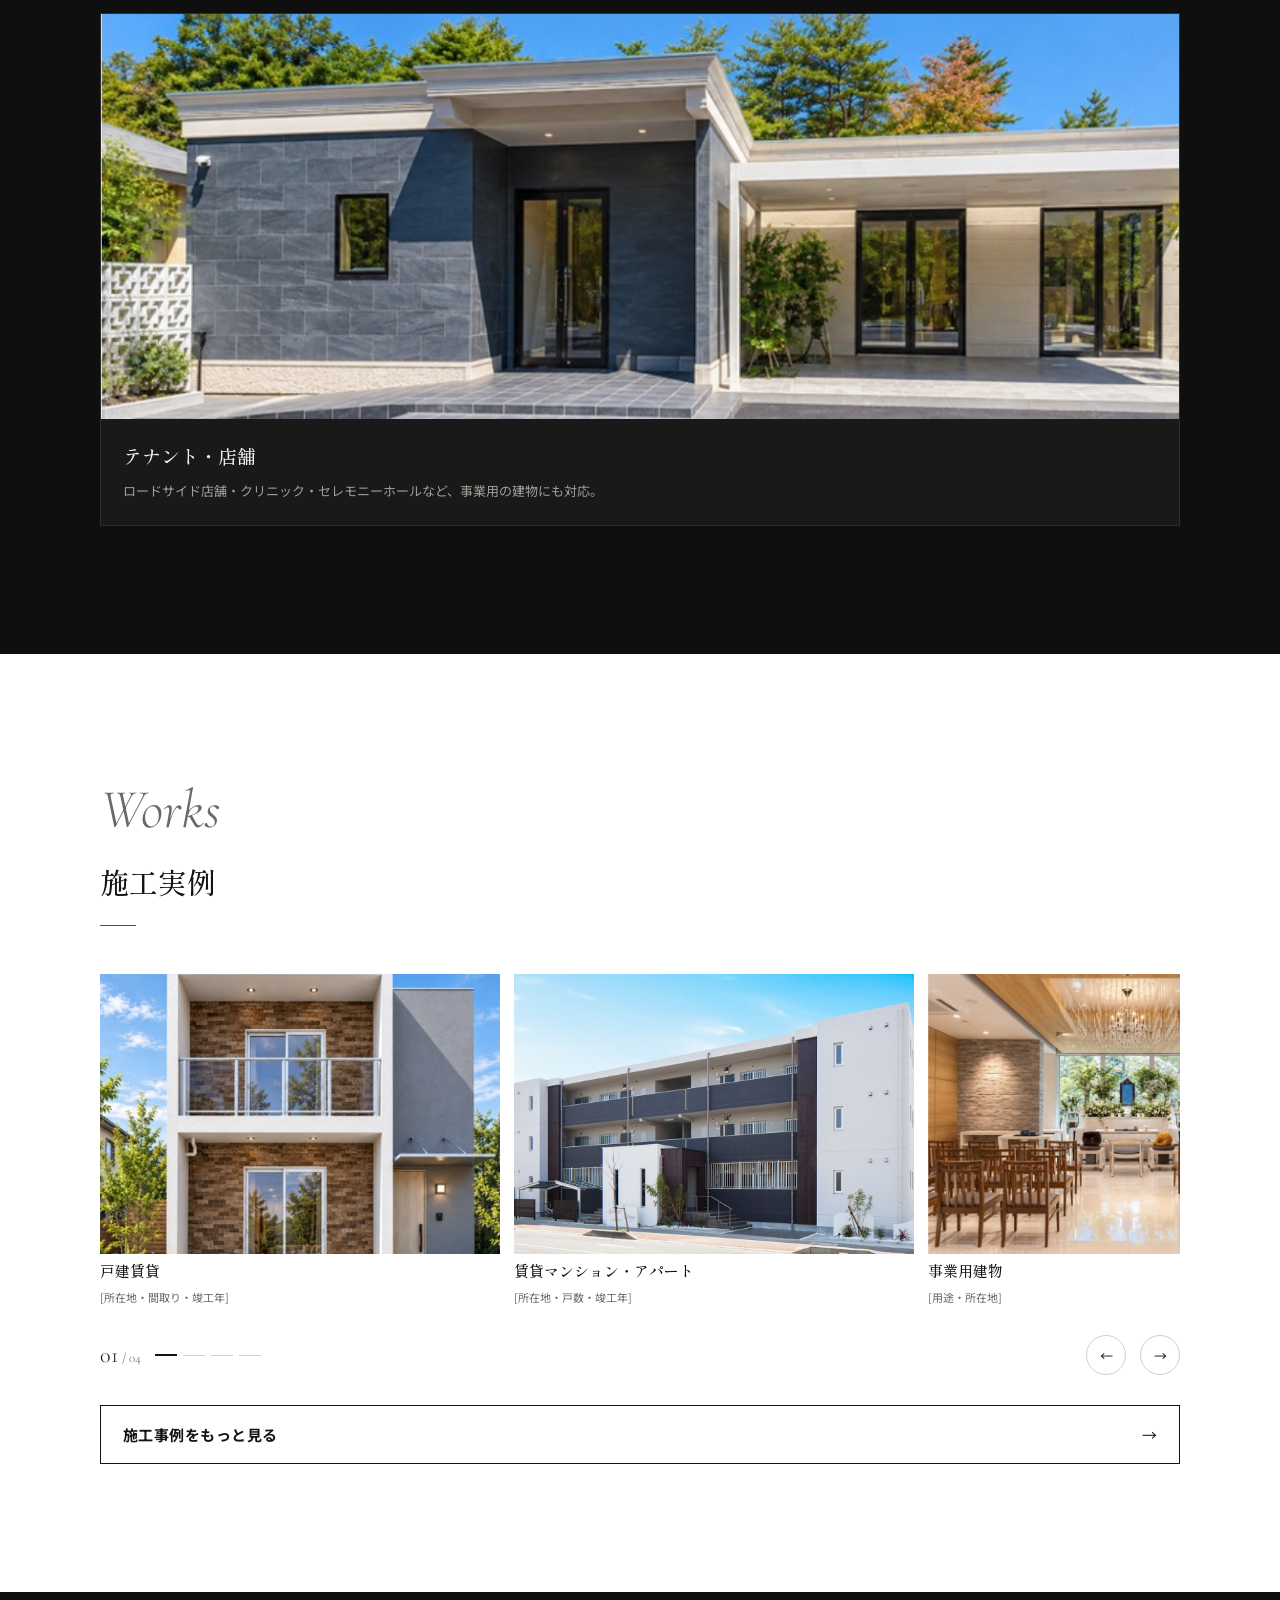
==== commit 1fc93508: "施工実例を4カテゴリ（戸建賃貸・賃貸マンション・アパート・事業用建物・住戸内装）に再編 Co-Authored-By: Claude Opus 5.5 <noreply@anthropic.com>" ====
--- a/public/index.html
+++ b/public/index.html
@@ -531,23 +531,23 @@
       <ul class="scroller" data-track>
         <li class="work">
           <figure class="work__img"><img src="assets/img/works-01.jpg" alt="RC戸建賃貸の施工例" loading="lazy"></figure>
-          <h3 class="work__title">RC戸建賃貸</h3>
+          <h3 class="work__title">戸建賃貸</h3>
           <p class="work__meta">[所在地・間取り・竣工年]</p>
         </li>
         <li class="work">
-          <figure class="work__img"><img src="assets/img/fv-02.jpg" alt="RC賃貸マンションの施工例" loading="lazy"></figure>
-          <h3 class="work__title">RC賃貸マンション</h3>
-          <p class="work__meta">[所在地・戸数・竣工年]</p>
-        </li>
-        <li class="work">
-          <figure class="work__img"><img src="assets/img/fv-03.jpg" alt="RC賃貸アパートの施工例" loading="lazy"></figure>
-          <h3 class="work__title">RC賃貸アパート</h3>
+          <figure class="work__img"><img src="assets/img/works-02.jpg" alt="RC賃貸マンション・アパートの施工例" loading="lazy"></figure>
+          <h3 class="work__title">賃貸マンション・アパート</h3>
           <p class="work__meta">[所在地・戸数・竣工年]</p>
         </li>
         <li class="work">
           <figure class="work__img"><img src="assets/img/works-04.jpg" alt="事業用建物の施工例" loading="lazy"></figure>
           <h3 class="work__title">事業用建物</h3>
           <p class="work__meta">[用途・所在地]</p>
+        </li>
+        <li class="work">
+          <figure class="work__img"><img src="assets/img/works-03.jpg" alt="住戸内装の施工例" loading="lazy"></figure>
+          <h3 class="work__title">住戸内装</h3>
+          <p class="work__meta">[所在地・内容・竣工年]</p>
         </li>
       </ul>
       <div class="slider-ctrl" style="margin-top: var(--body-gap)">
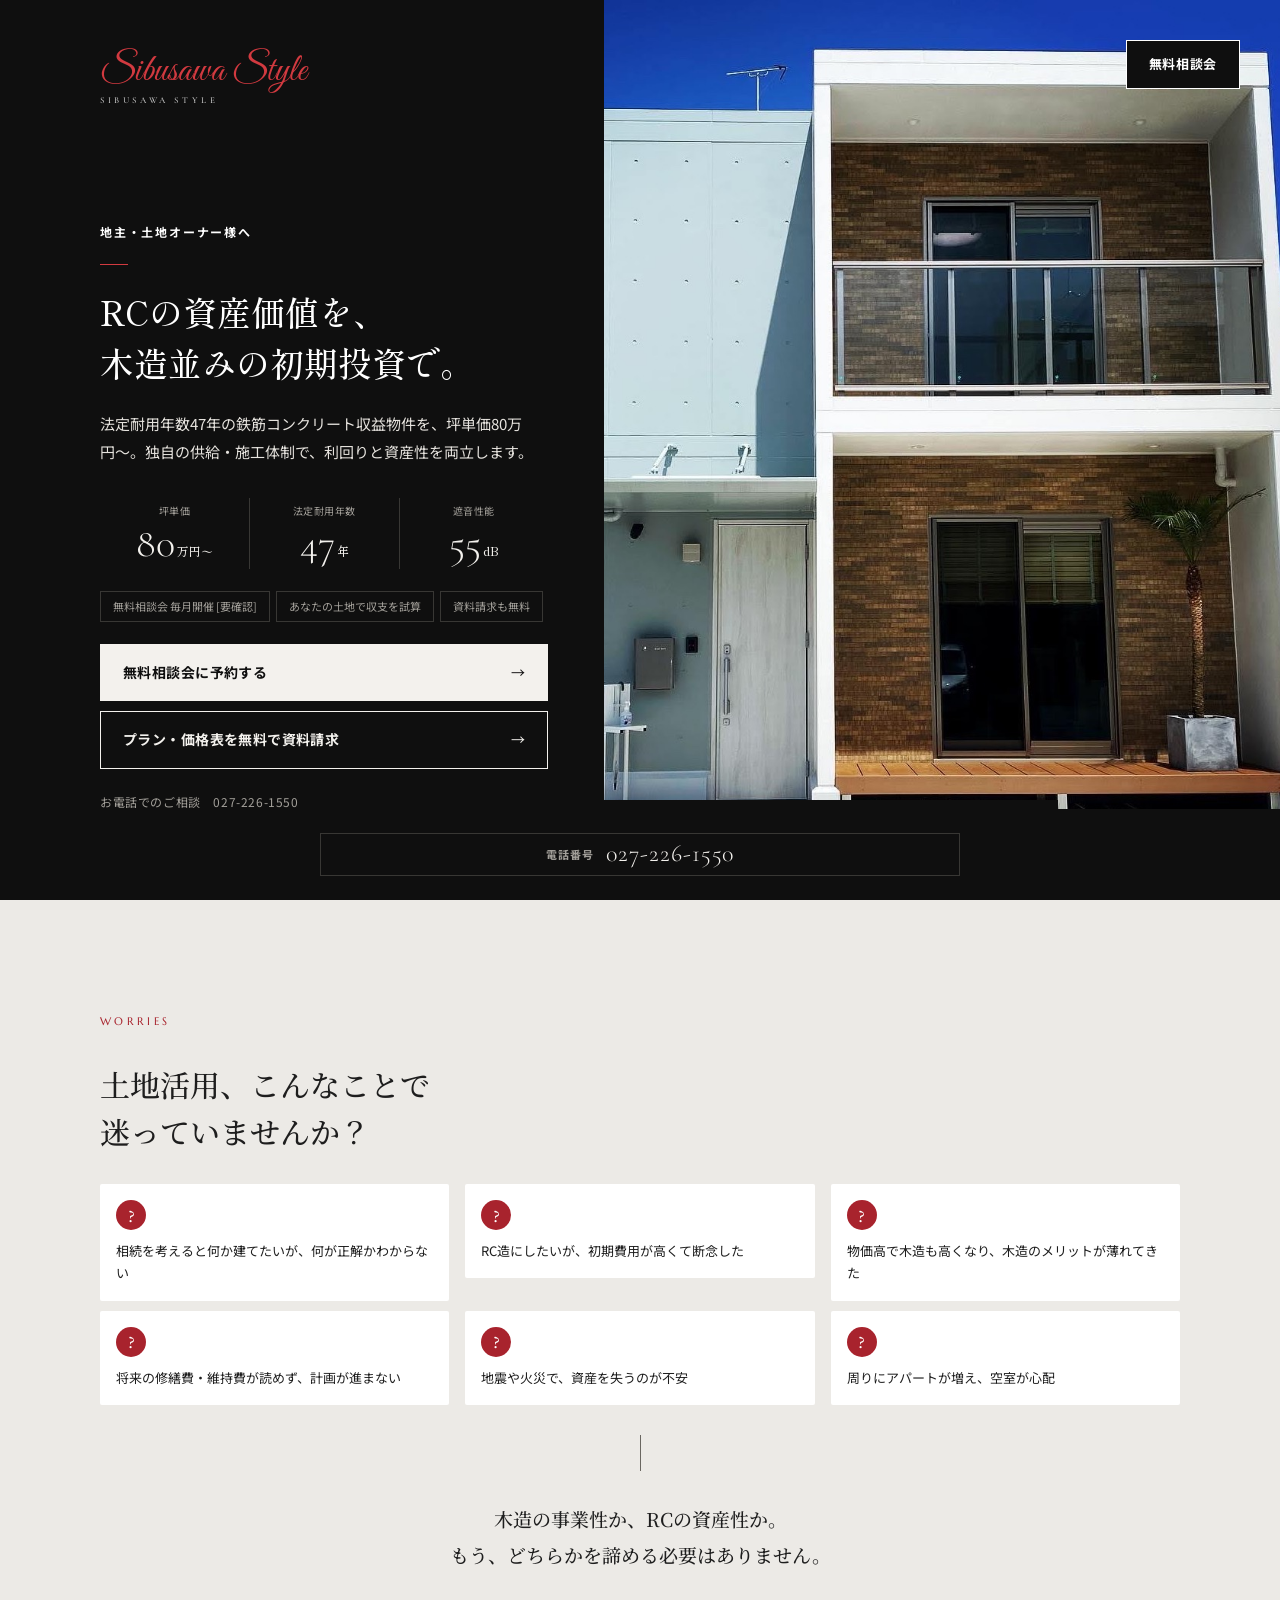
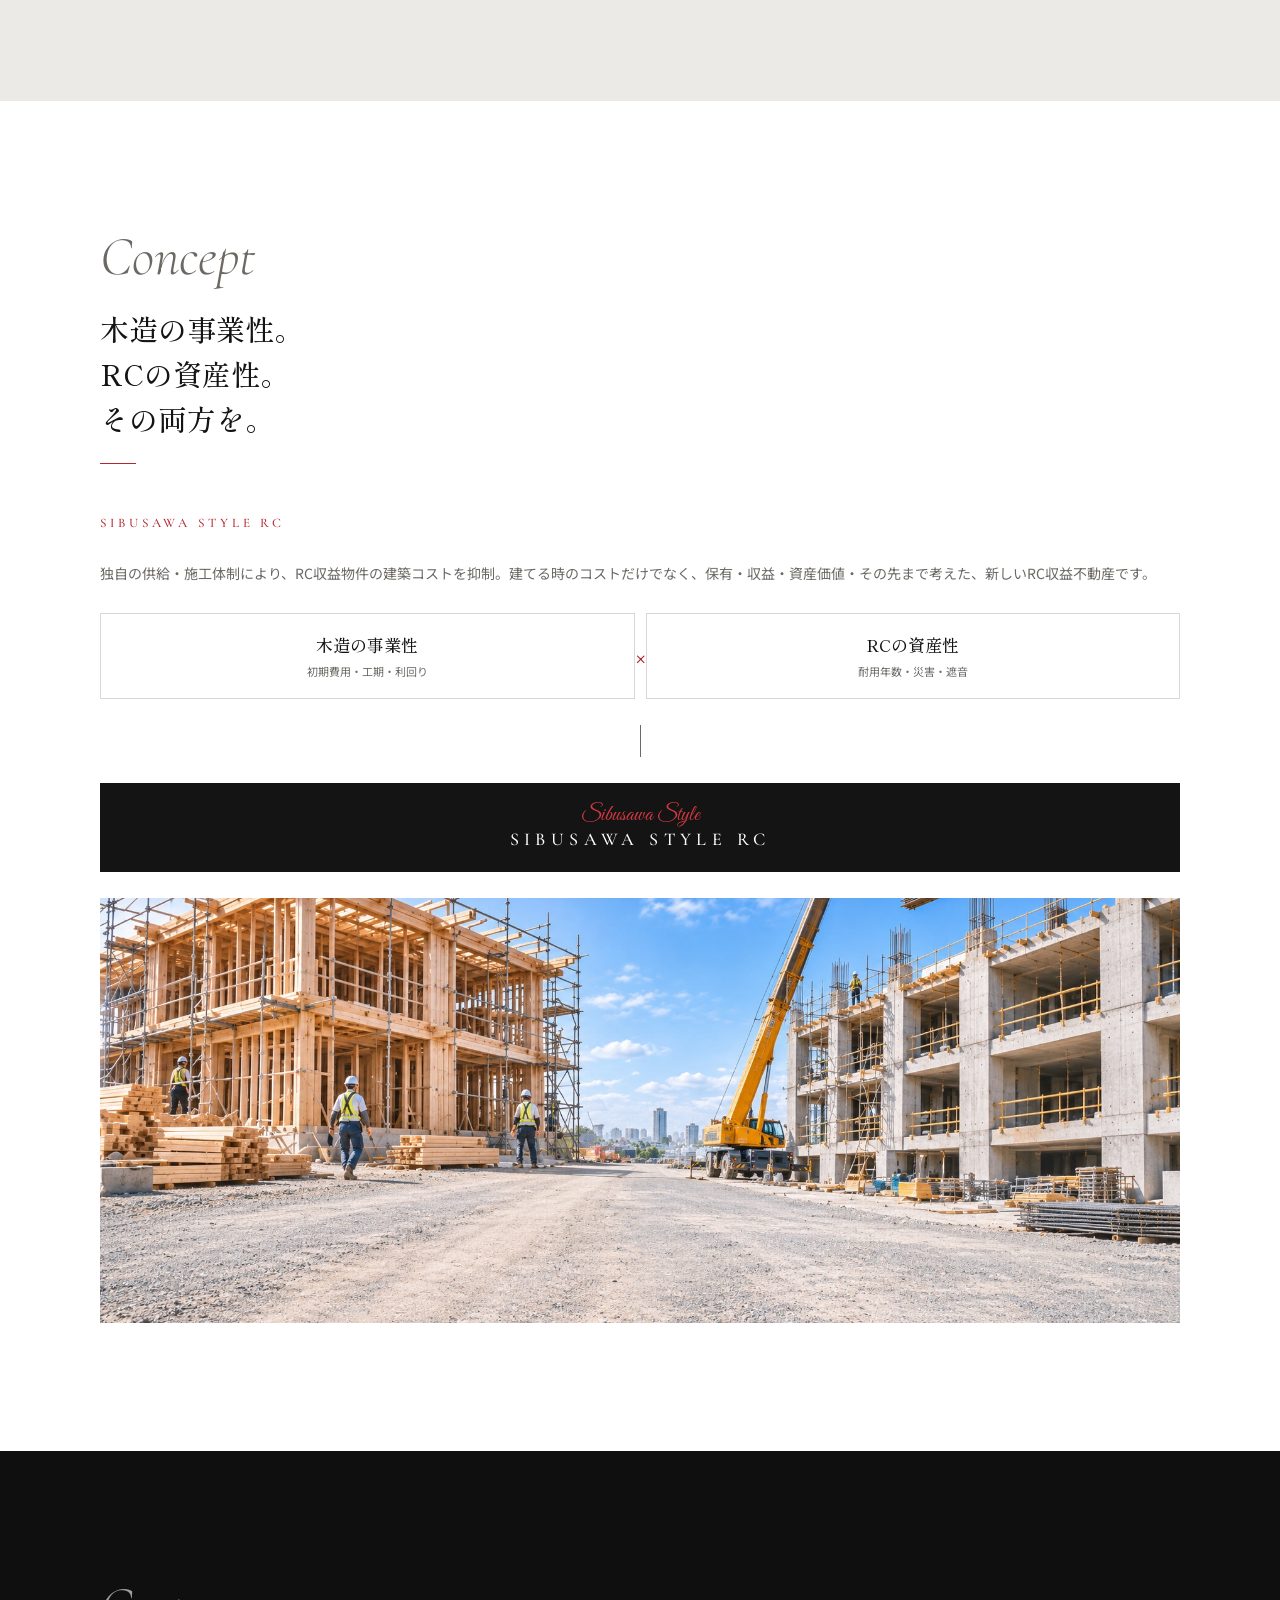
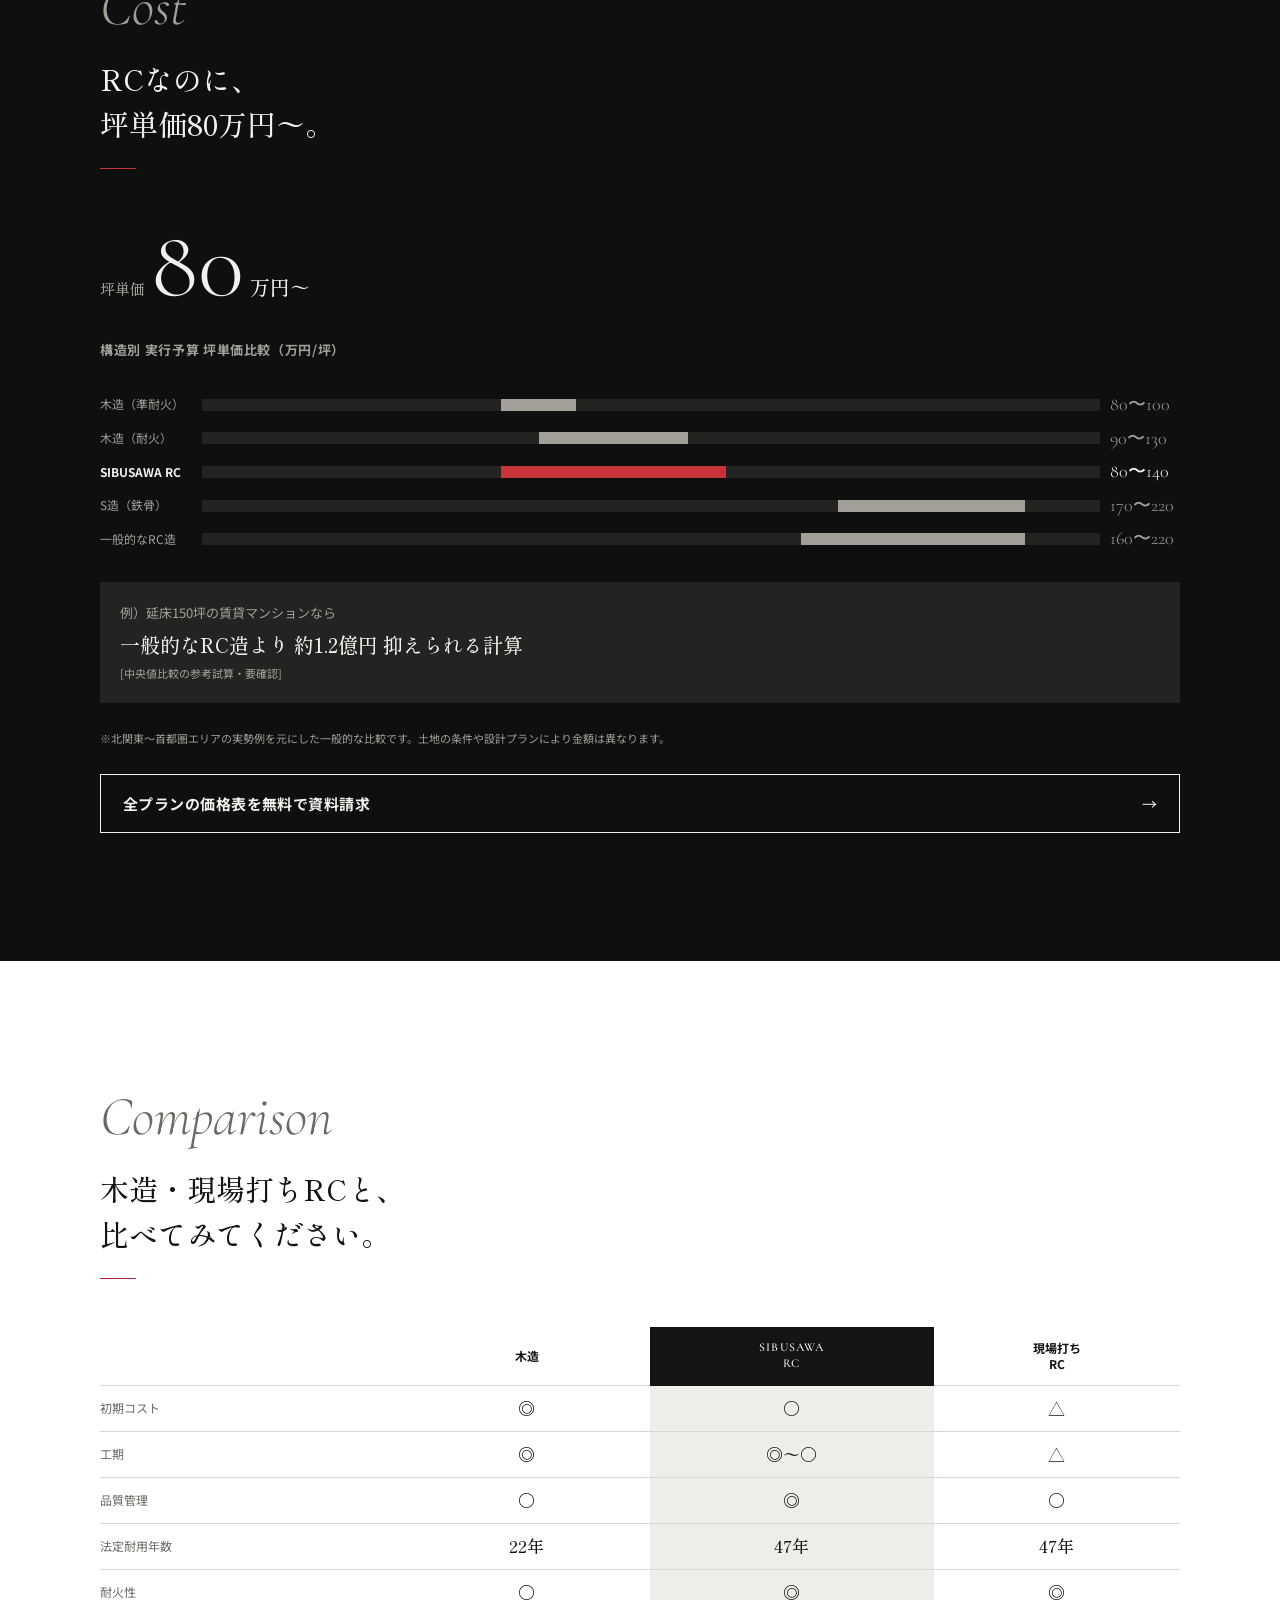
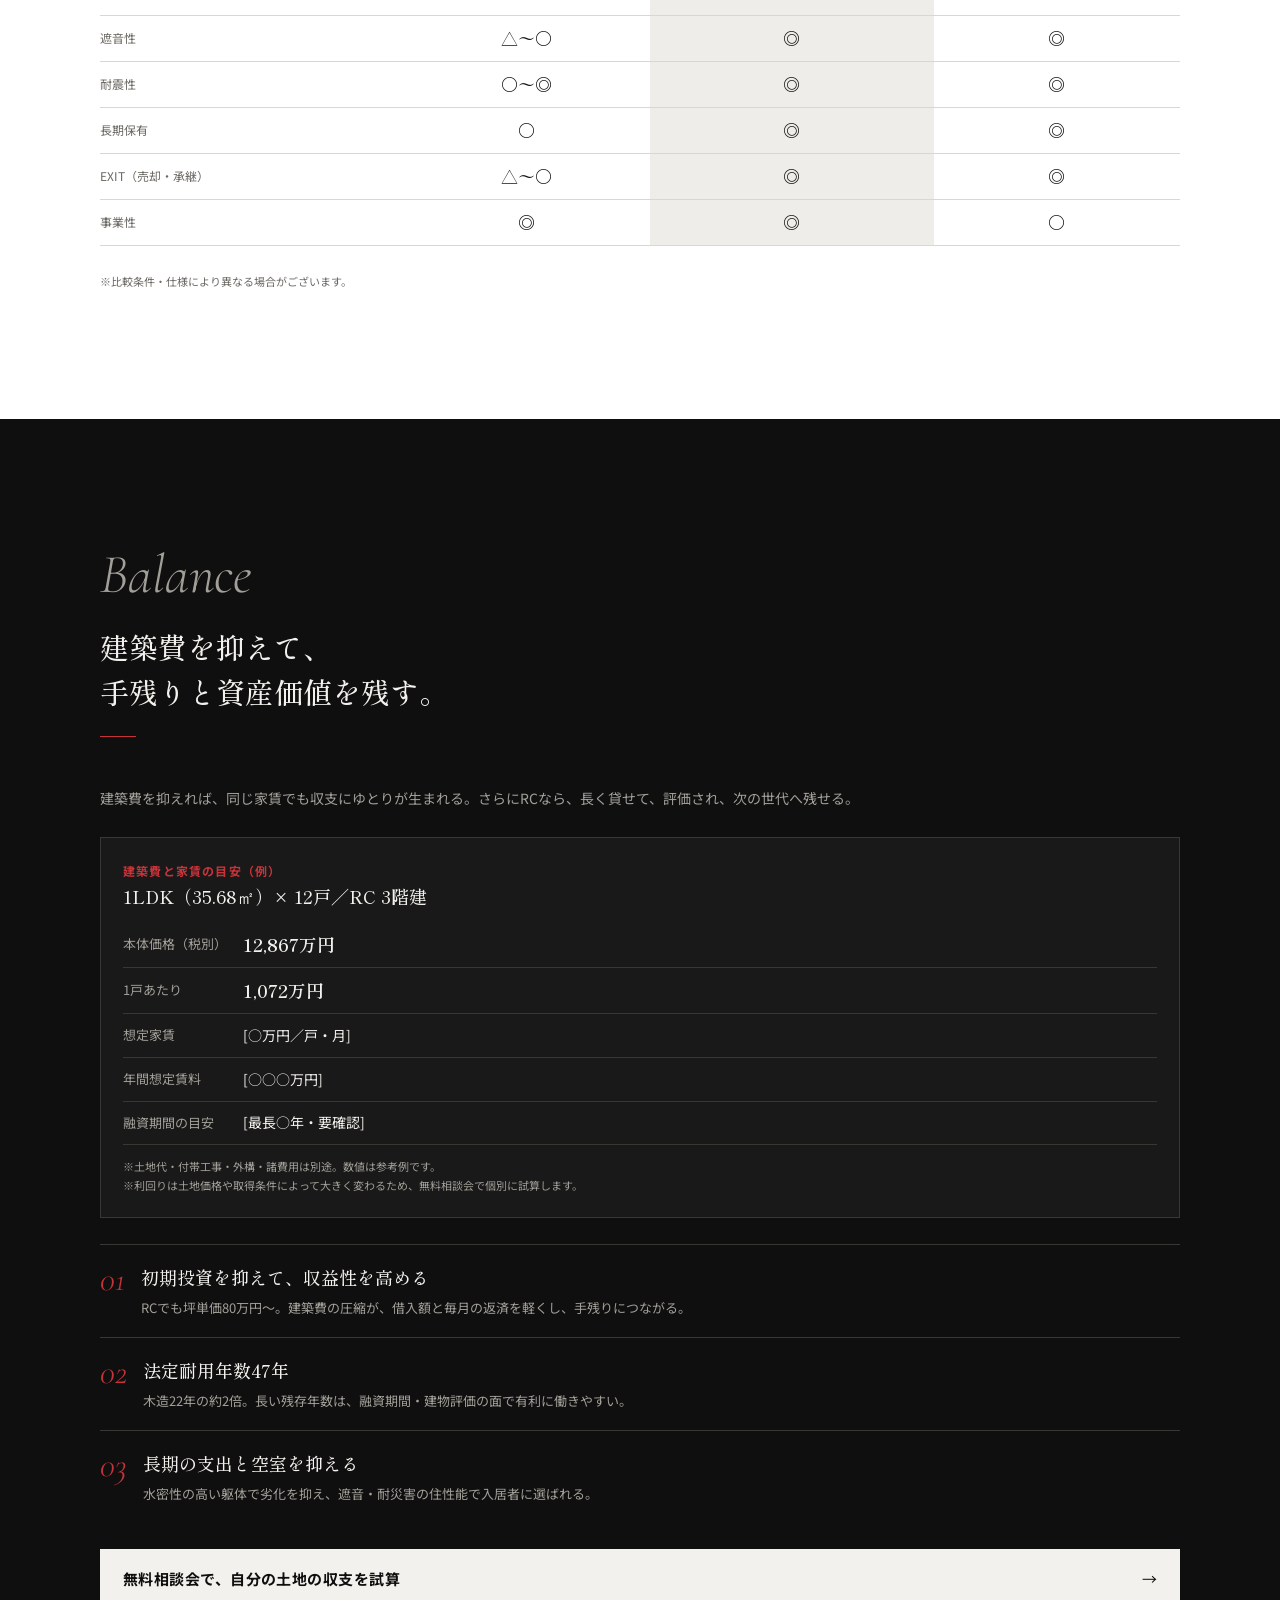
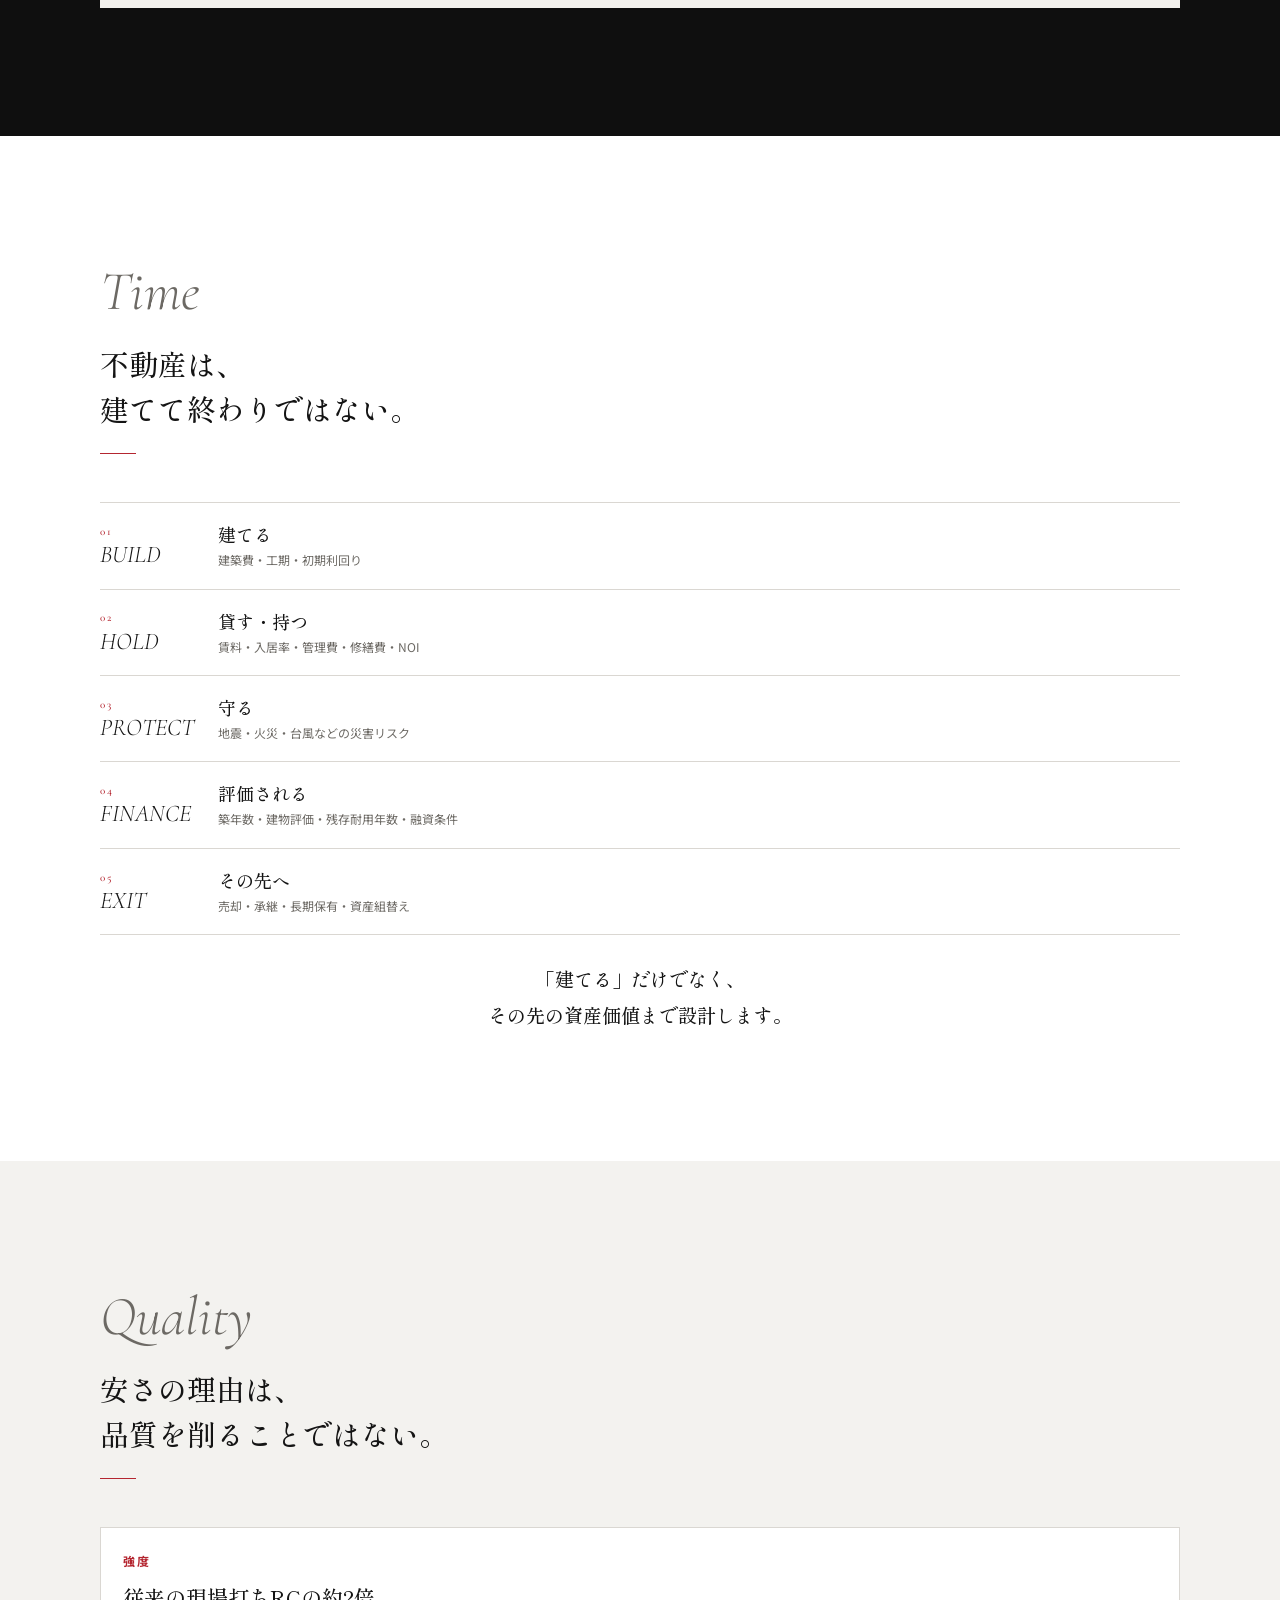
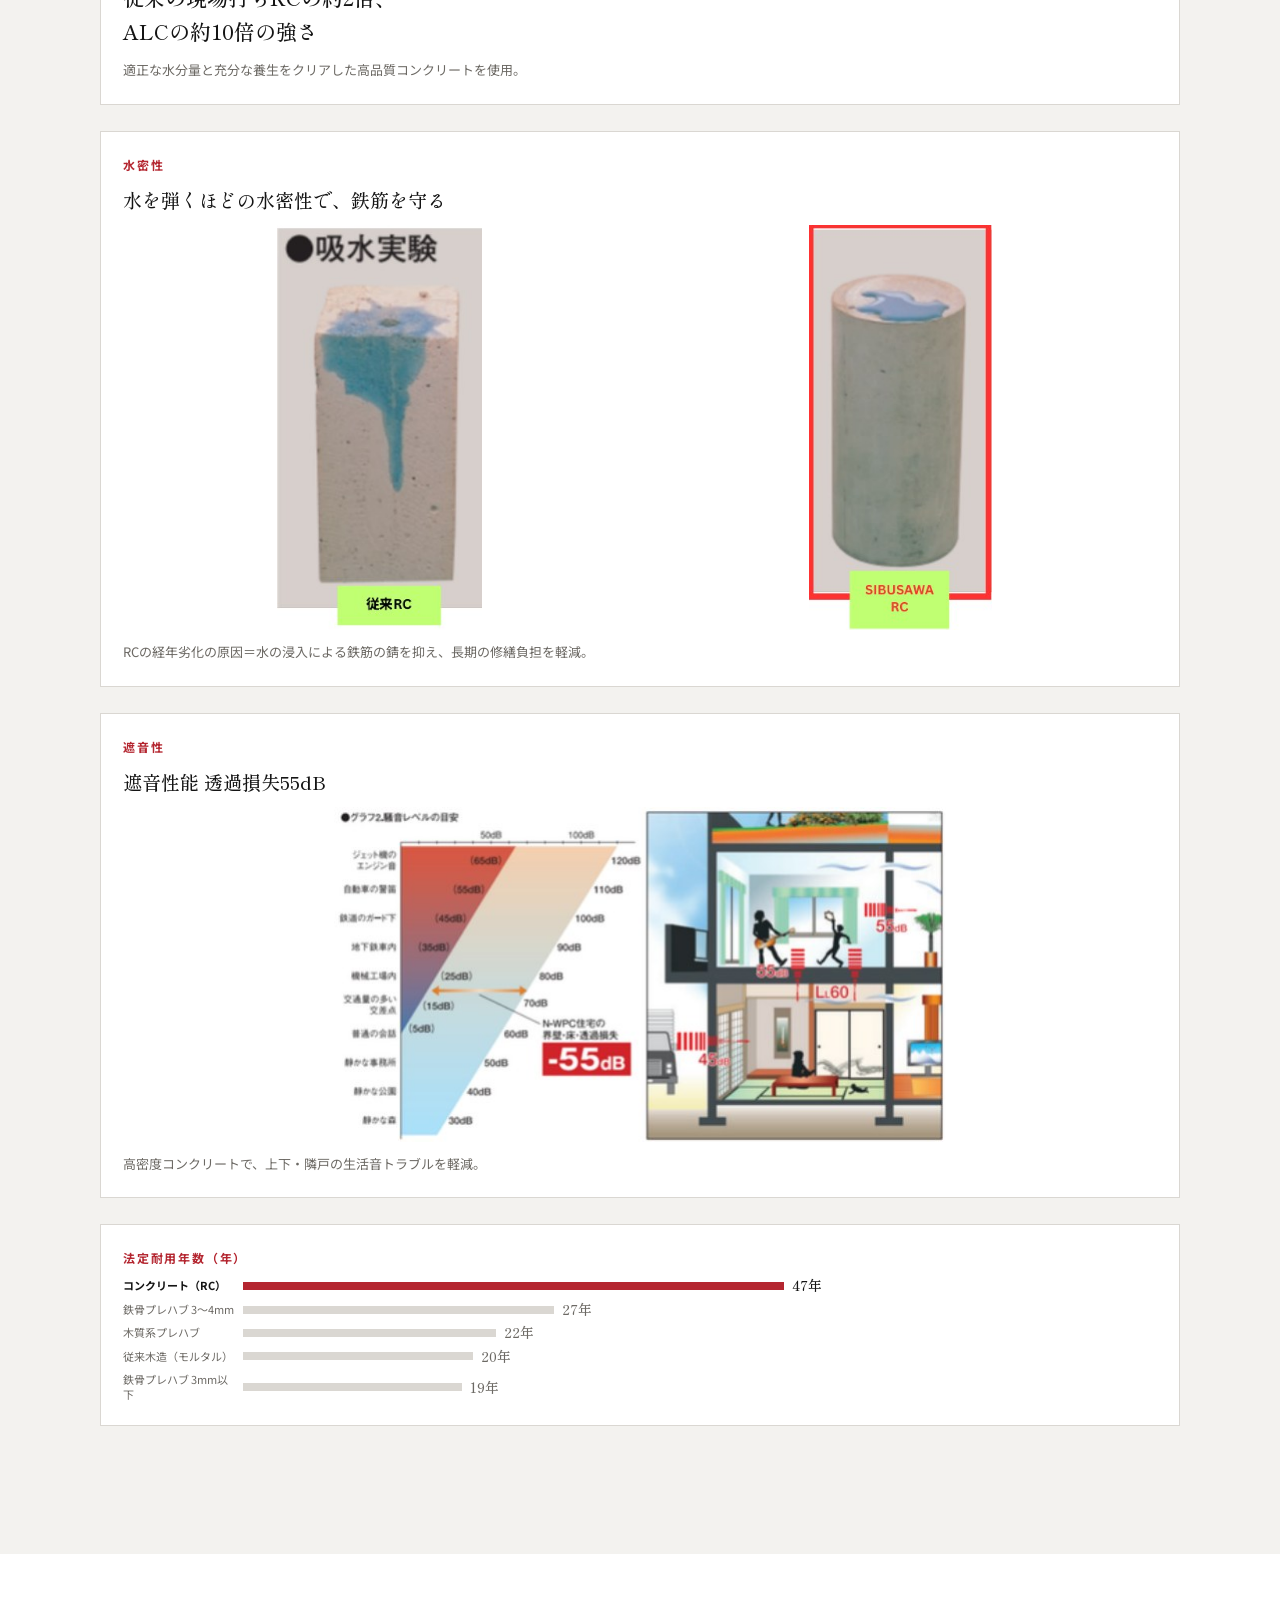
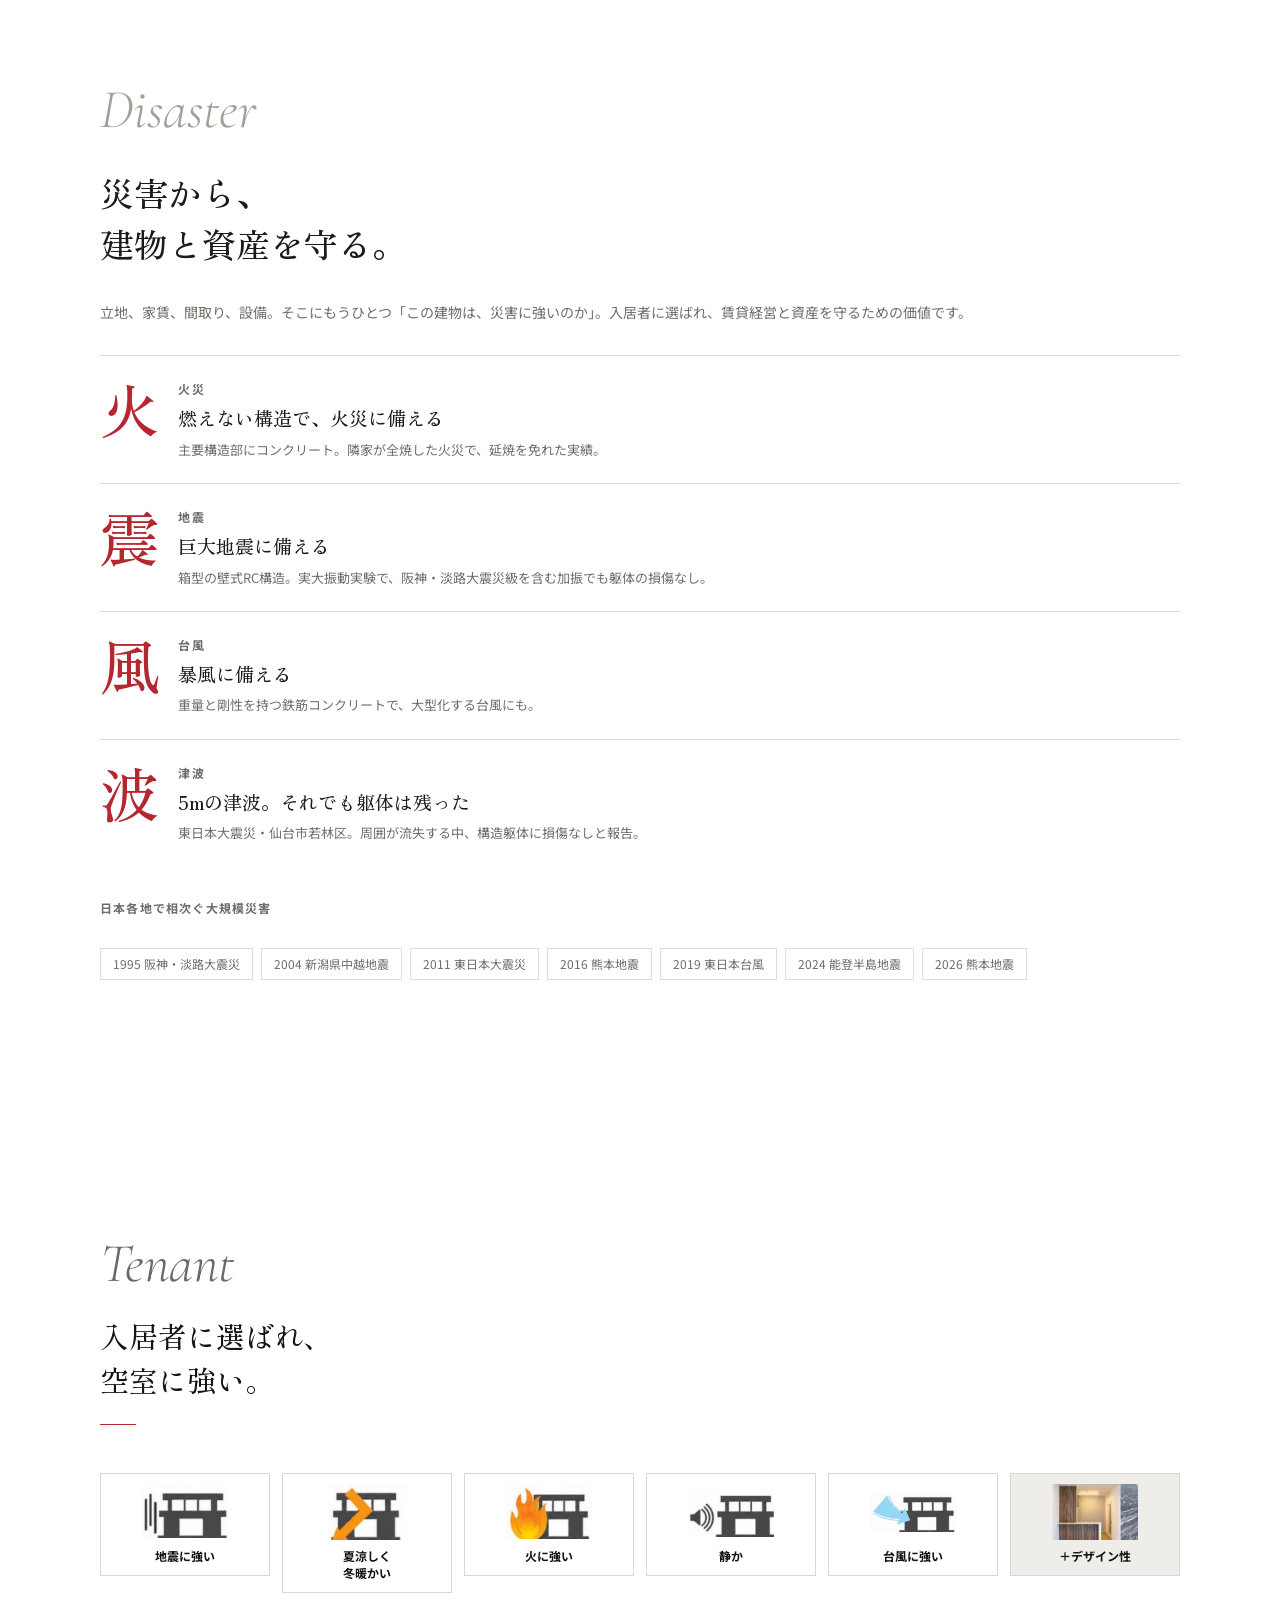
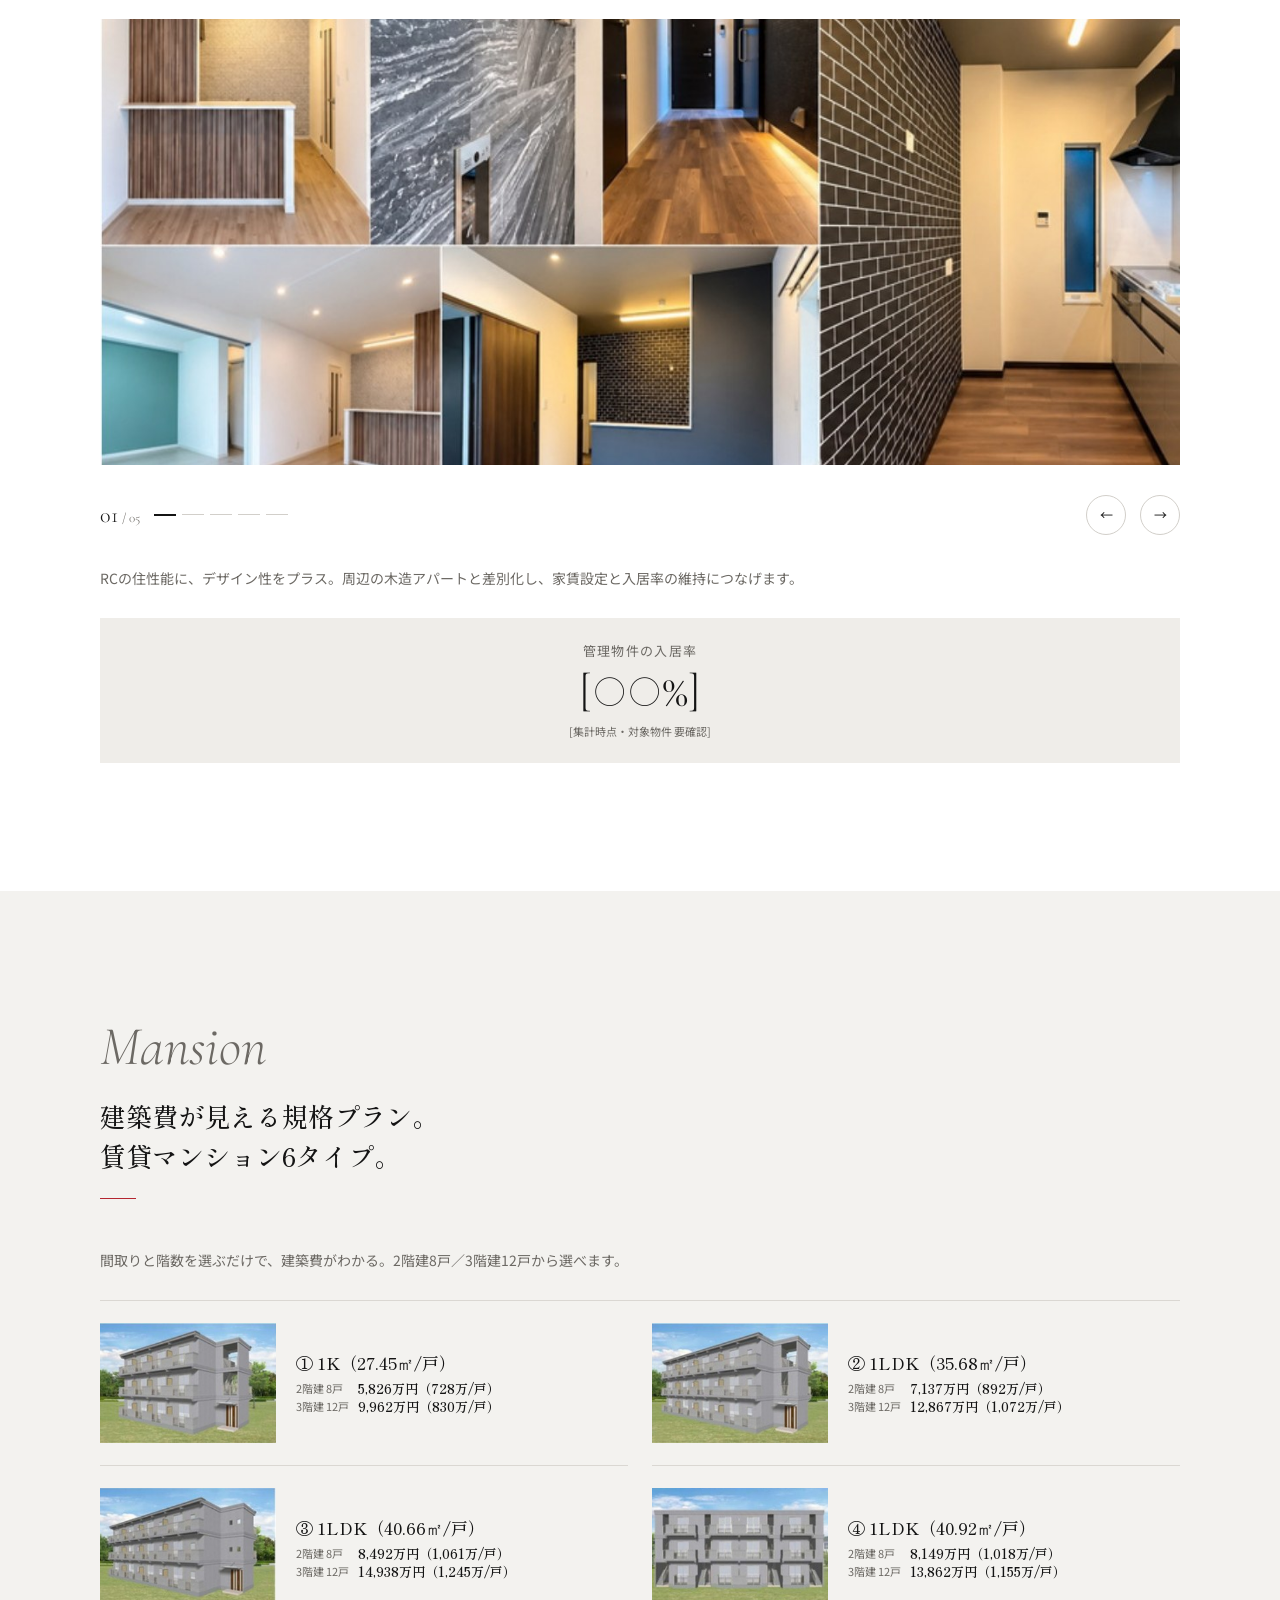
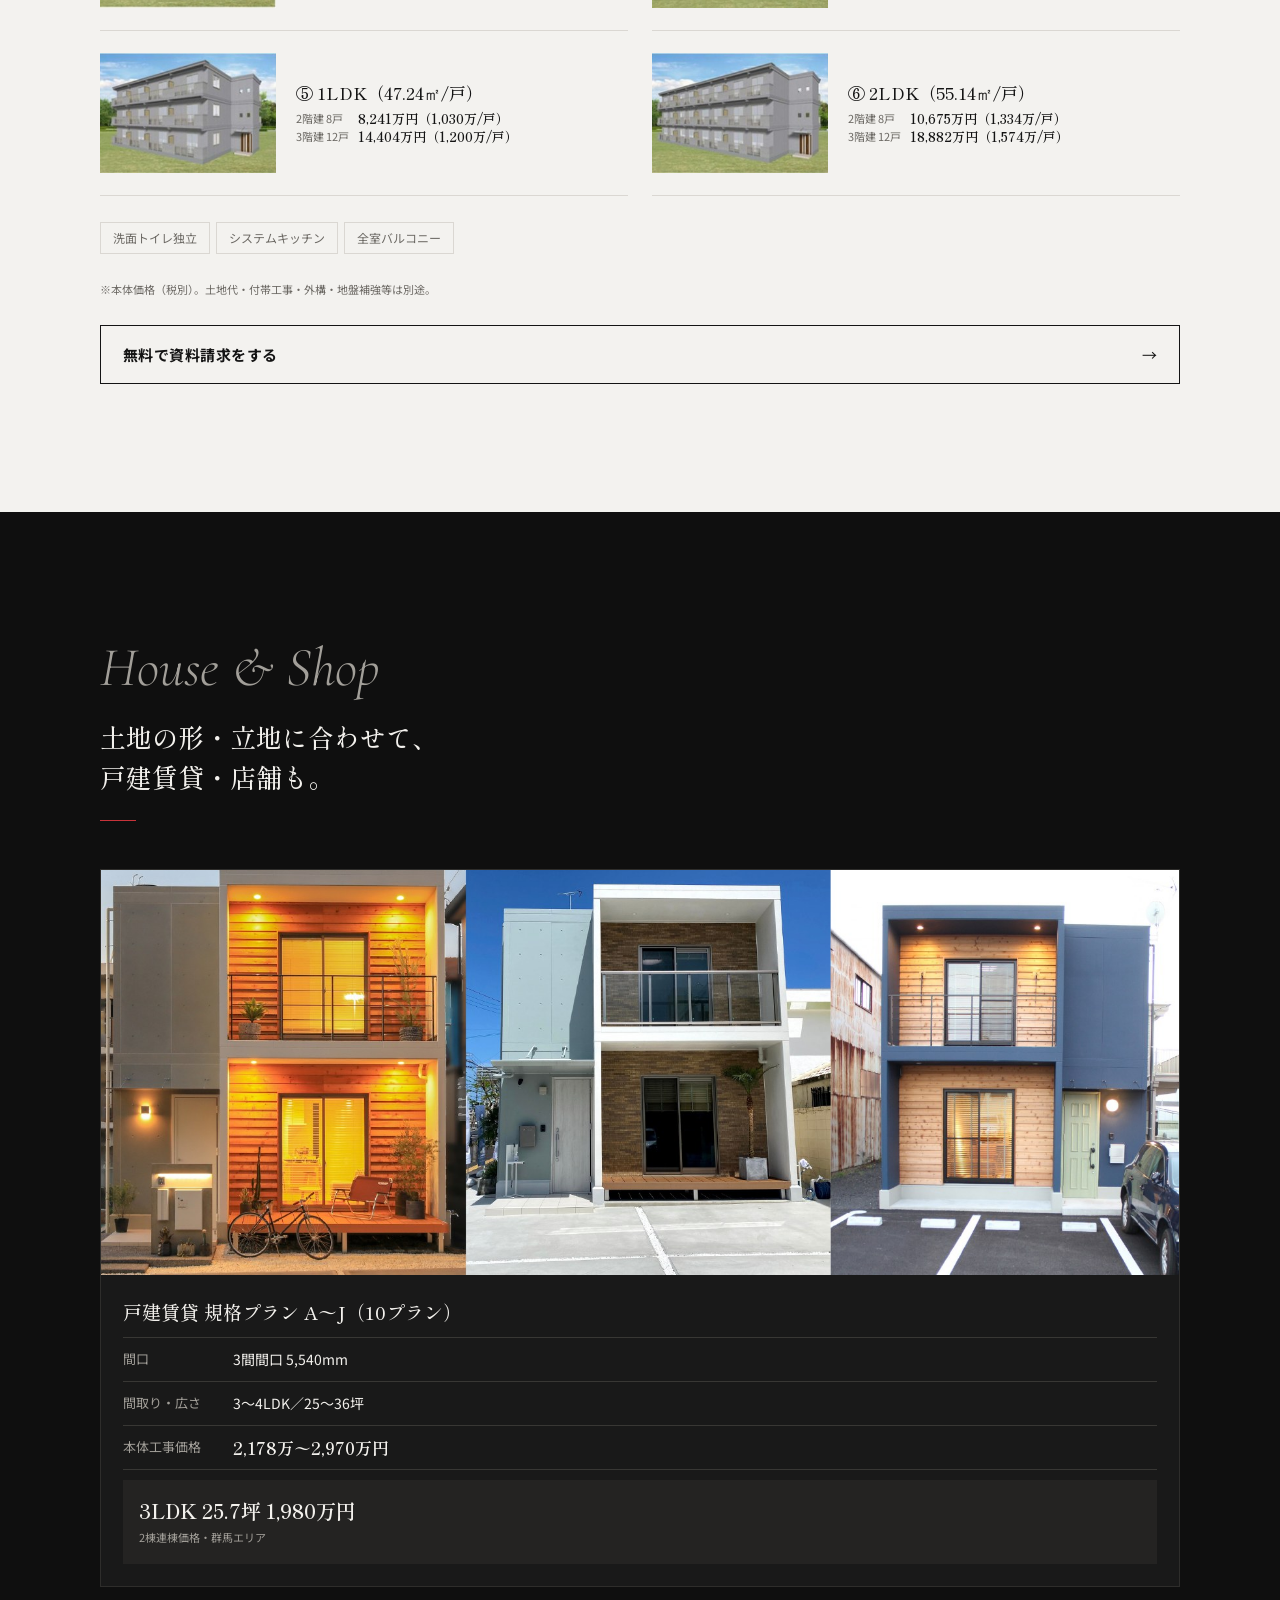
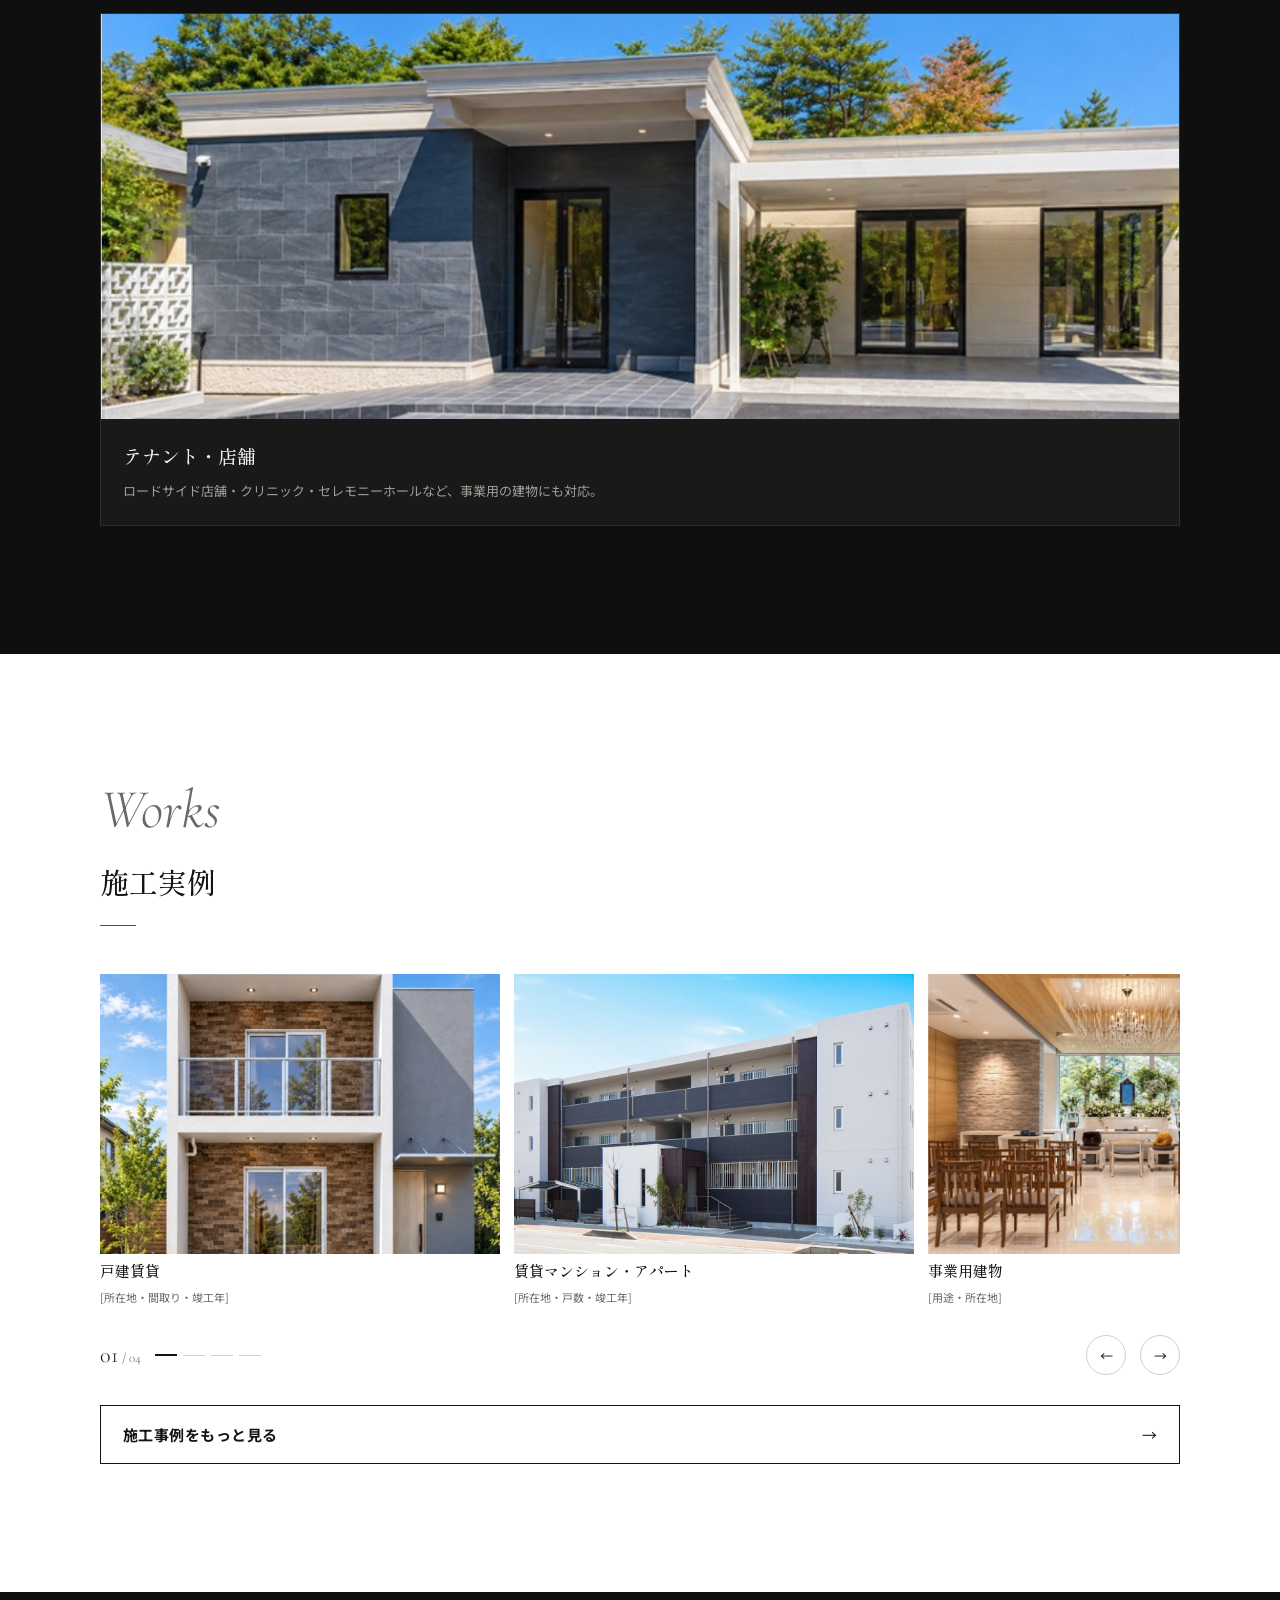
==== commit 8ab75620: "FVのメインビジュアル3枚を施工写真に差し替え（建物中心にトリミング） Co-Authored-By: Claude Opus 5.5 <noreply@anthropic.com>" ====
--- a/public/index.html
+++ b/public/index.html
@@ -28,9 +28,9 @@
 <section class="fv" aria-label="メインビジュアル">
   <div class="fv__media" data-slider="fv">
     <div class="fv__slides">
-      <div class="fv__slide is-active" data-slide><img src="assets/img/fv-01.jpg" alt="SIBUSAWA STYLE RC 施工例の外観" width="1355" height="910"></div>
-      <div class="fv__slide" data-slide><img src="assets/img/fv-02.jpg" alt="RC賃貸マンションの外観" loading="lazy"></div>
-      <div class="fv__slide" data-slide><img src="assets/img/fv-03.jpg" alt="RC賃貸アパートの外観" loading="lazy"></div>
+      <div class="fv__slide is-active" data-slide><img src="assets/img/fv-01.jpg" alt="ライトアップされた木目外壁のRC戸建賃貸の外観" width="1422" height="1600"></div>
+      <div class="fv__slide" data-slide><img src="assets/img/fv-02.jpg" alt="タイル外壁のRC戸建賃貸の外観" loading="lazy"></div>
+      <div class="fv__slide" data-slide><img src="assets/img/fv-03.jpg" alt="白い外壁のRC住宅の外観" loading="lazy"></div>
     </div>
     <div class="fv-ctrl">
       <p class="slider-ctrl__count"><span class="slider-ctrl__current" data-current>01</span><span class="slider-ctrl__total">/ 03</span></p>
--- a/public/assets/css/style.css
+++ b/public/assets/css/style.css
@@ -469,18 +469,23 @@
   .header .btn-sm {
     position: absolute;
     top: 40px;
-    right: 40px;
+    /* FVの枠（最大1440px・中央寄せ）の右端に揃える */
+    right: max(40px, calc((100vw - 1440px) / 2 + 40px));
+    padding: 12px 22px;
+    font-size: 13px;
   }
 
+  /* 1440pxを超える画面ではFV全体を1440px幅で中央に配置（左右は黒背景） */
   .fv {
     position: relative;
     flex-direction: row;
     min-height: 851px;
+    padding-inline: max(0px, calc((100vw - 1440px) / 2));
   }
   .fv__text {
     order: 1;
-    flex: 0 0 47.22%;
-    padding: 221px 56px 72px max(40px, calc((100vw - 1080px) / 2));
+    flex: 0 0 calc(min(100vw, 1440px) * .4722);
+    padding: 221px 56px 72px max(40px, calc((min(100vw, 1440px) - 1080px) / 2));
   }
   .fv__media {
     order: 2;
@@ -511,6 +516,14 @@
   .fv__tel { align-self: flex-start; }
 }
 
+@media (min-width: 1440px) {
+  .header .btn-sm {
+    padding: 16px 32px;
+    font-size: 15px;
+    letter-spacing: .1em;
+  }
+}
+
 /* =========================================================
    02 Worries
    ========================================================= */
